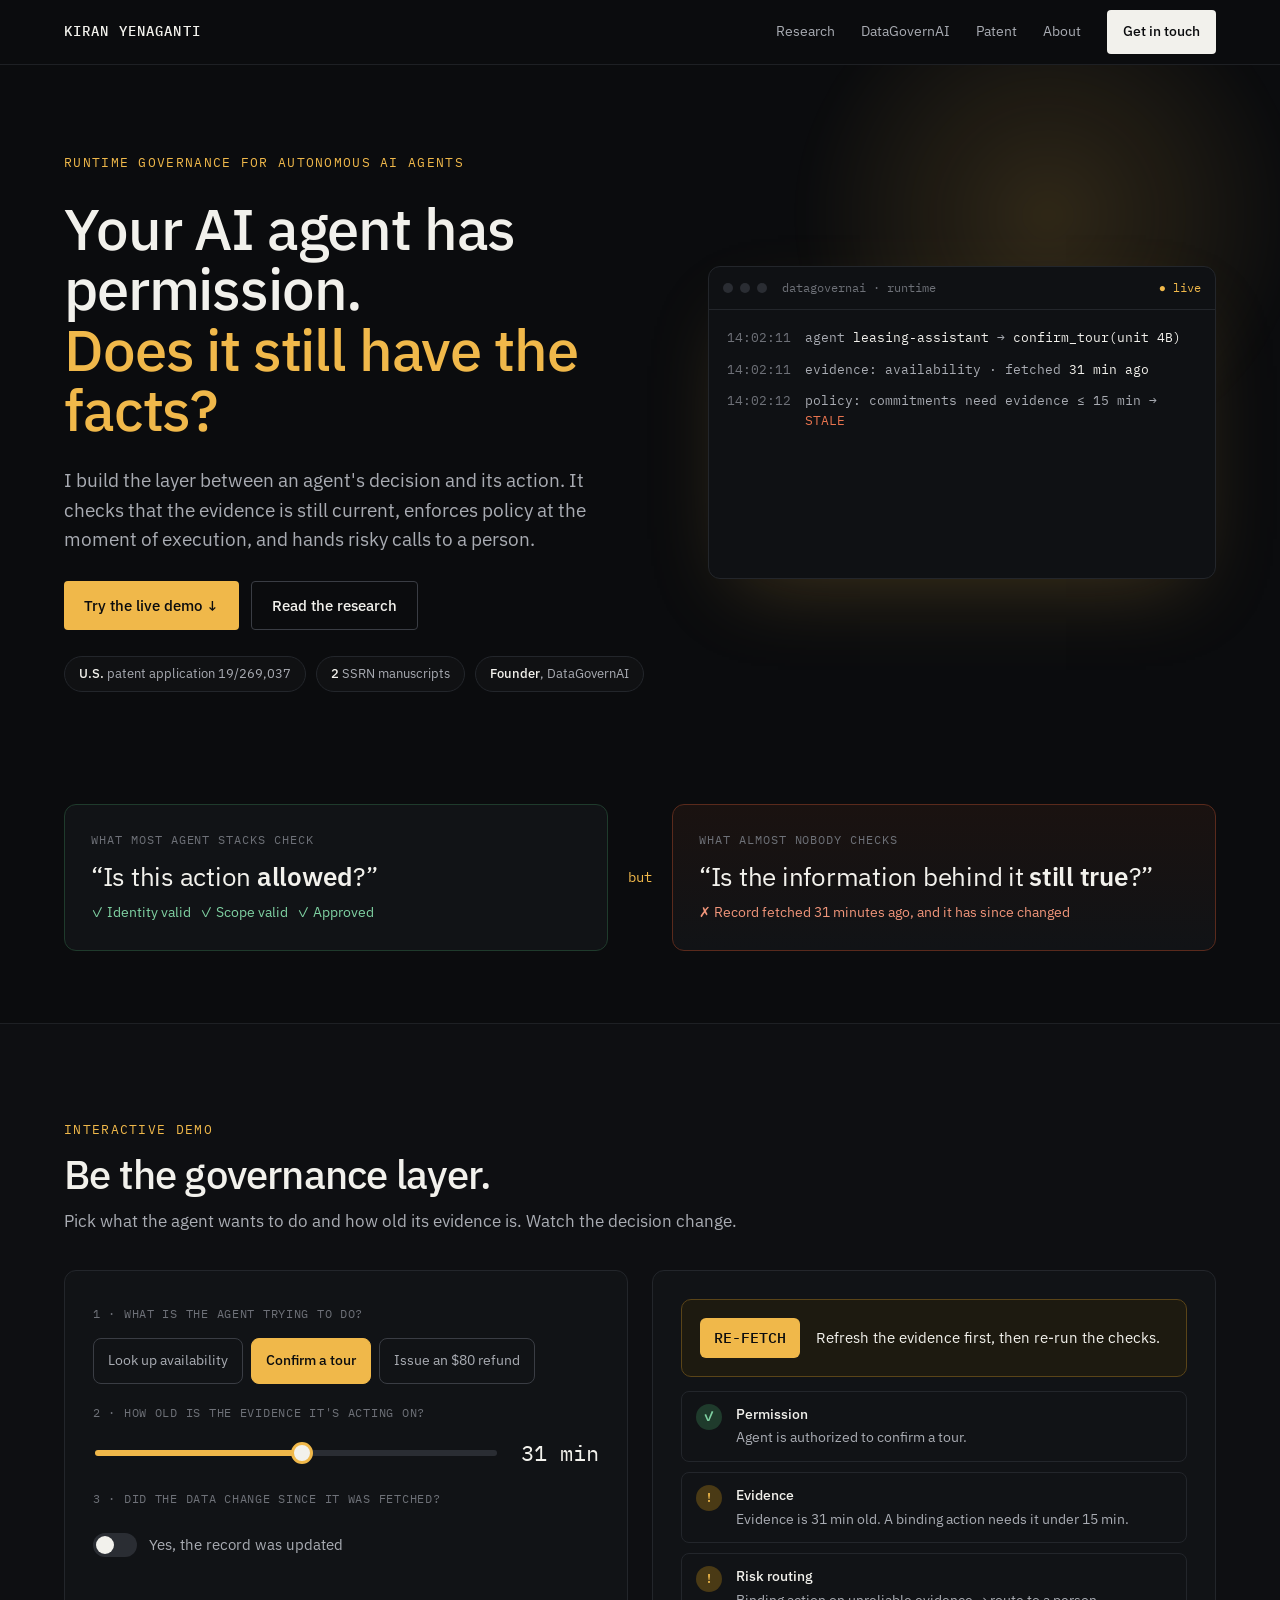
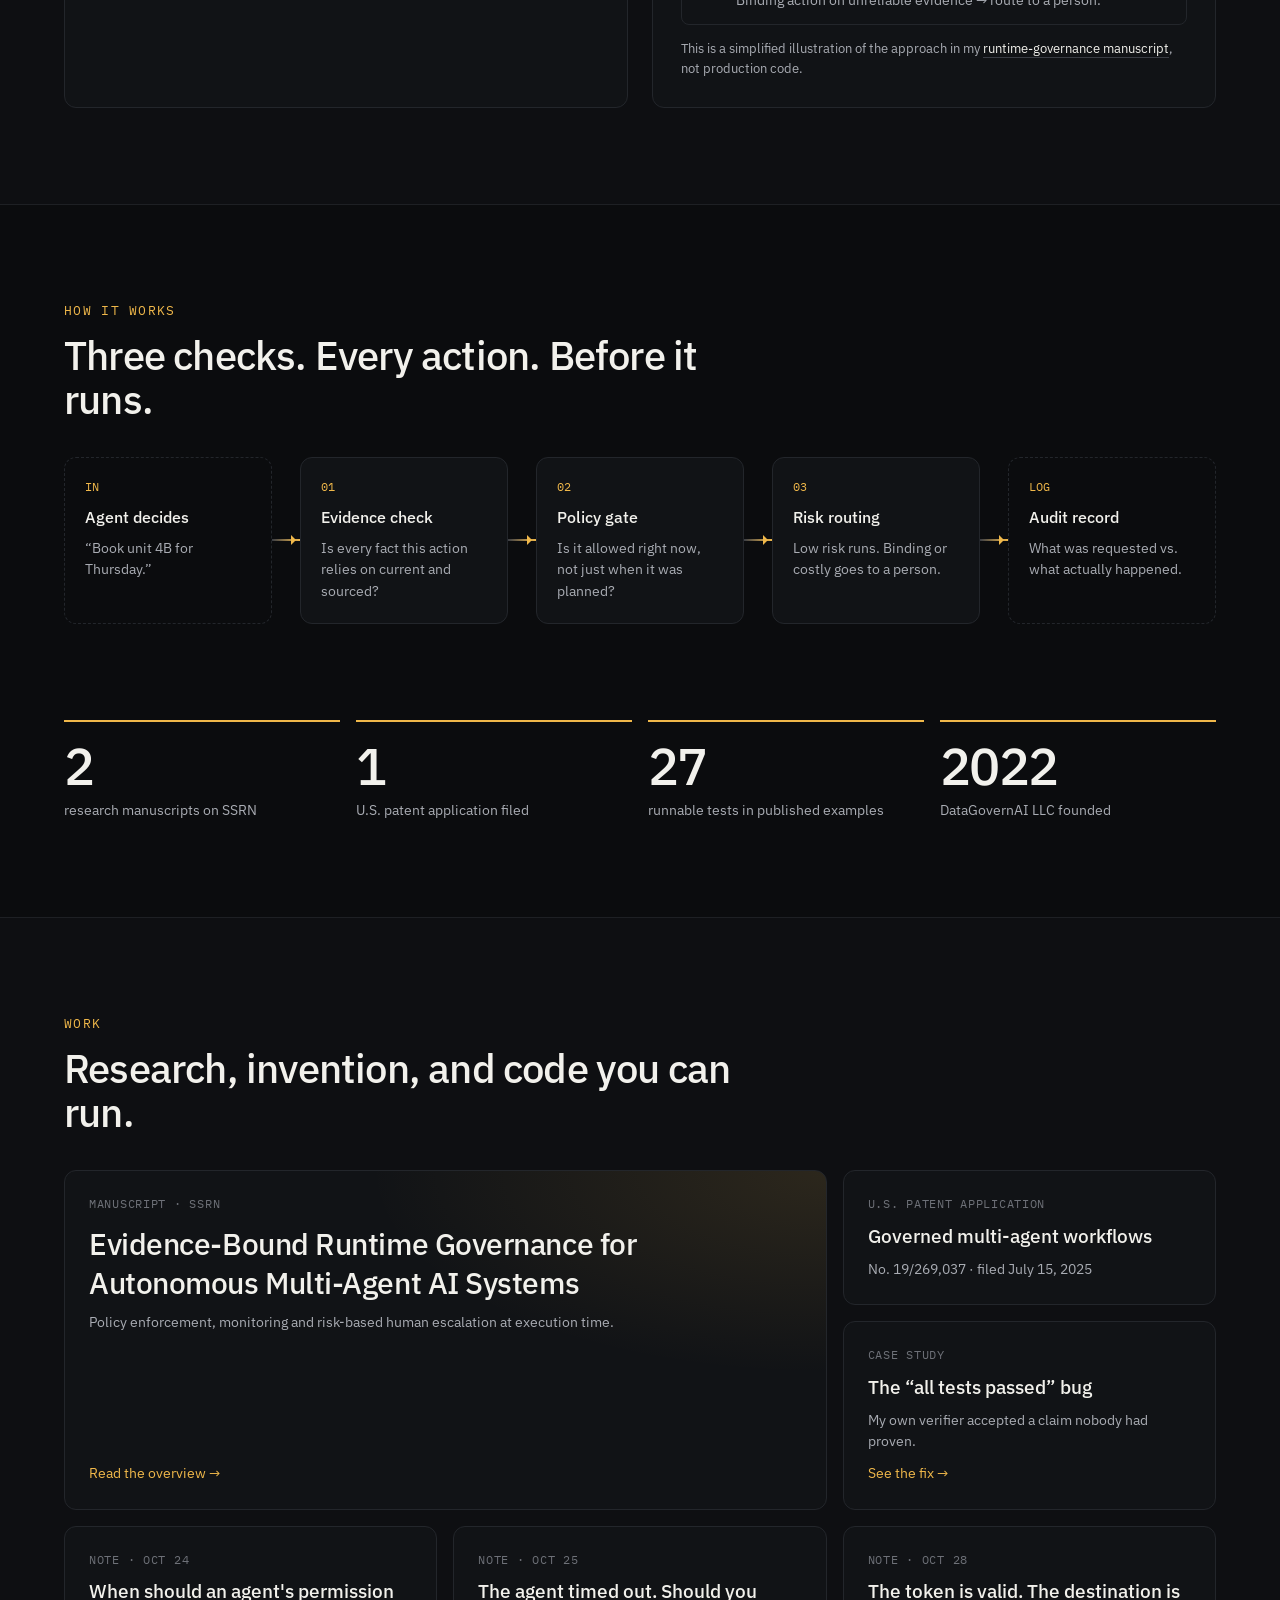
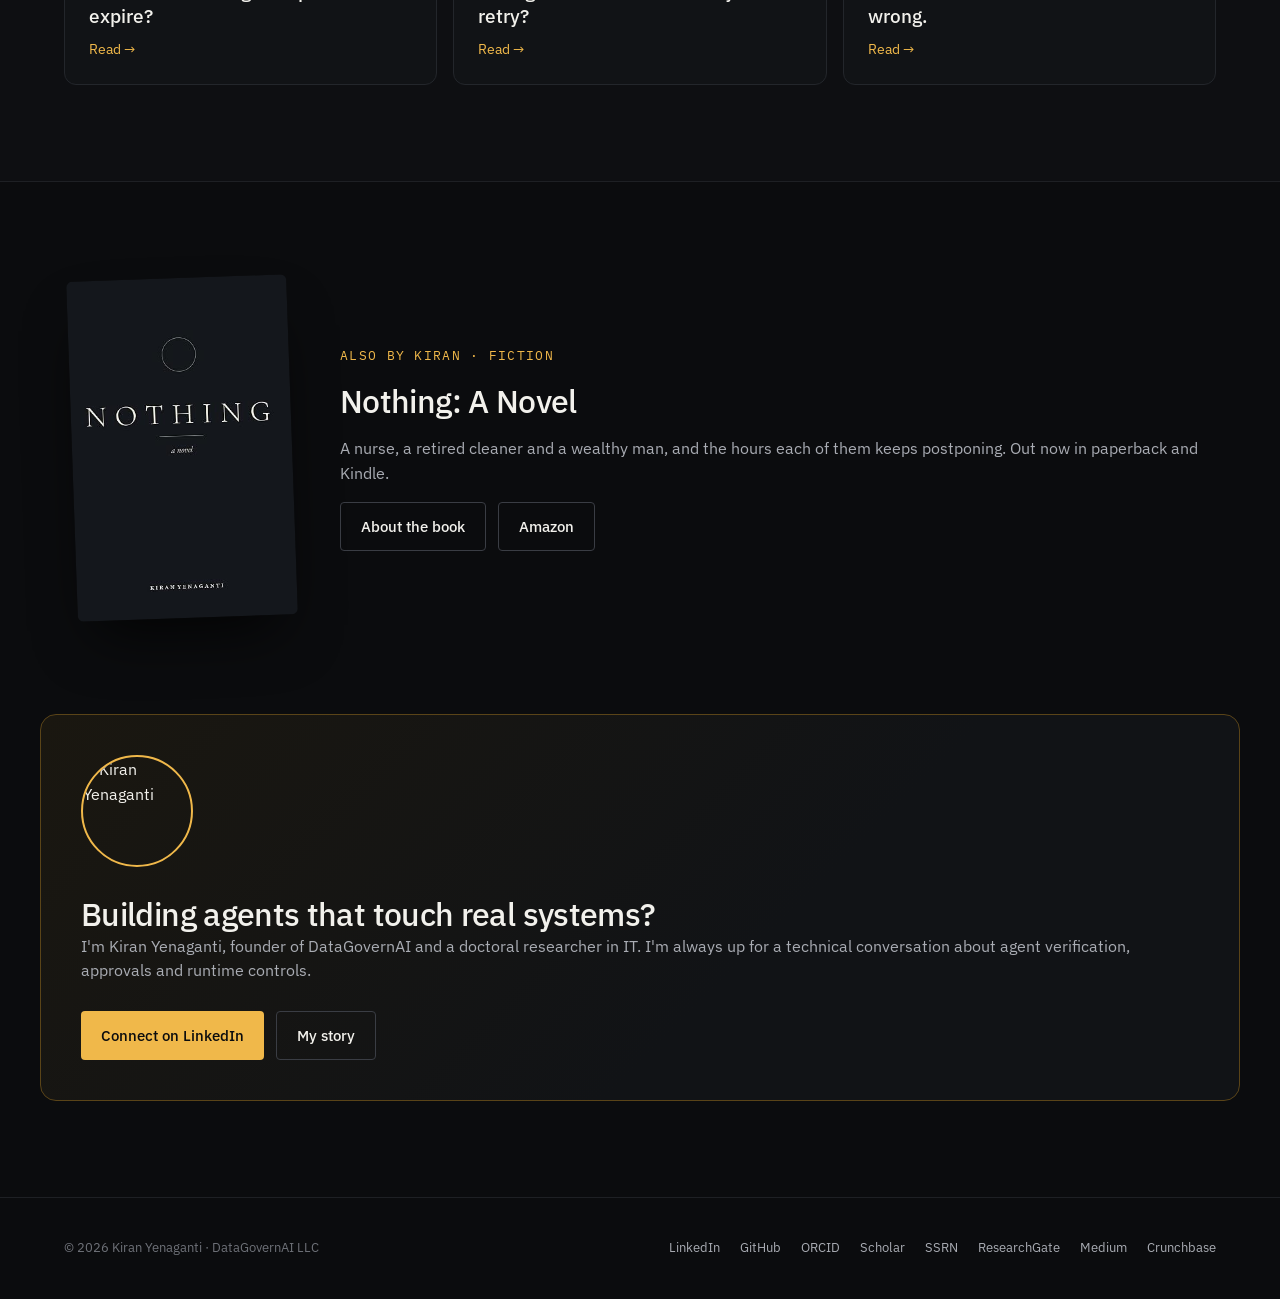
==== index.html @ 4350025f "Add portrait to homepage" ====
<!doctype html>
<html lang="en">
<head>
<meta charset="utf-8">
<meta name="viewport" content="width=device-width, initial-scale=1">
<title>Kiran Yenaganti — Runtime governance for autonomous AI agents</title>
<meta name="description" content="Kiran Yenaganti builds runtime governance for AI agents: evidence checks, policy enforcement and human escalation at execution time. Try the live demo.">
<meta name="author" content="Kiran Yenaganti">
<link rel="canonical" href="https://www.kiranyenaganti.com/">
<meta property="og:type" content="website">
<meta property="og:title" content="Kiran Yenaganti — Runtime governance for autonomous AI agents">
<meta property="og:description" content="Kiran Yenaganti researches and builds runtime governance for AI agents: evidence checks, policy enforcement and human escalation at execution time. Founder of DataGovernAI LLC.">
<meta property="og:url" content="https://www.kiranyenaganti.com/">
<meta property="og:image" content="https://www.kiranyenaganti.com/kiran-portrait.jpeg">
<meta name="twitter:card" content="summary">
<meta name="theme-color" content="#0B0C0E">
<meta name="msvalidate.01" content="07E7765EF72F0B1B570C5CE54EDE014B">
<link rel="preconnect" href="https://fonts.googleapis.com">
<link rel="preconnect" href="https://fonts.gstatic.com" crossorigin>
<link href="https://fonts.googleapis.com/css2?family=IBM+Plex+Sans:wght@400;500;600&family=IBM+Plex+Mono:wght@400;500&display=swap" rel="stylesheet">
<link rel="stylesheet" href="/style.css">
<script type="application/ld+json">
{"@context":"https://schema.org","@graph":[
{"@type":"Person","@id":"https://www.kiranyenaganti.com/#person","name":"Kiran Yenaganti","alternateName":"Kiran Kumar Yenaganti","url":"https://www.kiranyenaganti.com/","image":"https://www.kiranyenaganti.com/kiran-portrait.jpeg","jobTitle":"Founder, DataGovernAI LLC","description":"Founder of DataGovernAI LLC and independent researcher in runtime governance for autonomous AI agents; author of Nothing: A Novel.","worksFor":{"@id":"https://www.kiranyenaganti.com/#org"},"alumniOf":[{"@type":"CollegeOrUniversity","name":"Hult International Business School"},{"@type":"CollegeOrUniversity","name":"University of the Cumberlands"}],"knowsAbout":["AI runtime governance","Multi-agent systems","AI agent verification","Human-in-the-loop escalation","Data engineering"],"sameAs":["https://www.linkedin.com/in/kiran-yenaganti/","https://github.com/kiranyenaganti9","https://orcid.org/0009-0008-6291-1316","https://scholar.google.com/citations?user=bmWAnDgAAAAJ","https://ssrn.com/author=13609628","https://www.researchgate.net/profile/Kiran-Yenaganti-2","https://medium.com/@kiranyenaganti9","https://www.crunchbase.com/person/kiran-yenaganti-6b8e","https://www.goodreads.com/author/show/73226203.Kiran_Yenaganti"]},
{"@type":"Organization","@id":"https://www.kiranyenaganti.com/#org","name":"DataGovernAI LLC","url":"https://www.datagovernai.com/","founder":{"@id":"https://www.kiranyenaganti.com/#person"},"foundingDate":"2025","sameAs":["https://www.crunchbase.com/organization/datagovernai"]},
{"@type":"Book","name":"Nothing: A Novel","author":{"@id":"https://www.kiranyenaganti.com/#person"},"isbn":"979-8165432040","bookFormat":"https://schema.org/Paperback","datePublished":"2026-10-26","url":"https://www.kiranyenaganti.com/books/nothing/","sameAs":["https://www.amazon.com/dp/B0HPKKMYDZ","https://www.goodreads.com/book/show/262609197"]},
{"@type":"WebSite","@id":"https://www.kiranyenaganti.com/#site","url":"https://www.kiranyenaganti.com/","name":"Kiran Yenaganti","publisher":{"@id":"https://www.kiranyenaganti.com/#person"}}
]}
</script>
</head>
<body>
<header class="site"><nav class="site wrap" aria-label="Primary">
<a class="brand" href="/">KIRAN YENAGANTI</a>
<div class="links">
<a href="/research/">Research</a>
<a href="/work/hominini/">DataGovernAI</a>
<a href="/#patent">Patent</a>
<a href="/about/">About</a>
<a class="cta" href="https://www.linkedin.com/in/kiran-yenaganti/">Get in touch</a>
</div></nav></header>
<main id="main">
<section class="h2o" id="top">
  <div class="glow" aria-hidden="true"></div>
  <div class="wrap h2o-grid">
    <div class="h2o-copy">
      <div class="eyebrow">Runtime governance for autonomous AI agents</div>
      <h1>Your AI agent has permission.<br><span class="acc">Does it still have the facts?</span></h1>
      <p class="lead">I build the layer between an agent's decision and its action. It checks that the evidence is still current, enforces policy at the moment of execution, and hands risky calls to a person.</p>
      <div class="cta-row">
        <a class="btn btn-acc" href="#demo">Try the live demo ↓</a>
        <a class="btn btn-ghost" href="/research/">Read the research</a>
      </div>
      <div class="chips">
        <span class="chip"><b>U.S.</b> patent application 19/269,037</span>
        <span class="chip"><b>2</b> SSRN manuscripts</span>
        <span class="chip"><b>Founder</b>, DataGovernAI</span>
      </div>
    </div>
    <div class="term" aria-label="Animated example of an AI agent action being held for stale evidence">
      <div class="term-bar"><i></i><i></i><i></i><span>datagovernai · runtime</span><em class="live">● live</em></div>
      <div class="term-body" id="term"></div>
    </div>
  </div>
</section>

<section class="split-vs">
  <div class="wrap vs-grid reveal">
    <div class="vs-card ok">
      <div class="vs-k">What most agent stacks check</div>
      <div class="vs-q">“Is this action <b>allowed</b>?”</div>
      <div class="vs-a">✓ Identity valid &nbsp; ✓ Scope valid &nbsp; ✓ Approved</div>
    </div>
    <div class="vs-mid">but</div>
    <div class="vs-card bad">
      <div class="vs-k">What almost nobody checks</div>
      <div class="vs-q">“Is the information behind it <b>still true</b>?”</div>
      <div class="vs-a">✗ Record fetched 31 minutes ago, and it has since changed</div>
    </div>
  </div>
</section>

<section id="demo" class="demo-sec">
  <div class="wrap">
    <div class="sec-head reveal">
      <div class="eyebrow">Interactive demo</div>
      <h2 class="h2">Be the governance layer.</h2>
      <p class="mute sec-sub">Pick what the agent wants to do and how old its evidence is. Watch the decision change.</p>
    </div>
    <div class="demo reveal">
      <div class="demo-ctrl">
        <div class="ctrl-label">1 · What is the agent trying to do?</div>
        <div class="seg" role="radiogroup" aria-label="Agent action">
          <button type="button" class="seg-b" data-a="read" role="radio">Look up availability</button>
          <button type="button" class="seg-b on" data-a="tour" role="radio">Confirm a tour</button>
          <button type="button" class="seg-b" data-a="refund" role="radio">Issue an $80 refund</button>
        </div>
        <div class="ctrl-label">2 · How old is the evidence it's acting on?</div>
        <div class="age-row">
          <input type="range" id="age" min="0" max="60" value="31" aria-label="Evidence age in minutes">
          <output id="ageOut">31 min</output>
        </div>
        <div class="ctrl-label">3 · Did the data change since it was fetched?</div>
        <label class="tog"><input type="checkbox" id="changed"><span class="tog-ui"></span><span>Yes, the record was updated</span></label>
      </div>
      <div class="demo-out">
        <div class="verdict" id="verdict"><span class="v-badge" id="vBadge">HOLD</span><span class="v-text" id="vText"></span></div>
        <ol class="checks" id="checks"></ol>
        <div class="demo-foot mute">This is a simplified illustration of the approach in my <a href="/research/runtime-governance/">runtime-governance manuscript</a>, not production code.</div>
      </div>
    </div>
  </div>
</section>

<section class="flow-sec">
  <div class="wrap">
    <div class="sec-head reveal">
      <div class="eyebrow">How it works</div>
      <h2 class="h2">Three checks. Every action. Before it runs.</h2>
    </div>
    <div class="flow reveal">
      <div class="node n0"><div class="ic">IN</div><b>Agent decides</b><span>“Book unit 4B for Thursday.”</span></div>
      <div class="arrow" aria-hidden="true"></div>
      <div class="node"><div class="num">01</div><b>Evidence check</b><span>Is every fact this action relies on current and sourced?</span></div>
      <div class="arrow" aria-hidden="true"></div>
      <div class="node"><div class="num">02</div><b>Policy gate</b><span>Is it allowed right now, not just when it was planned?</span></div>
      <div class="arrow" aria-hidden="true"></div>
      <div class="node"><div class="num">03</div><b>Risk routing</b><span>Low risk runs. Binding or costly goes to a person.</span></div>
      <div class="arrow" aria-hidden="true"></div>
      <div class="node n4"><div class="ic">LOG</div><b>Audit record</b><span>What was requested vs. what actually happened.</span></div>
    </div>
  </div>
</section>

<section class="stats-sec">
  <div class="wrap stats reveal">
    <div class="stat"><div class="sn" data-n="2">0</div><div class="sl">research manuscripts on SSRN</div></div>
    <div class="stat"><div class="sn" data-n="1">0</div><div class="sl">U.S. patent application filed</div></div>
    <div class="stat"><div class="sn" data-n="30">0</div><div class="sl">runnable tests in published examples</div></div>
    <div class="stat"><div class="sn" data-n="2025">0</div><div class="sl">DataGovernAI LLC founded</div></div>
  </div>
</section>

<section class="work-sec" id="research">
  <div class="wrap">
    <div class="sec-head reveal">
      <div class="eyebrow">Work</div>
      <h2 class="h2">Research, invention, and code you can run.</h2>
    </div>
    <div class="bento reveal">
      <a class="tile big" href="/research/runtime-governance/">
        <div class="t-k">Manuscript · SSRN</div>
        <div class="t-h">Evidence-Bound Runtime Governance for Autonomous Multi-Agent AI Systems</div>
        <div class="t-p">Policy enforcement, monitoring and risk-based human escalation at execution time.</div>
        <div class="t-go">Read the overview →</div>
      </a>
      <div class="tile" id="patent">
        <div class="t-k">U.S. patent application</div>
        <div class="t-h">Governed multi-agent workflows</div>
        <div class="t-p">No. 19/269,037 · filed July 15, 2025</div>
      </div>
      <a class="tile" href="/work/hominini/">
        <div class="t-k">Case study</div>
        <div class="t-h">The “all tests passed” bug</div>
        <div class="t-p">My own verifier accepted a claim nobody had proven.</div>
        <div class="t-go">See the fix →</div>
      </a>
      <a class="tile" href="/insights/when-agent-permission-should-expire/">
        <div class="t-k">Note · Oct 24</div>
        <div class="t-h">When should an agent's permission expire?</div>
        <div class="t-go">Read →</div>
      </a>
      <a class="tile" href="/insights/agent-timeout-retry/">
        <div class="t-k">Note · Oct 25</div>
        <div class="t-h">The agent timed out. Should you retry?</div>
        <div class="t-go">Read →</div>
      </a>
      <a class="tile" href="/notes/mcp-audience-boundary/">
        <div class="t-k">Note · Oct 28</div>
        <div class="t-h">The token is valid. The destination is wrong.</div>
        <div class="t-go">Read →</div>
      </a>
    </div>
  </div>
</section>

<section class="book-sec">
  <div class="wrap book reveal">
    <img src="/books/nothing/cover.jpg" alt="Nothing: A Novel, by Kiran Yenaganti" width="220" height="330" loading="lazy">
    <div>
      <div class="eyebrow">Also by Kiran · fiction</div>
      <h2 class="h2s">Nothing: A Novel</h2>
      <p class="mute">A nurse, a retired cleaner and a wealthy man, and the hours each of them keeps postponing. Out now in paperback and Kindle.</p>
      <div class="cta-row"><a class="btn btn-ghost" href="/books/nothing/">About the book</a><a class="btn btn-ghost" href="https://www.amazon.com/dp/B0HPKKMYDZ">Amazon</a></div>
    </div>
  </div>
</section>

<section class="cta-sec" id="about">
  <div class="wrap cta-box reveal">
    <img class="cta-photo" src="/kiran-portrait.jpeg" alt="Kiran Yenaganti" width="112" height="112" loading="lazy">
    <div>
      <h2 class="h2s">Building agents that touch real systems?</h2>
      <p class="mute">I'm Kiran Yenaganti, founder of DataGovernAI and a doctoral researcher in IT. I'm always up for a technical conversation about agent verification, approvals and runtime controls.</p>
    </div>
    <div class="cta-row">
      <a class="btn btn-acc" href="https://www.linkedin.com/in/kiran-yenaganti/">Connect on LinkedIn</a>
      <a class="btn btn-ghost" href="/about/">My story</a>
    </div>
  </div>
</section>

<script>
(function(){
  // typing terminal
  var L=[["t","14:02:11"],["agent <b>leasing-assistant</b> → <b>confirm_tour(unit 4B)</b>"],["evidence: availability · fetched <b>31 min ago</b>"],["policy: commitments need evidence ≤ 15 min → <span class='w'>STALE</span>"],["risk: binding commitment · tier <b>high</b>"],["HOLD"],["audit record <b>#a91f</b> written"]];
  var T=document.getElementById('term'), times=["14:02:11","14:02:11","14:02:12","14:02:12","14:02:13"];
  function run(){T.innerHTML="";var i=1,k=0;(function next(){if(i>=L.length){setTimeout(run,6000);return;}
    var d=document.createElement('div');
    if(L[i][0]==="HOLD"){d.className="hold";d.innerHTML="<b>ACTION HELD · ESCALATED TO HUMAN</b><span>Re-fetch availability, then approve or reject.</span>";}
    else{d.className="ln";d.innerHTML="<span class='t'>"+times[k]+"</span><span class='m'>"+L[i][0]+"</span>";k++;}
    T.appendChild(d);requestAnimationFrame(function(){d.classList.add('in')});i++;setTimeout(next,i===6?1100:700);})();}
  run();

  // demo
  var A={read:{n:"look up availability",risk:"low",max:60},tour:{n:"confirm a tour",risk:"binding",max:15},refund:{n:"issue an $80 refund",risk:"financial",max:5}};
  var act="tour",age=document.getElementById('age'),out=document.getElementById('ageOut'),ch=document.getElementById('changed');
  var V=document.getElementById('verdict'),VB=document.getElementById('vBadge'),VT=document.getElementById('vText'),C=document.getElementById('checks');
  document.querySelectorAll('.seg-b').forEach(function(b){b.setAttribute('aria-checked',b.classList.contains('on'));b.onclick=function(){document.querySelectorAll('.seg-b').forEach(function(x){x.classList.remove('on');x.setAttribute('aria-checked','false')});b.classList.add('on');b.setAttribute('aria-checked','true');act=b.dataset.a;upd();}});
  function row(ok,label,detail){return "<li class='"+ok+"'><span class='ck'>"+(ok==="pass"?"✓":ok==="warn"?"!":"✗")+"</span><div><b>"+label+"</b><span>"+detail+"</span></div></li>";}
  function upd(){var a=A[act],m=+age.value,c=ch.checked;out.textContent=m+" min";
    var fresh=m<=a.max, html="", v, t;
    html+=row("pass","Permission","Agent is authorized to "+a.n+".");
    html+=row(c?"fail":(fresh?"pass":"warn"),"Evidence",c?"The record changed after it was fetched. The approval no longer matches reality.":(fresh?"Evidence is "+m+" min old, within the "+a.max+"-min limit for a "+a.risk+" action.":"Evidence is "+m+" min old. A "+a.risk+" action needs it under "+a.max+" min."));
    var needHuman=(a.risk!=="low")&&(c||!fresh);
    html+=row(needHuman?"warn":"pass","Risk routing",a.risk==="low"?"Low-risk read. No human needed.":(needHuman?"Binding action on unreliable evidence → route to a person.":"Evidence holds. Safe to proceed automatically."));
    if(c&&a.risk!=="low"){v="ESCALATE";t="Held for a person. The data moved after the approval, so the approval no longer applies.";V.className="verdict esc";}
    else if(!fresh||c){v="RE-FETCH";t="Refresh the evidence first, then re-run the checks.";V.className="verdict ref";}
    else {v="ALLOW";t="Every check passes. The action runs and an audit record is written.";V.className="verdict ok";}
    VB.textContent=v;VT.textContent=t;C.innerHTML=html;
    age.style.setProperty('--p',(m/60*100)+'%');}
  age.oninput=upd;ch.onchange=upd;upd();

  // counters + reveal
  var io=new IntersectionObserver(function(es){es.forEach(function(e){if(!e.isIntersecting)return;e.target.classList.add('vis');
    e.target.querySelectorAll('.sn').forEach(function(s){var n=+s.dataset.n,st=n>1000?n-25:0,t0=null;function f(ts){if(!t0)t0=ts;var p=Math.min((ts-t0)/1200,1);s.textContent=Math.round(st+(n-st)*(1-Math.pow(1-p,3)));if(p<1)requestAnimationFrame(f);}requestAnimationFrame(f);});
    io.unobserve(e.target);});},{threshold:.15});
  document.querySelectorAll('.reveal').forEach(function(el){io.observe(el)});
})();
</script>

</main>
<footer class="site"><div class="wrap">
<div>© 2026 Kiran Yenaganti · DataGovernAI LLC</div>
<div class="links">
<a href="https://www.linkedin.com/in/kiran-yenaganti/">LinkedIn</a>
<a href="https://github.com/kiranyenaganti9">GitHub</a>
<a href="https://orcid.org/0009-0008-6291-1316">ORCID</a>
<a href="https://scholar.google.com/citations?user=bmWAnDgAAAAJ">Scholar</a>
<a href="https://ssrn.com/author=13609628">SSRN</a>
<a href="https://www.researchgate.net/profile/Kiran-Yenaganti-2">ResearchGate</a>
<a href="https://medium.com/@kiranyenaganti9">Medium</a>
<a href="https://www.crunchbase.com/person/kiran-yenaganti-6b8e">Crunchbase</a>
</div></div></footer>
</body>
</html>
---- style.css ----
:root{--bg:#0B0C0E;--bg2:#0E0F12;--panel:#111316;--line:#1E2024;--line2:#23262B;--line3:#3A3D44;
--fg:#F2F1EC;--mute:#A9ACB3;--dim:#6E7178;--acc:#F0B84A;--warn:#E8744F;
--sans:'IBM Plex Sans',system-ui,-apple-system,Segoe UI,sans-serif;--mono:'IBM Plex Mono',ui-monospace,SFMono-Regular,Menlo,monospace}
*{box-sizing:border-box}
html{scroll-behavior:smooth}
body{margin:0;background:var(--bg);color:var(--fg);font-family:var(--sans);-webkit-font-smoothing:antialiased;line-height:1.55}
a{color:var(--fg);text-decoration:none}a:hover{color:var(--acc)}
p{margin:0}
h1,h2,h3{margin:0;font-weight:500;letter-spacing:-.02em;line-height:1.1}
.wrap{max-width:1200px;margin:0 auto;padding:0 24px}
.narrow{max-width:760px;margin:0 auto;padding:0 24px}
.mono{font-family:var(--mono)}
.eyebrow{font-family:var(--mono);font-size:13px;letter-spacing:.1em;color:var(--acc);text-transform:uppercase}
.label{font-family:var(--mono);font-size:12px;letter-spacing:.08em;color:var(--dim);text-transform:uppercase}
.mute{color:var(--mute)}
.btn{display:inline-flex;align-items:center;min-height:46px;padding:12px 20px;border-radius:4px;font-size:15px;font-weight:500;white-space:nowrap}
.btn-acc{background:var(--acc);color:var(--bg)}.btn-acc:hover{background:#F6C96B;color:var(--bg)}
.btn-light{background:var(--fg);color:var(--bg)}.btn-light:hover{background:#fff;color:var(--bg)}
.btn-ghost{border:1px solid var(--line3);color:var(--fg)}.btn-ghost:hover{border-color:var(--acc)}
.row{display:flex;flex-wrap:wrap;gap:24px}
.stack{display:flex;flex-direction:column;gap:16px}
.card{background:var(--panel);border:1px solid var(--line2);border-radius:8px;padding:28px;display:flex;flex-direction:column;gap:14px;min-width:0}
.card h3{font-size:22px}
.card p{font-size:15px;color:var(--mute)}
.card.link:hover{border-color:var(--line3)}
header.site{border-bottom:1px solid var(--line)}
nav.site{height:64px;display:flex;align-items:center;justify-content:space-between;gap:24px;flex-wrap:wrap}
nav.site .brand{font-family:var(--mono);font-size:14px;font-weight:500;letter-spacing:.08em}
nav.site .links{display:flex;align-items:center;gap:26px;flex-wrap:wrap}
nav.site .links a{font-size:14px;color:var(--mute)}nav.site .links a:hover{color:var(--acc)}
nav.site .links a.cta{color:var(--bg);background:var(--fg);padding:10px 16px;border-radius:4px;font-weight:500;min-height:44px;display:inline-flex;align-items:center}
nav.site .links a.cta:hover{background:#fff}
section{padding:96px 0}
section.alt{background:var(--bg2);border-top:1px solid var(--line);border-bottom:1px solid var(--line)}
section.tight{padding:72px 0}
.hero{padding:96px 0 80px}
.hero .wrap{display:flex;flex-wrap:wrap;gap:64px;align-items:center}
.hero h1{font-size:56px;line-height:1.05}
.hero .lead{font-size:19px;color:var(--mute);max-width:540px}
.hero .copy{flex:1 1 480px;min-width:0;display:flex;flex-direction:column;gap:28px}
.hero .proofs{display:flex;gap:32px;flex-wrap:wrap;padding-top:12px;border-top:1px solid var(--line)}
.hero .proofs div{display:flex;flex-direction:column;gap:4px;font-size:15px;font-weight:500}
.trace{flex:1 1 420px;min-width:0;max-width:560px}
.trace .box{background:var(--panel);border:1px solid var(--line2);border-radius:8px;overflow:hidden}
.trace .bar{display:flex;justify-content:space-between;padding:12px 16px;border-bottom:1px solid var(--line2);font-family:var(--mono);font-size:12px;color:var(--dim)}
.trace .body{padding:20px;display:flex;flex-direction:column;gap:14px;font-family:var(--mono);font-size:13px;line-height:1.5}
.trace .l{display:flex;gap:12px}.trace .t{color:var(--dim);flex:0 0 72px}.trace .m{color:var(--mute)}.trace .m b{color:var(--fg);font-weight:400}
.trace .hold{margin-top:6px;padding:14px 16px;background:#1A1710;border:1px solid #5A4418;border-radius:6px;display:flex;flex-direction:column;gap:6px}
.trace .hold b{color:var(--acc);font-weight:500}
.trace .cap{font-size:13px;color:var(--dim);margin-top:12px}
.h2{font-size:40px}
.h2s{font-size:32px;line-height:1.2}
.split{display:flex;flex-wrap:wrap;gap:48px}
.split>.a{flex:1 1 320px;min-width:0}.split>.b{flex:2 1 480px;min-width:0;display:flex;flex-direction:column;gap:16px;font-size:17px;color:var(--mute)}
.quote{font-size:30px;line-height:1.3;font-weight:500;letter-spacing:-.015em;max-width:900px;margin:0}
footer.site{border-top:1px solid var(--line)}
footer.site .wrap{padding-top:40px;padding-bottom:40px;display:flex;flex-wrap:wrap;gap:24px;justify-content:space-between;align-items:center;font-size:13px;color:var(--dim)}
footer.site .links{display:flex;gap:20px;flex-wrap:wrap}footer.site .links a{color:var(--mute)}footer.site .links a:hover{color:var(--acc)}
/* article pages */
.art{padding:80px 0 96px}
.art .head{display:flex;flex-direction:column;gap:18px;margin-bottom:48px;padding-bottom:40px;border-bottom:1px solid var(--line)}
.art h1{font-size:44px;line-height:1.1}
.art .sub{font-size:19px;color:var(--mute)}
.art .meta{font-family:var(--mono);font-size:13px;color:var(--dim)}
.prose{display:flex;flex-direction:column;gap:20px;font-size:17px;color:var(--mute)}
.prose h2{font-size:26px;color:var(--fg);margin-top:28px;line-height:1.25}
.prose h3{font-size:19px;color:var(--fg);margin-top:12px}
.prose strong{color:var(--fg);font-weight:500}
.prose a{color:var(--fg);border-bottom:1px solid var(--line3)}.prose a:hover{color:var(--acc);border-color:var(--acc)}
.prose ul,.prose ol{margin:0;padding-left:22px;display:flex;flex-direction:column;gap:10px}
.prose code{font-family:var(--mono);font-size:.92em;background:var(--panel);border:1px solid var(--line2);padding:1px 6px;border-radius:4px;color:var(--fg)}
.prose blockquote{margin:0;padding:18px 22px;border-left:2px solid var(--acc);background:var(--panel);border-radius:0 6px 6px 0;color:var(--fg)}
.status{font-size:14px;color:var(--mute);padding:16px 20px;border:1px solid var(--line2);border-radius:6px;background:var(--panel)}
.status b{color:var(--fg);font-weight:500}
.steps{display:flex;flex-direction:column;gap:0;border:1px solid var(--line2);border-radius:8px;overflow:hidden}
.steps .s{display:flex;gap:20px;padding:22px 24px;border-top:1px solid var(--line2);background:var(--panel)}
.steps .s:first-child{border-top:0}
.steps .n{font-family:var(--mono);font-size:13px;color:var(--dim);flex:0 0 28px;padding-top:3px}
.steps .s div:last-child{display:flex;flex-direction:column;gap:6px}
.steps h3{font-size:18px;color:var(--fg)}.steps p{font-size:15px}
table{width:100%;border-collapse:collapse;font-size:15px}
th{text-align:left;font-family:var(--mono);font-size:12px;letter-spacing:.08em;color:var(--dim);text-transform:uppercase;font-weight:500;padding:0 0 12px}
td{padding:14px 0;border-top:1px solid var(--line2);color:var(--mute);vertical-align:top}
td:first-child{color:var(--fg)}
.tablebox{overflow-x:auto}
.cover{width:100%;max-width:320px;border-radius:6px;border:1px solid var(--line2);display:block}
.grid2{display:grid;grid-template-columns:repeat(2,minmax(0,1fr));gap:16px;font-size:14px}
.grid2 div{display:flex;flex-direction:column;gap:4px}
@media (max-width:720px){.hero h1{font-size:40px}.h2{font-size:32px}.art h1{font-size:34px}.quote{font-size:24px}section{padding:72px 0}.card{padding:22px}}

/* ---------- homepage v2 ---------- */
.h2o{position:relative;overflow:hidden;padding:88px 0 72px}
.glow{position:absolute;inset:-30% -10% auto auto;width:720px;height:720px;background:radial-gradient(closest-side,rgba(240,184,74,.16),transparent 70%);filter:blur(10px);pointer-events:none;animation:drift 14s ease-in-out infinite alternate}
@keyframes drift{to{transform:translate(-120px,80px)}}
.h2o-grid{display:flex;flex-wrap:wrap;gap:56px;align-items:center;position:relative}
.h2o-copy{flex:1 1 500px;min-width:0;display:flex;flex-direction:column;gap:26px}
.h2o h1{font-size:58px;line-height:1.04}
.acc{color:var(--acc)}
.lead{font-size:19px;color:var(--mute);max-width:560px}
.cta-row{display:flex;gap:12px;flex-wrap:wrap}
.chips{display:flex;gap:10px;flex-wrap:wrap}
.chip{font-size:13px;color:var(--mute);border:1px solid var(--line2);border-radius:999px;padding:7px 14px;background:rgba(255,255,255,.02)}
.chip b{color:var(--fg);font-weight:500}
.term{flex:1 1 420px;min-width:0;max-width:540px;background:#0F1114;border:1px solid var(--line2);border-radius:12px;box-shadow:0 30px 80px -30px rgba(240,184,74,.25);overflow:hidden}
.term-bar{display:flex;align-items:center;gap:7px;padding:12px 14px;border-bottom:1px solid var(--line2);font-family:var(--mono);font-size:12px;color:var(--dim)}
.term-bar i{width:10px;height:10px;border-radius:50%;background:#2A2D33;display:inline-block}
.term-bar span{margin-left:8px}.term-bar .live{margin-left:auto;font-style:normal;color:var(--acc);animation:pulse 1.6s infinite}
@keyframes pulse{50%{opacity:.35}}
.term-body{padding:18px;min-height:268px;display:flex;flex-direction:column;gap:12px;font-family:var(--mono);font-size:13px;line-height:1.5}
.term-body .ln,.term-body .hold{opacity:0;transform:translateY(6px);transition:all .35s ease}
.term-body .in{opacity:1;transform:none}
.ln{display:flex;gap:12px}.ln .t{color:var(--dim);flex:0 0 66px}.ln .m{color:var(--mute)}.ln b{color:var(--fg);font-weight:400}.ln .w{color:var(--warn)}
.hold{padding:12px 14px;background:#1A1710;border:1px solid #5A4418;border-radius:8px;display:flex;flex-direction:column;gap:4px;color:var(--mute)}
.hold b{color:var(--acc);font-weight:500}
.split-vs{padding:40px 0 72px}
.vs-grid{display:flex;flex-wrap:wrap;align-items:stretch;gap:16px}
.vs-card{flex:1 1 320px;border-radius:12px;padding:26px;border:1px solid var(--line2);background:var(--panel);display:flex;flex-direction:column;gap:10px}
.vs-card.ok{border-color:#1f3b2c}.vs-card.bad{border-color:#5a2a1c;background:linear-gradient(180deg,#1a1210,#111316)}
.vs-k{font-family:var(--mono);font-size:12px;letter-spacing:.08em;text-transform:uppercase;color:var(--dim)}
.vs-q{font-size:26px;line-height:1.25;letter-spacing:-.01em}.vs-q b{font-weight:600}
.vs-card.ok .vs-a{color:#7fd1a2;font-size:14px}.vs-card.bad .vs-a{color:#f0957a;font-size:14px}
.vs-mid{align-self:center;font-family:var(--mono);color:var(--acc);font-size:14px;padding:0 4px}
.sec-head{display:flex;flex-direction:column;gap:12px;max-width:680px;margin-bottom:36px}
.sec-sub{font-size:17px}
.demo-sec{padding:96px 0;background:var(--bg2);border-top:1px solid var(--line);border-bottom:1px solid var(--line)}
.demo{display:flex;flex-wrap:wrap;gap:24px}
.demo-ctrl,.demo-out{flex:1 1 400px;min-width:0;background:var(--panel);border:1px solid var(--line2);border-radius:12px;padding:28px;display:flex;flex-direction:column;gap:14px}
.ctrl-label{font-family:var(--mono);font-size:12px;letter-spacing:.06em;color:var(--dim);text-transform:uppercase;margin-top:6px}
.seg{display:flex;flex-wrap:wrap;gap:8px}
.seg-b{font:inherit;font-size:14px;color:var(--mute);background:transparent;border:1px solid var(--line3);border-radius:8px;padding:11px 14px;cursor:pointer;min-height:44px;transition:all .15s}
.seg-b:hover{color:var(--fg)}.seg-b.on{background:var(--acc);color:var(--bg);border-color:var(--acc);font-weight:500}
.age-row{display:flex;align-items:center;gap:16px}
#age{--p:50%;flex:1;-webkit-appearance:none;appearance:none;height:6px;border-radius:6px;background:linear-gradient(90deg,var(--acc) var(--p),#2A2D33 var(--p));outline:none}
#age::-webkit-slider-thumb{-webkit-appearance:none;width:22px;height:22px;border-radius:50%;background:var(--fg);border:3px solid var(--acc);cursor:pointer}
#age::-moz-range-thumb{width:18px;height:18px;border-radius:50%;background:var(--fg);border:3px solid var(--acc);cursor:pointer}
#ageOut{font-family:var(--mono);font-size:22px;min-width:84px;text-align:right}
.tog{display:flex;align-items:center;gap:12px;cursor:pointer;font-size:15px;color:var(--mute);min-height:44px}
.tog input{position:absolute;opacity:0}
.tog-ui{width:44px;height:24px;border-radius:24px;background:#2A2D33;position:relative;transition:.2s;flex:0 0 44px}
.tog-ui:after{content:"";position:absolute;top:3px;left:3px;width:18px;height:18px;border-radius:50%;background:var(--fg);transition:.2s}
.tog input:checked+.tog-ui{background:var(--warn)}.tog input:checked+.tog-ui:after{left:23px}
.tog input:focus-visible+.tog-ui{outline:2px solid var(--acc);outline-offset:2px}
.verdict{display:flex;align-items:center;gap:16px;padding:18px;border-radius:10px;border:1px solid var(--line2);transition:all .25s}
.v-badge{font-family:var(--mono);font-weight:500;font-size:15px;padding:8px 14px;border-radius:6px;white-space:nowrap}
.v-text{font-size:15px;color:var(--fg)}
.verdict.ok{background:#0f1d16;border-color:#1f3b2c}.verdict.ok .v-badge{background:#2f8f5b;color:#fff}
.verdict.ref{background:#1d1a10;border-color:#5A4418}.verdict.ref .v-badge{background:var(--acc);color:var(--bg)}
.verdict.esc{background:#1e1311;border-color:#5a2a1c}.verdict.esc .v-badge{background:var(--warn);color:#fff}
.checks{list-style:none;margin:0;padding:0;display:flex;flex-direction:column;gap:10px}
.checks li{display:flex;gap:14px;align-items:flex-start;padding:12px 14px;border:1px solid var(--line2);border-radius:8px}
.checks .ck{flex:0 0 26px;height:26px;border-radius:50%;display:grid;place-items:center;font-size:13px;font-weight:600}
.checks .pass .ck{background:#1f3b2c;color:#7fd1a2}.checks .warn .ck{background:#4a3a15;color:var(--acc)}.checks .fail .ck{background:#5a2a1c;color:#f0957a}
.checks div{display:flex;flex-direction:column;gap:2px;font-size:14px}.checks b{font-weight:500}.checks span{color:var(--mute)}
.demo-foot{font-size:13px}.demo-foot a{border-bottom:1px solid var(--line3)}
.flow-sec{padding:96px 0}
.flow{display:flex;flex-wrap:wrap;align-items:stretch;gap:0}
.node{flex:1 1 170px;min-width:0;background:var(--panel);border:1px solid var(--line2);border-radius:12px;padding:20px;display:flex;flex-direction:column;gap:8px}
.node b{font-weight:500;font-size:16px}.node span{color:var(--mute);font-size:14px}
.node .num,.node .ic{font-family:var(--mono);font-size:12px;color:var(--acc)}
.node.n0,.node.n4{background:transparent;border-style:dashed}
.arrow{flex:0 0 28px;align-self:center;height:2px;background:linear-gradient(90deg,var(--line3),var(--acc));position:relative}
.arrow:after{content:"";position:absolute;right:-1px;top:-4px;border:5px solid transparent;border-left-color:var(--acc)}
.stats-sec{padding:0 0 96px}
.stats{display:grid;grid-template-columns:repeat(4,minmax(0,1fr));gap:16px}
.stat{border-top:2px solid var(--acc);padding-top:18px}
.sn{font-size:52px;font-weight:500;letter-spacing:-.03em;line-height:1}
.sl{color:var(--mute);font-size:14px;margin-top:8px}
.work-sec{padding:96px 0;background:var(--bg2);border-top:1px solid var(--line);border-bottom:1px solid var(--line)}
.bento{display:grid;grid-template-columns:repeat(3,minmax(0,1fr));gap:16px}
.tile{background:var(--panel);border:1px solid var(--line2);border-radius:12px;padding:24px;display:flex;flex-direction:column;gap:10px;transition:transform .2s,border-color .2s}
a.tile:hover{transform:translateY(-3px);border-color:var(--acc);color:var(--fg)}
.tile.big{grid-column:span 2;grid-row:span 2;background:radial-gradient(120% 120% at 100% 0%,rgba(240,184,74,.12),transparent 50%),var(--panel)}
.t-k{font-family:var(--mono);font-size:12px;letter-spacing:.06em;text-transform:uppercase;color:var(--dim)}
.t-h{font-size:19px;font-weight:500;line-height:1.3}.tile.big .t-h{font-size:30px;letter-spacing:-.015em}
.t-p{color:var(--mute);font-size:14px}.t-go{margin-top:auto;color:var(--acc);font-size:14px}
.book-sec{padding:96px 0}
.book{display:flex;flex-wrap:wrap;gap:48px;align-items:center}
.book img{width:220px;height:auto;border-radius:6px;box-shadow:0 30px 60px -20px rgba(0,0,0,.8);transform:rotate(-2deg);margin-left:8px;transition:transform .3s}
.book img:hover{transform:rotate(0) scale(1.03)}
.book>div{flex:1 1 360px;display:flex;flex-direction:column;gap:16px}
.cta-sec{padding:0 0 96px}
.cta-box{display:flex;flex-wrap:wrap;gap:28px;align-items:center;justify-content:space-between;padding:40px;border-radius:16px;border:1px solid #5A4418;background:linear-gradient(135deg,#1A1710,#111316 60%)}
.cta-box>div:first-child{flex:1 1 420px;display:flex;flex-direction:column;gap:12px}
.reveal{opacity:0;transform:translateY(18px);transition:opacity .7s ease,transform .7s ease}
.reveal.vis{opacity:1;transform:none}
@media (prefers-reduced-motion:reduce){.reveal{opacity:1;transform:none;transition:none}.glow,.live{animation:none}}
@media (max-width:900px){.bento{grid-template-columns:repeat(2,minmax(0,1fr))}.tile.big{grid-column:span 2;grid-row:auto}.stats{grid-template-columns:repeat(2,minmax(0,1fr))}.arrow{flex:0 0 100%;height:18px;width:2px;background:linear-gradient(180deg,var(--line3),var(--acc));margin:0 auto}.arrow:after{display:none}.node{flex:1 1 100%}}
@media (max-width:640px){.h2o h1{font-size:38px}.bento{grid-template-columns:1fr}.tile.big{grid-column:auto}.vs-mid{width:100%;text-align:center}.cta-box{padding:26px}.sn{font-size:40px}}

.cta-photo{width:112px;height:112px;border-radius:50%;object-fit:cover;border:2px solid var(--acc);flex:0 0 112px}
@media (max-width:640px){.cta-photo{width:88px;height:88px;flex-basis:88px}}
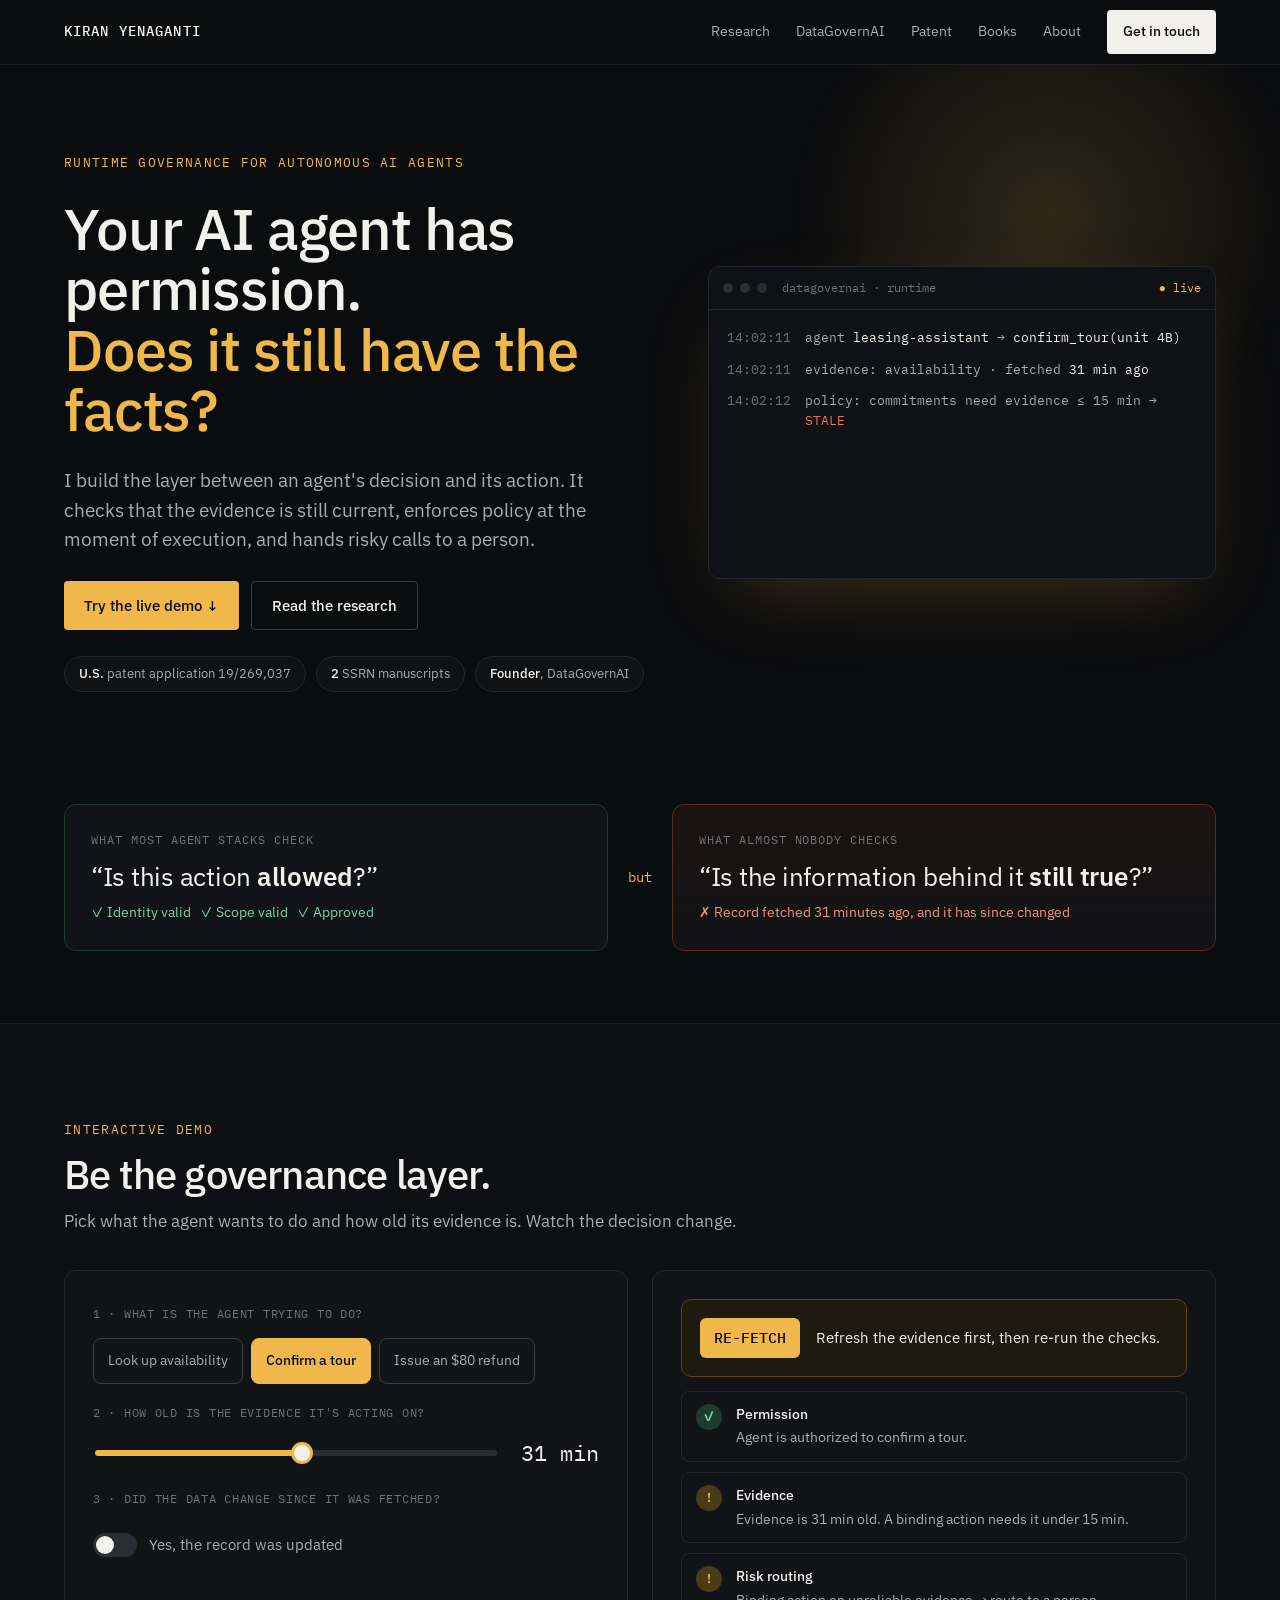
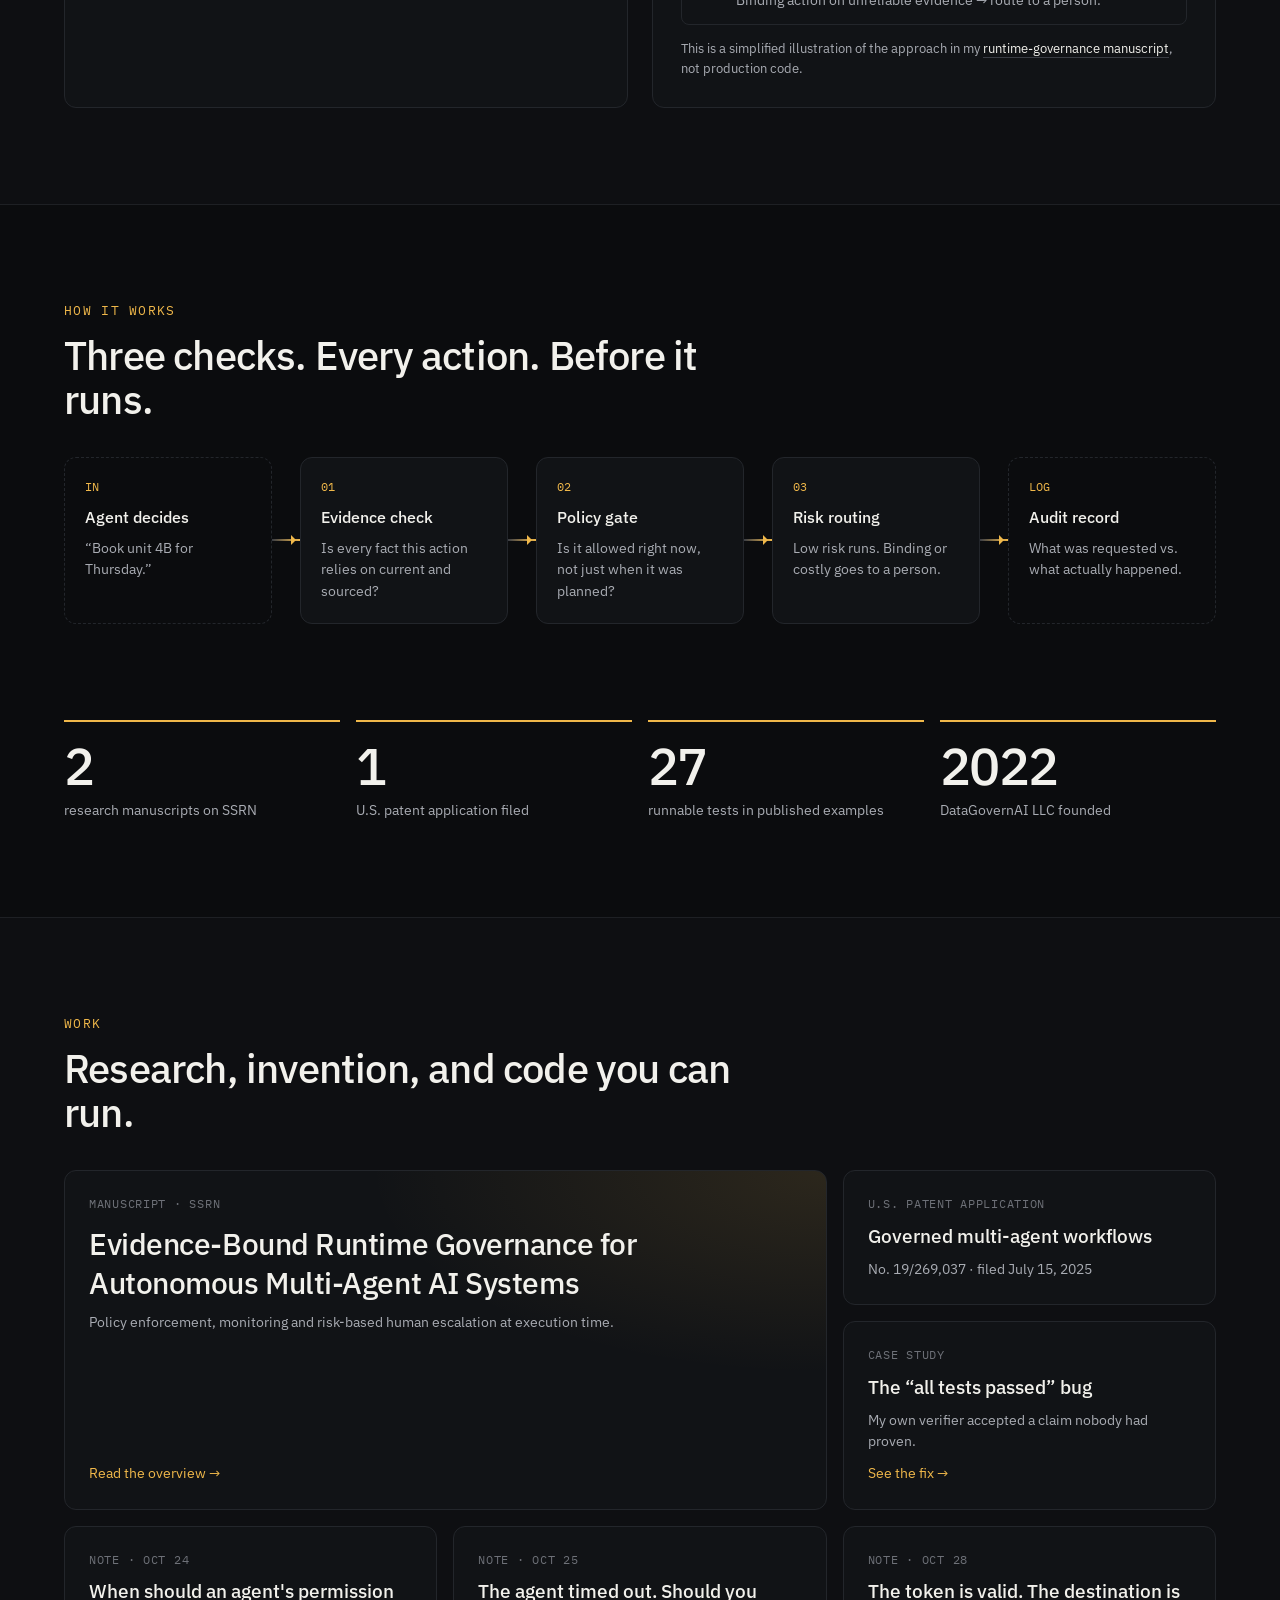
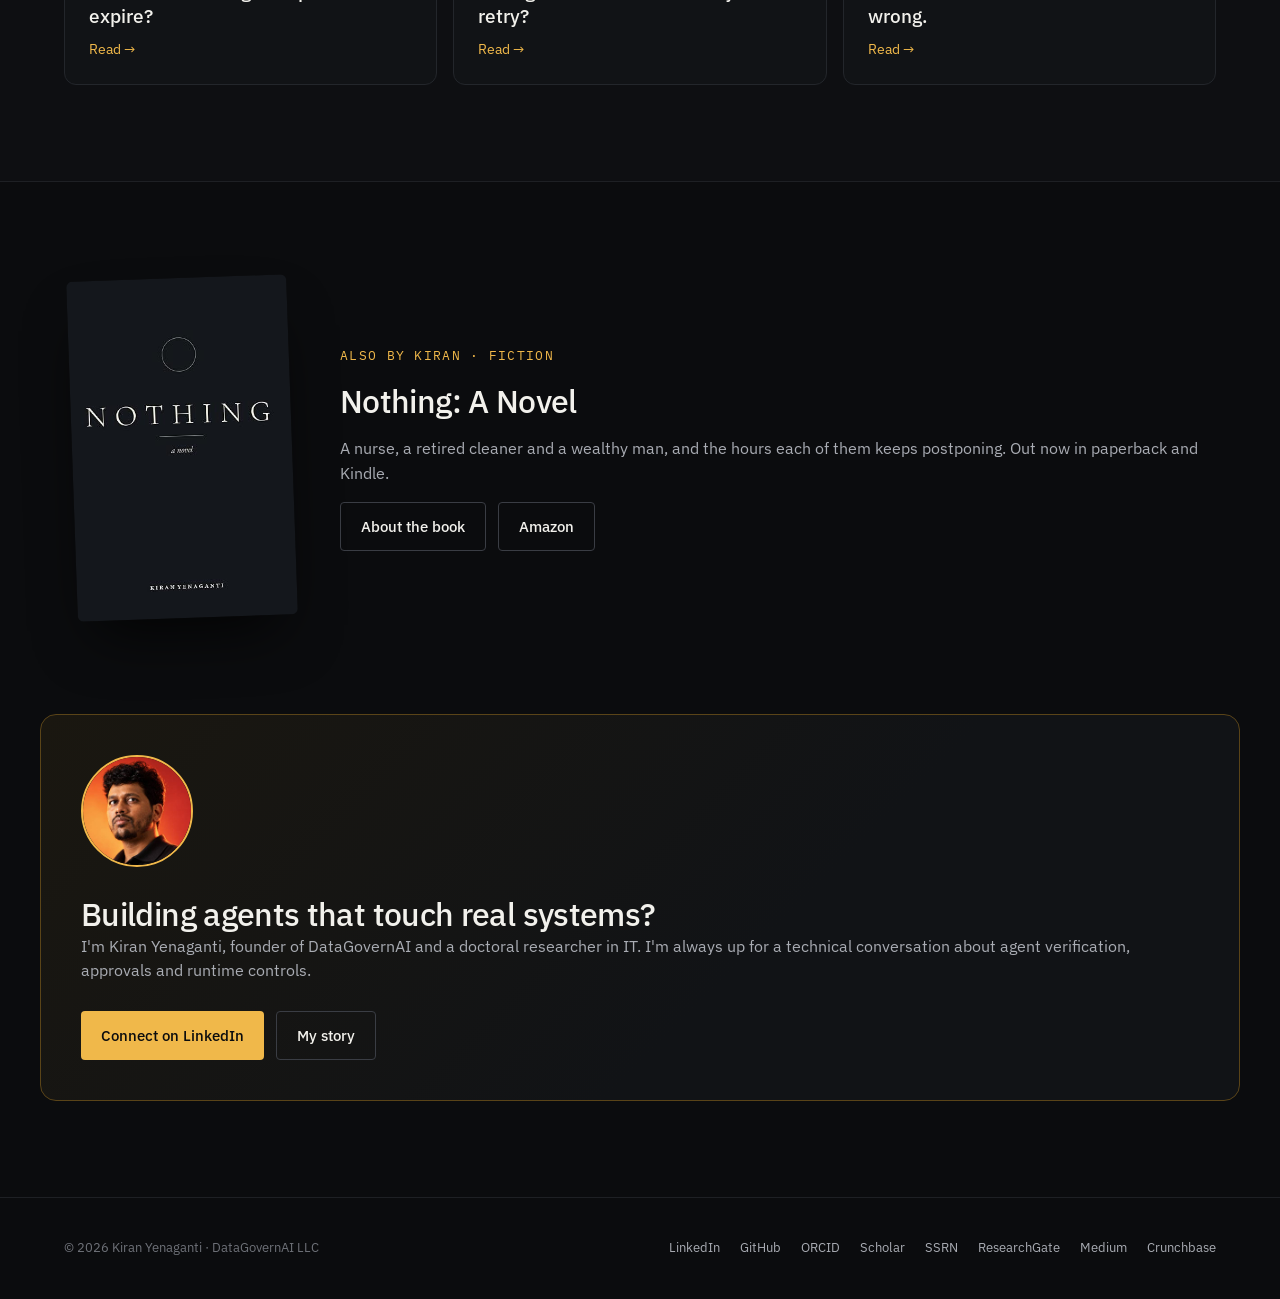
==== commit 3bce7d39: "Fix photo stretch, add Books nav" ====
--- a/index.html
+++ b/index.html
@@ -35,6 +35,7 @@
 <a href="/research/">Research</a>
 <a href="/work/hominini/">DataGovernAI</a>
 <a href="/#patent">Patent</a>
+<a href="/books/">Books</a>
 <a href="/about/">About</a>
 <a class="cta" href="https://www.linkedin.com/in/kiran-yenaganti/">Get in touch</a>
 </div></nav></header>
--- a/style.css
+++ b/style.css
@@ -189,3 +189,16 @@
 
 .cta-photo{width:112px;height:112px;border-radius:50%;object-fit:cover;border:2px solid var(--acc);flex:0 0 112px}
 @media (max-width:640px){.cta-photo{width:88px;height:88px;flex-basis:88px}}
+
+.about-photo{width:100%;max-width:280px;height:auto;aspect-ratio:4/5;object-fit:cover;object-position:center top;border-radius:10px;display:block;margin-bottom:20px}
+.author-row{display:flex;flex-wrap:wrap;gap:28px;align-items:center}
+.author-photo{width:160px;height:200px;object-fit:cover;border-radius:10px;flex:0 0 160px}
+.author-row>.stack{flex:1 1 300px}
+
+.books-grid{display:grid;grid-template-columns:repeat(auto-fit,minmax(240px,1fr));gap:28px;margin-top:36px}
+.book-card{display:flex;flex-direction:column;gap:14px;padding:22px;border:1px solid rgba(255,255,255,.12);border-radius:12px;background:rgba(255,255,255,.02);text-decoration:none;color:inherit;transition:border-color .2s,transform .2s}
+a.book-card:hover{border-color:var(--acc);transform:translateY(-2px)}
+.book-cover{width:100%;aspect-ratio:2/3;object-fit:cover;border-radius:6px;display:block}
+.book-ph{width:100%;aspect-ratio:2/3;border-radius:6px;display:flex;align-items:center;justify-content:center;text-align:center;padding:20px;border:1px dashed rgba(255,255,255,.22);font-family:inherit;letter-spacing:.08em;text-transform:uppercase;font-size:13px;opacity:.75}
+.book-tag{font-size:12px;letter-spacing:.12em;text-transform:uppercase;color:var(--acc)}
+.book-card h3{margin:0;font-size:22px}.book-card p{margin:0;opacity:.8;line-height:1.55}
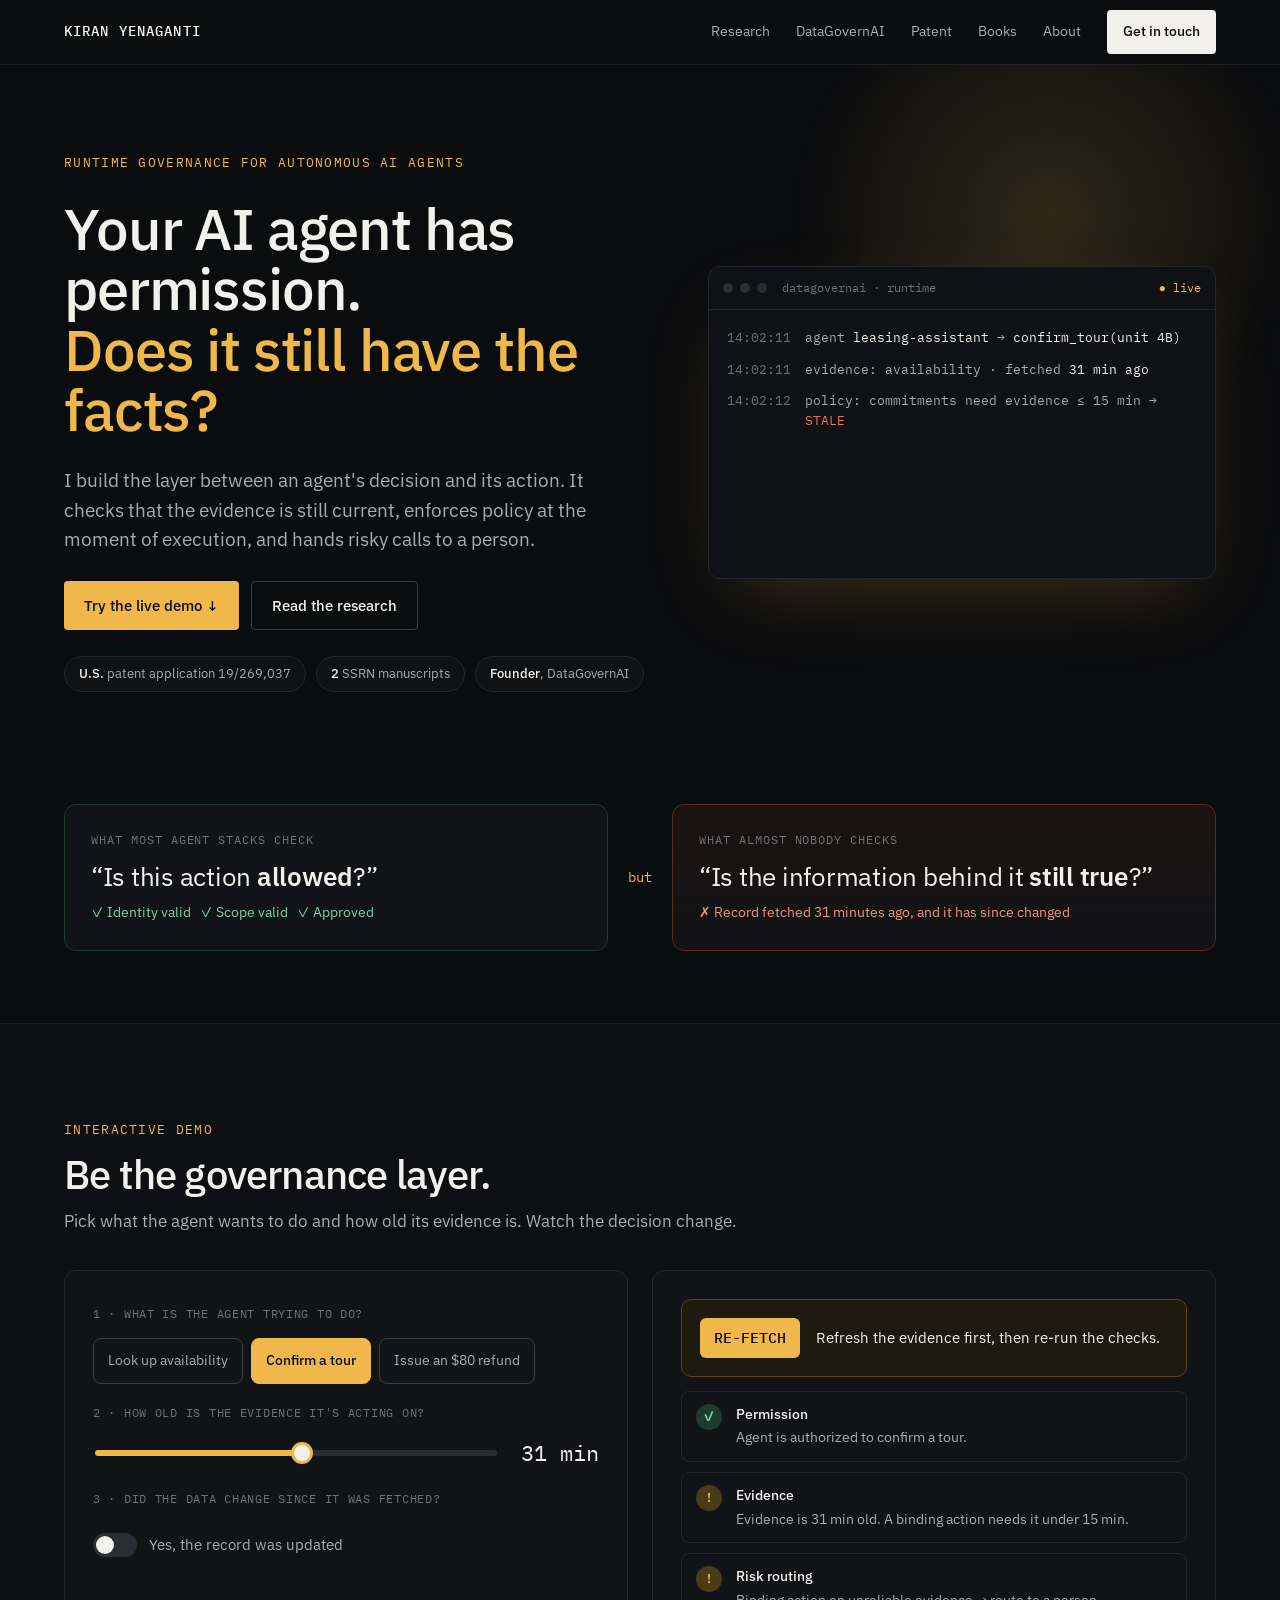
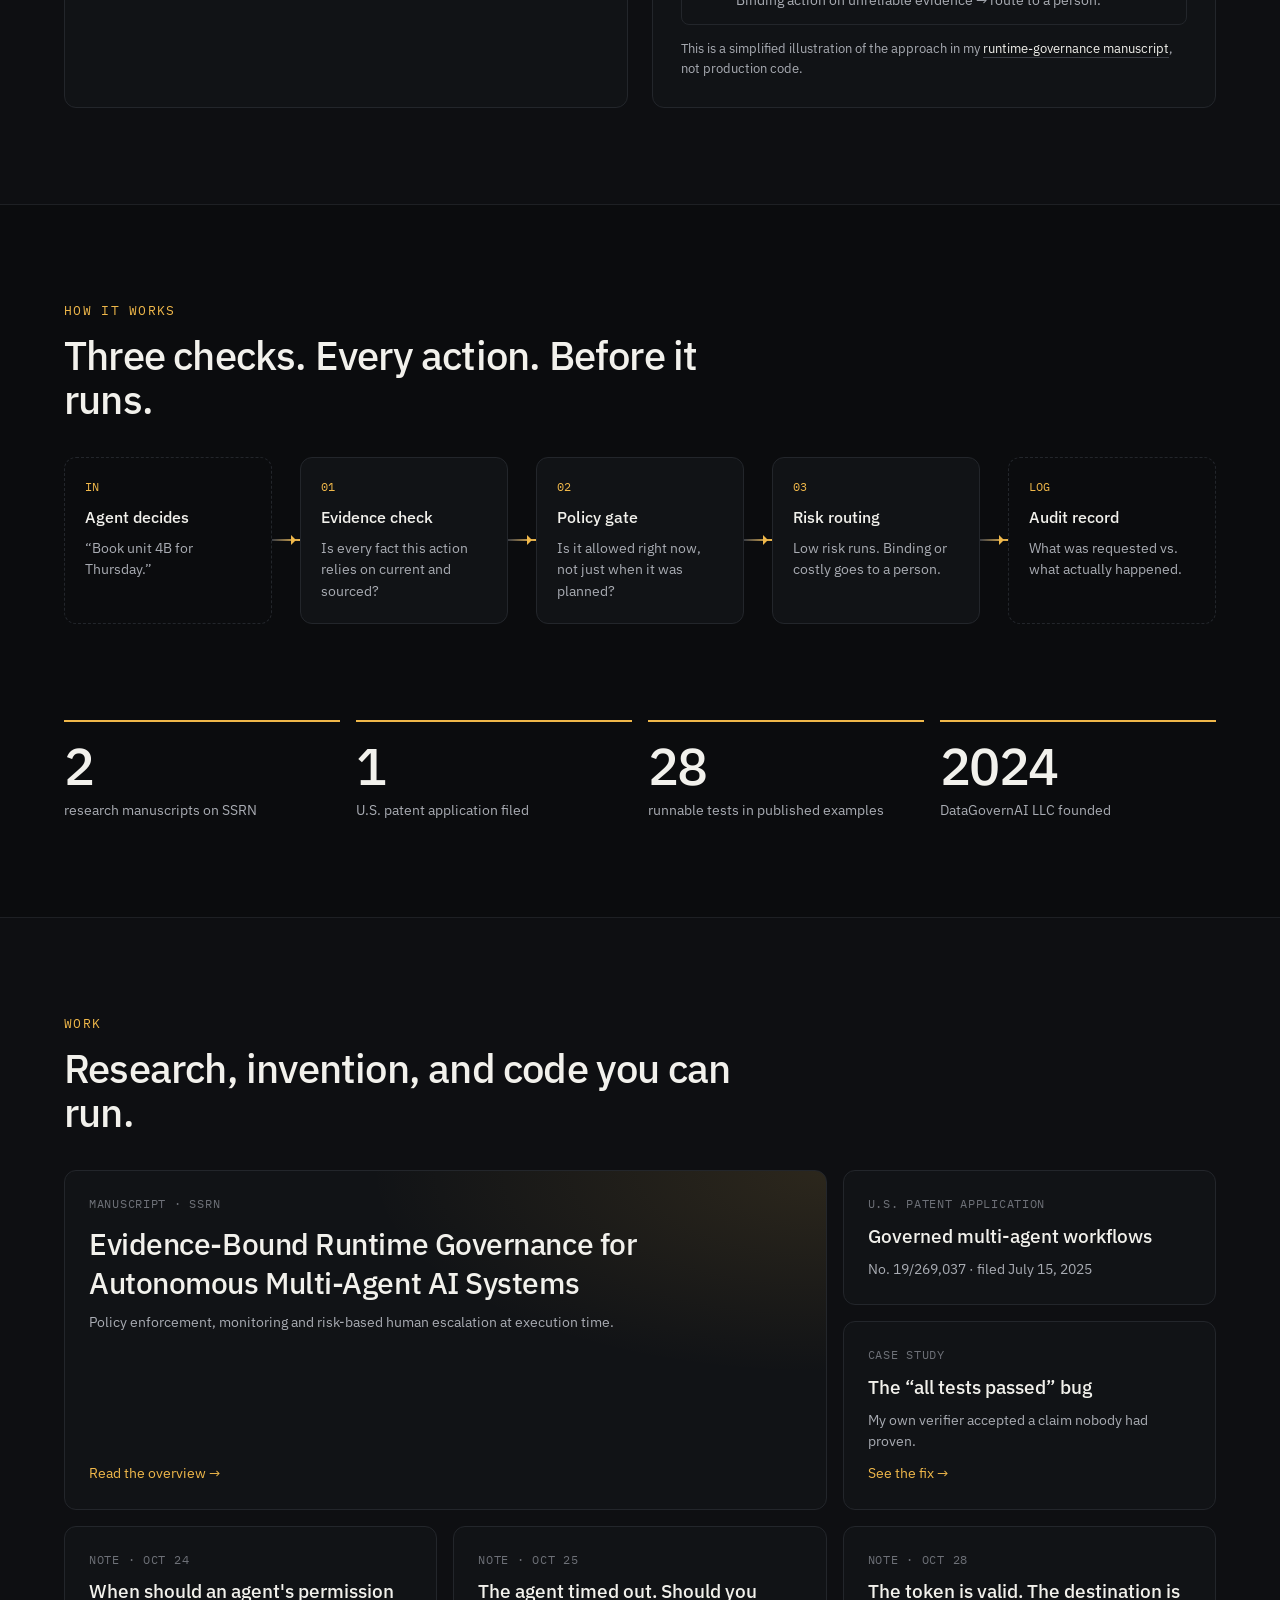
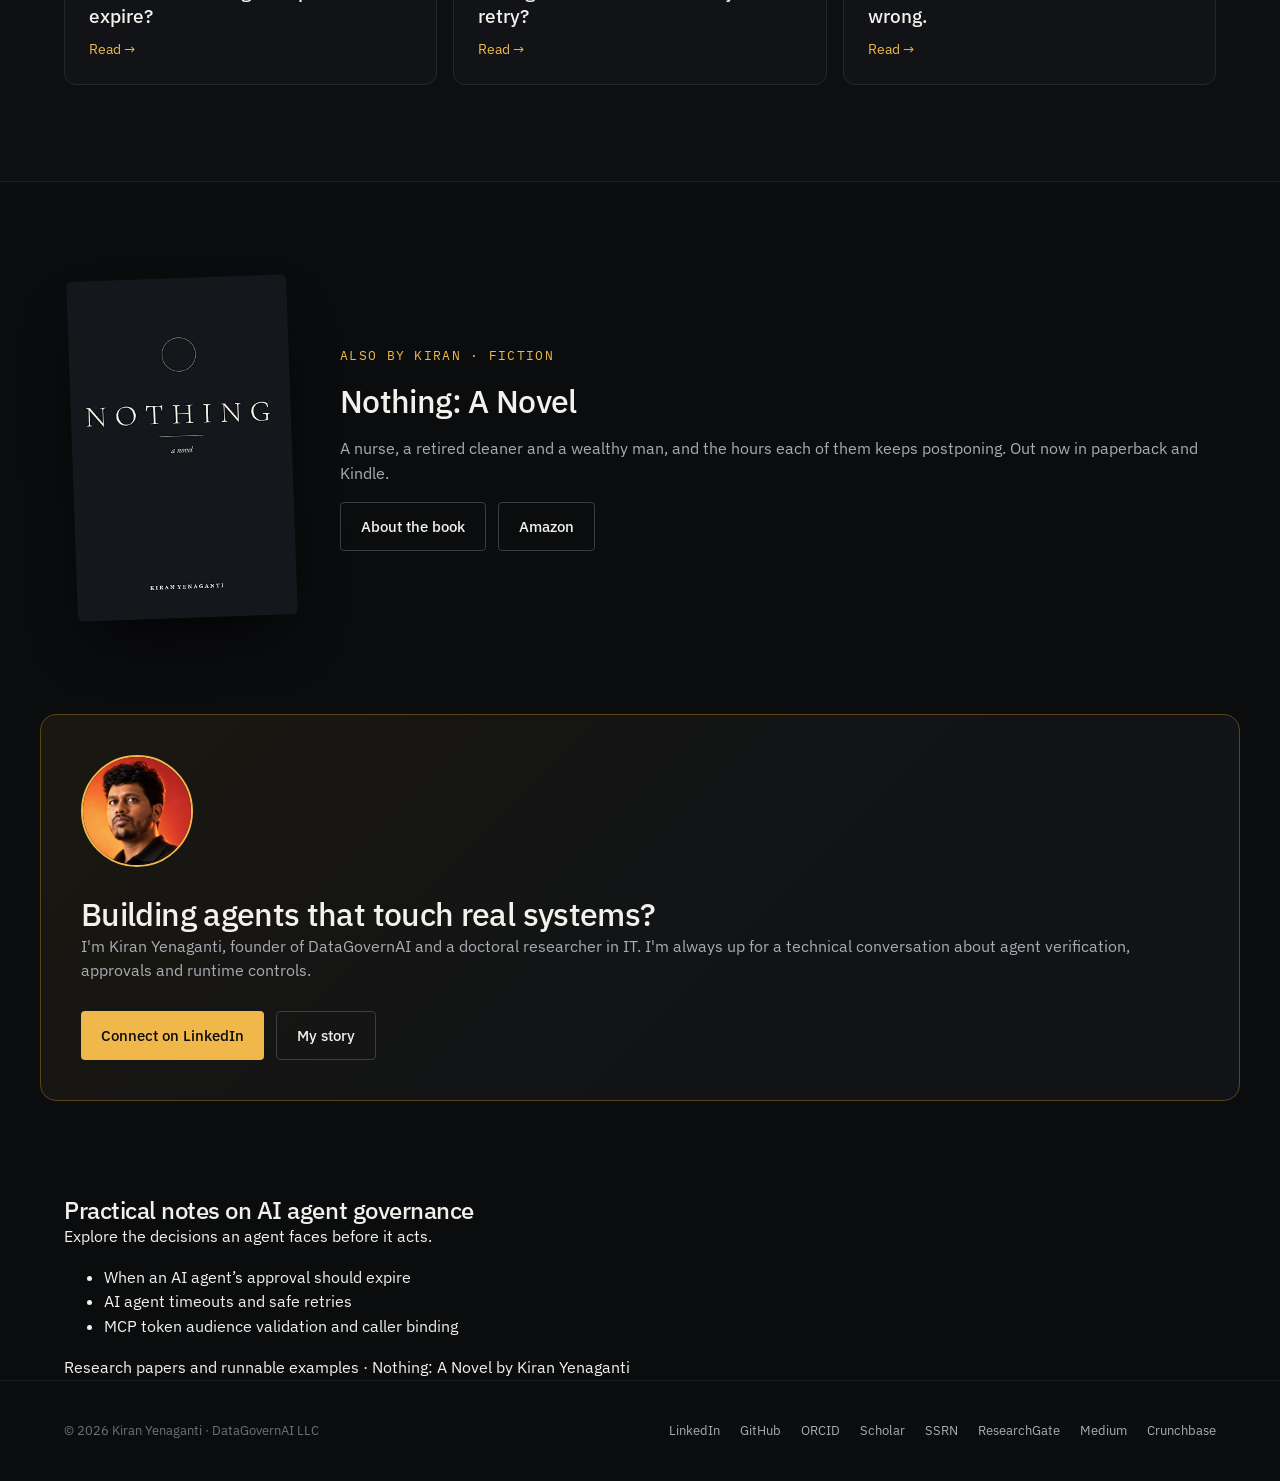
==== commit e4a298f1: "Improve search metadata and connect verified identity and book editions" ====
--- a/index.html
+++ b/index.html
@@ -3,13 +3,13 @@
 <head>
 <meta charset="utf-8">
 <meta name="viewport" content="width=device-width, initial-scale=1">
-<title>Kiran Yenaganti — Runtime governance for autonomous AI agents</title>
-<meta name="description" content="Kiran Yenaganti builds runtime governance for AI agents: evidence checks, policy enforcement and human escalation at execution time. Try the live demo.">
+<title>Kiran Yenaganti | AI Runtime Governance Researcher &amp; Founder</title>
+<meta name="description" content="Kiran Yenaganti, founder of DataGovernAI LLC, researches runtime governance for autonomous AI agents. Explore manuscripts, code examples and Nothing: A Novel.">
 <meta name="author" content="Kiran Yenaganti">
 <link rel="canonical" href="https://www.kiranyenaganti.com/">
 <meta property="og:type" content="website">
-<meta property="og:title" content="Kiran Yenaganti — Runtime governance for autonomous AI agents">
-<meta property="og:description" content="Kiran Yenaganti researches and builds runtime governance for AI agents: evidence checks, policy enforcement and human escalation at execution time. Founder of DataGovernAI LLC.">
+<meta property="og:title" content="Kiran Yenaganti | AI Runtime Governance Researcher &amp; Founder">
+<meta property="og:description" content="Kiran Yenaganti, founder of DataGovernAI LLC, researches runtime governance for autonomous AI agents. Explore manuscripts, code examples and Nothing: A Novel.">
 <meta property="og:url" content="https://www.kiranyenaganti.com/">
 <meta property="og:image" content="https://www.kiranyenaganti.com/kiran-portrait.jpeg">
 <meta name="twitter:card" content="summary">
@@ -20,13 +20,166 @@
 <link href="https://fonts.googleapis.com/css2?family=IBM+Plex+Sans:wght@400;500;600&family=IBM+Plex+Mono:wght@400;500&display=swap" rel="stylesheet">
 <link rel="stylesheet" href="/style.css">
 <script type="application/ld+json">
-{"@context":"https://schema.org","@graph":[
-{"@type":"Person","@id":"https://www.kiranyenaganti.com/#person","name":"Kiran Yenaganti","alternateName":"Kiran Kumar Yenaganti","url":"https://www.kiranyenaganti.com/","image":"https://www.kiranyenaganti.com/kiran-portrait.jpeg","jobTitle":"Founder, DataGovernAI LLC","description":"Founder of DataGovernAI LLC and independent researcher in runtime governance for autonomous AI agents; author of Nothing: A Novel.","worksFor":{"@id":"https://www.kiranyenaganti.com/#org"},"alumniOf":[{"@type":"CollegeOrUniversity","name":"Hult International Business School"},{"@type":"CollegeOrUniversity","name":"University of the Cumberlands"}],"knowsAbout":["AI runtime governance","Multi-agent systems","AI agent verification","Human-in-the-loop escalation","Data engineering"],"sameAs":["https://www.linkedin.com/in/kiran-yenaganti/","https://github.com/kiranyenaganti9","https://orcid.org/0009-0008-6291-1316","https://scholar.google.com/citations?user=bmWAnDgAAAAJ","https://ssrn.com/author=13609628","https://www.researchgate.net/profile/Kiran-Yenaganti-2","https://medium.com/@kiranyenaganti9","https://www.crunchbase.com/person/kiran-yenaganti-6b8e","https://www.goodreads.com/author/show/73226203.Kiran_Yenaganti"]},
-{"@type":"Organization","@id":"https://www.kiranyenaganti.com/#org","name":"DataGovernAI LLC","url":"https://www.datagovernai.com/","founder":{"@id":"https://www.kiranyenaganti.com/#person"},"foundingDate":"2025","sameAs":["https://www.crunchbase.com/organization/datagovernai"]},
-{"@type":"Book","name":"Nothing: A Novel","author":{"@id":"https://www.kiranyenaganti.com/#person"},"isbn":"979-8165432040","bookFormat":"https://schema.org/Paperback","datePublished":"2026-10-26","url":"https://www.kiranyenaganti.com/books/nothing/","sameAs":["https://www.amazon.com/dp/B0HPKKMYDZ","https://www.goodreads.com/book/show/262609197"]},
-{"@type":"WebSite","@id":"https://www.kiranyenaganti.com/#site","url":"https://www.kiranyenaganti.com/","name":"Kiran Yenaganti","publisher":{"@id":"https://www.kiranyenaganti.com/#person"}}
-]}
+{
+  "@context": "https://schema.org",
+  "@graph": [
+    {
+      "@type": "Person",
+      "@id": "https://www.kiranyenaganti.com/#person",
+      "name": "Kiran Yenaganti",
+      "alternateName": "Kiran Kumar Yenaganti",
+      "url": "https://www.kiranyenaganti.com/",
+      "image": "https://www.kiranyenaganti.com/kiran-portrait.jpeg",
+      "jobTitle": "Founder, DataGovernAI LLC",
+      "description": "Founder of DataGovernAI LLC and independent researcher in runtime governance for autonomous AI agents; author of Nothing: A Novel.",
+      "worksFor": {
+        "@id": "https://www.kiranyenaganti.com/#org"
+      },
+      "alumniOf": [
+        {
+          "@type": "CollegeOrUniversity",
+          "name": "Hult International Business School"
+        }
+      ],
+      "knowsAbout": [
+        "AI runtime governance",
+        "Multi-agent systems",
+        "AI agent verification",
+        "Human-in-the-loop escalation",
+        "Data engineering"
+      ],
+      "sameAs": [
+        "https://www.linkedin.com/in/kiran-yenaganti/",
+        "https://github.com/kiranyenaganti9",
+        "https://orcid.org/0009-0008-6291-1316",
+        "https://scholar.google.com/citations?user=bmWAnDgAAAAJ",
+        "https://ssrn.com/author=13609628",
+        "https://www.researchgate.net/profile/Kiran-Yenaganti-2",
+        "https://medium.com/@kiranyenaganti9",
+        "https://www.crunchbase.com/person/kiran-yenaganti-6b8e",
+        "https://www.goodreads.com/author/show/73226203.Kiran_Yenaganti"
+      ],
+      "affiliation": {
+        "@type": "CollegeOrUniversity",
+        "name": "University of the Cumberlands",
+        "description": "Doctoral studies in Information Technology in progress"
+      },
+      "subjectOf": {
+        "@id": "https://www.kiranyenaganti.com/about/#profile"
+      }
+    },
+    {
+      "@type": "Organization",
+      "@id": "https://www.kiranyenaganti.com/#org",
+      "name": "DataGovernAI LLC",
+      "url": "https://www.datagovernai.com/",
+      "founder": {
+        "@id": "https://www.kiranyenaganti.com/#person"
+      },
+      "foundingDate": "2025",
+      "sameAs": [
+        "https://www.crunchbase.com/organization/datagovernai"
+      ]
+    },
+    {
+      "@type": "WebSite",
+      "@id": "https://www.kiranyenaganti.com/#site",
+      "url": "https://www.kiranyenaganti.com/",
+      "name": "Kiran Yenaganti",
+      "publisher": {
+        "@id": "https://www.kiranyenaganti.com/#person"
+      }
+    },
+    {
+      "@type": "Book",
+      "@id": "https://www.kiranyenaganti.com/about/#book-nothing",
+      "name": "Nothing: A Novel",
+      "alternateName": "Nothing",
+      "author": {
+        "@id": "https://www.kiranyenaganti.com/#person"
+      },
+      "url": "https://www.kiranyenaganti.com/books/nothing/",
+      "image": "https://www.kiranyenaganti.com/books/nothing/cover.jpg",
+      "inLanguage": "en",
+      "genre": "Literary fiction",
+      "creativeWorkStatus": "Published",
+      "description": "Nothing: A Novel by Kiran Yenaganti is literary fiction about work, family and the hours people postpone living. Available in paperback and Kindle editions.",
+      "workExample": [
+        {
+          "@id": "https://www.kiranyenaganti.com/books/nothing/#paperback"
+        },
+        {
+          "@id": "https://www.kiranyenaganti.com/books/nothing/#kindle"
+        }
+      ]
+    },
+    {
+      "@type": "Book",
+      "@id": "https://www.kiranyenaganti.com/books/nothing/#paperback",
+      "name": "Nothing: A Novel",
+      "author": {
+        "@id": "https://www.kiranyenaganti.com/#person"
+      },
+      "exampleOfWork": {
+        "@id": "https://www.kiranyenaganti.com/about/#book-nothing"
+      },
+      "bookFormat": "https://schema.org/Paperback",
+      "isbn": "9798165432040",
+      "identifier": {
+        "@type": "PropertyValue",
+        "propertyID": "ASIN",
+        "value": "B0HPKKMYDZ"
+      },
+      "numberOfPages": 264,
+      "datePublished": "2026-10-26",
+      "inLanguage": "en",
+      "url": "https://www.amazon.com/dp/B0HPKKMYDZ",
+      "sameAs": "https://www.goodreads.com/book/show/262609197"
+    },
+    {
+      "@type": "Book",
+      "@id": "https://www.kiranyenaganti.com/books/nothing/#kindle",
+      "name": "Nothing: A Novel",
+      "author": {
+        "@id": "https://www.kiranyenaganti.com/#person"
+      },
+      "exampleOfWork": {
+        "@id": "https://www.kiranyenaganti.com/about/#book-nothing"
+      },
+      "bookFormat": "https://schema.org/EBook",
+      "identifier": {
+        "@type": "PropertyValue",
+        "propertyID": "ASIN",
+        "value": "B0HPJPLDXW"
+      },
+      "numberOfPages": 243,
+      "datePublished": "2026-10-28",
+      "inLanguage": "en",
+      "url": "https://www.amazon.com/dp/B0HPJPLDXW",
+      "sameAs": "https://www.goodreads.com/book/show/262612173"
+    },
+    {
+      "@type": "WebPage",
+      "@id": "https://www.kiranyenaganti.com/#webpage",
+      "url": "https://www.kiranyenaganti.com/",
+      "name": "Kiran Yenaganti | AI Runtime Governance Researcher & Founder",
+      "description": "Kiran Yenaganti, founder of DataGovernAI LLC, researches runtime governance for autonomous AI agents. Explore manuscripts, code examples and Nothing: A Novel.",
+      "isPartOf": {
+        "@id": "https://www.kiranyenaganti.com/#site"
+      },
+      "inLanguage": "en",
+      "about": {
+        "@id": "https://www.kiranyenaganti.com/#person"
+      }
+    }
+  ]
+}
 </script>
+
+<meta name="twitter:title" content="Kiran Yenaganti | AI Runtime Governance Researcher &amp; Founder">
+<meta name="twitter:description" content="Kiran Yenaganti, founder of DataGovernAI LLC, researches runtime governance for autonomous AI agents. Explore manuscripts, code examples and Nothing: A Novel.">
+<meta name="twitter:image" content="https://www.kiranyenaganti.com/kiran-portrait.jpeg">
+<meta property="og:image:alt" content="Portrait of Kiran Yenaganti">
 </head>
 <body>
 <header class="site"><nav class="site wrap" aria-label="Primary">
@@ -249,6 +402,7 @@
 })();
 </script>
 
+<section class="wrap" aria-labelledby="technical-notes"><h2 id="technical-notes">Practical notes on AI agent governance</h2><p>Explore the decisions an agent faces before it acts.</p><ul><li><a href="/insights/when-agent-permission-should-expire/">When an AI agent’s approval should expire</a></li><li><a href="/insights/agent-timeout-retry/">AI agent timeouts and safe retries</a></li><li><a href="/notes/mcp-audience-boundary/">MCP token audience validation and caller binding</a></li></ul><p><a href="/research/">Research papers and runnable examples</a> · <a href="/books/nothing/">Nothing: A Novel by Kiran Yenaganti</a></p></section>
 </main>
 <footer class="site"><div class="wrap">
 <div>© 2026 Kiran Yenaganti · DataGovernAI LLC</div>
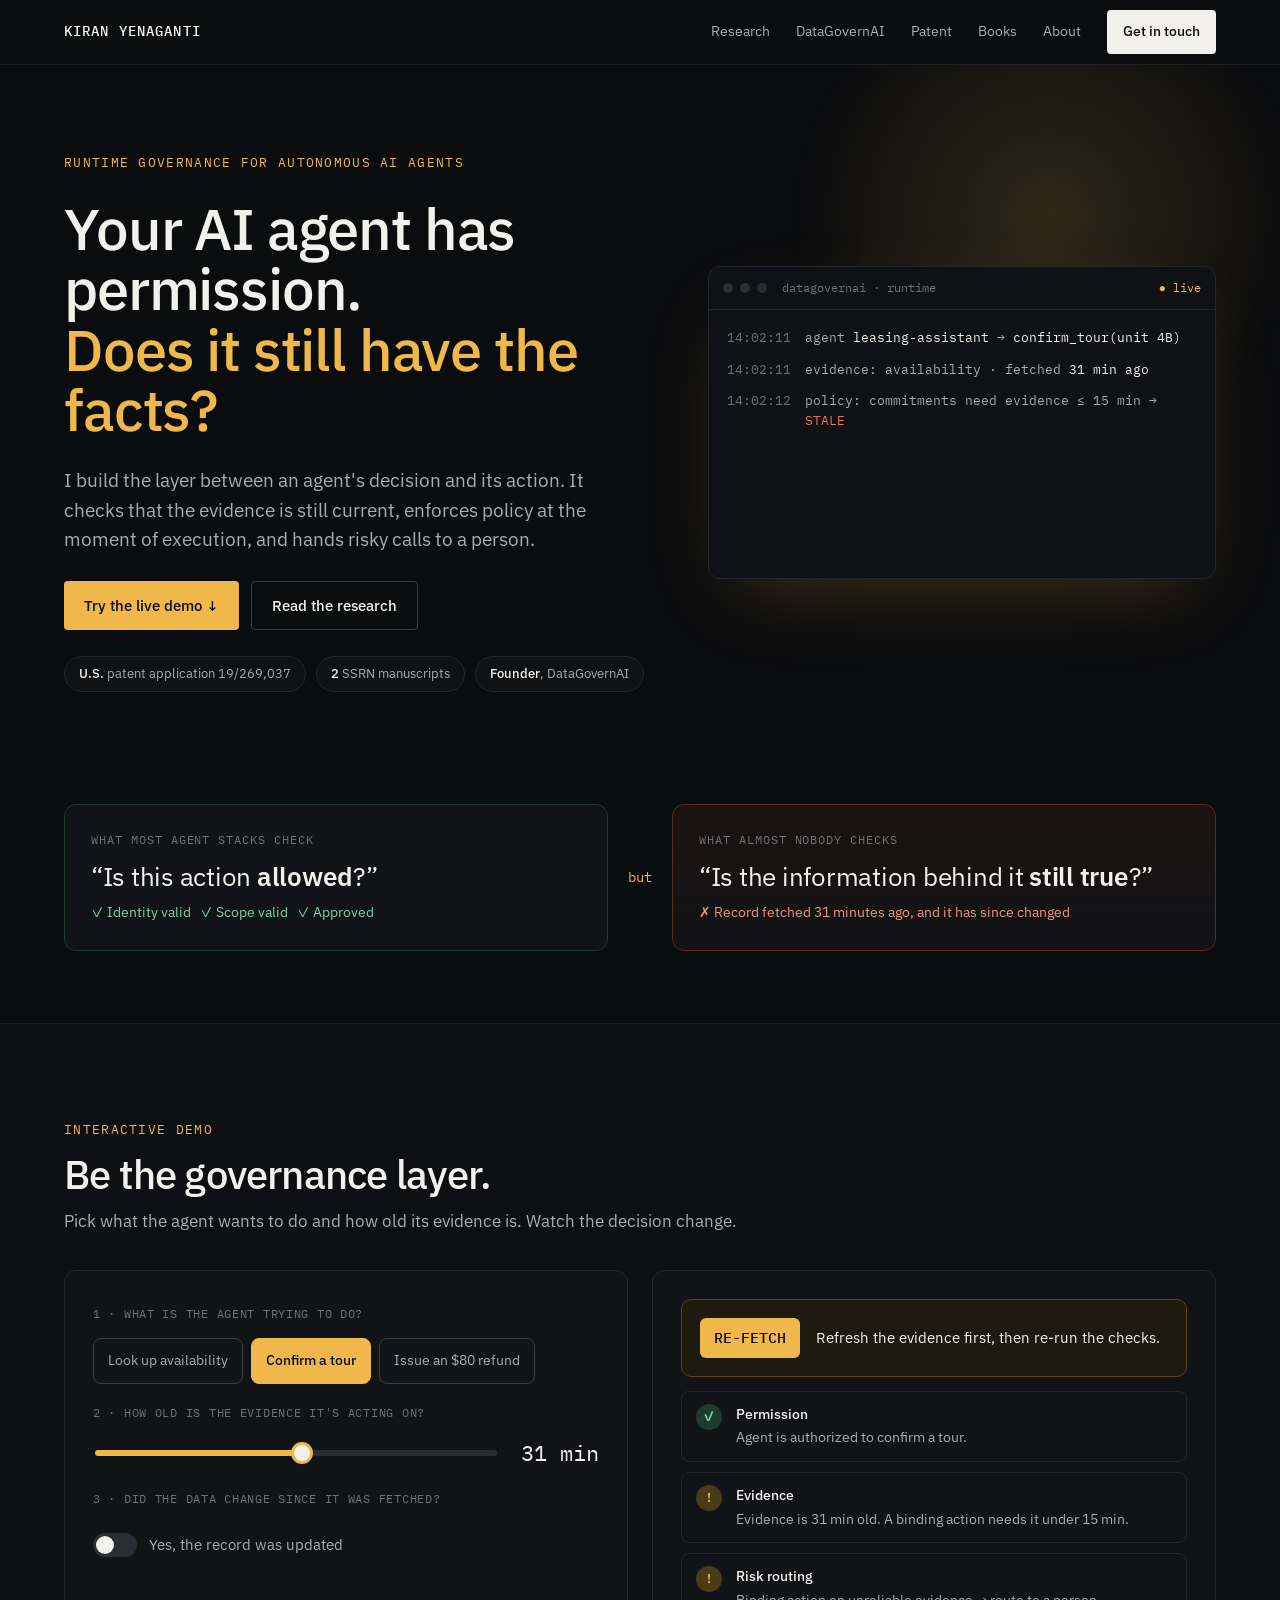
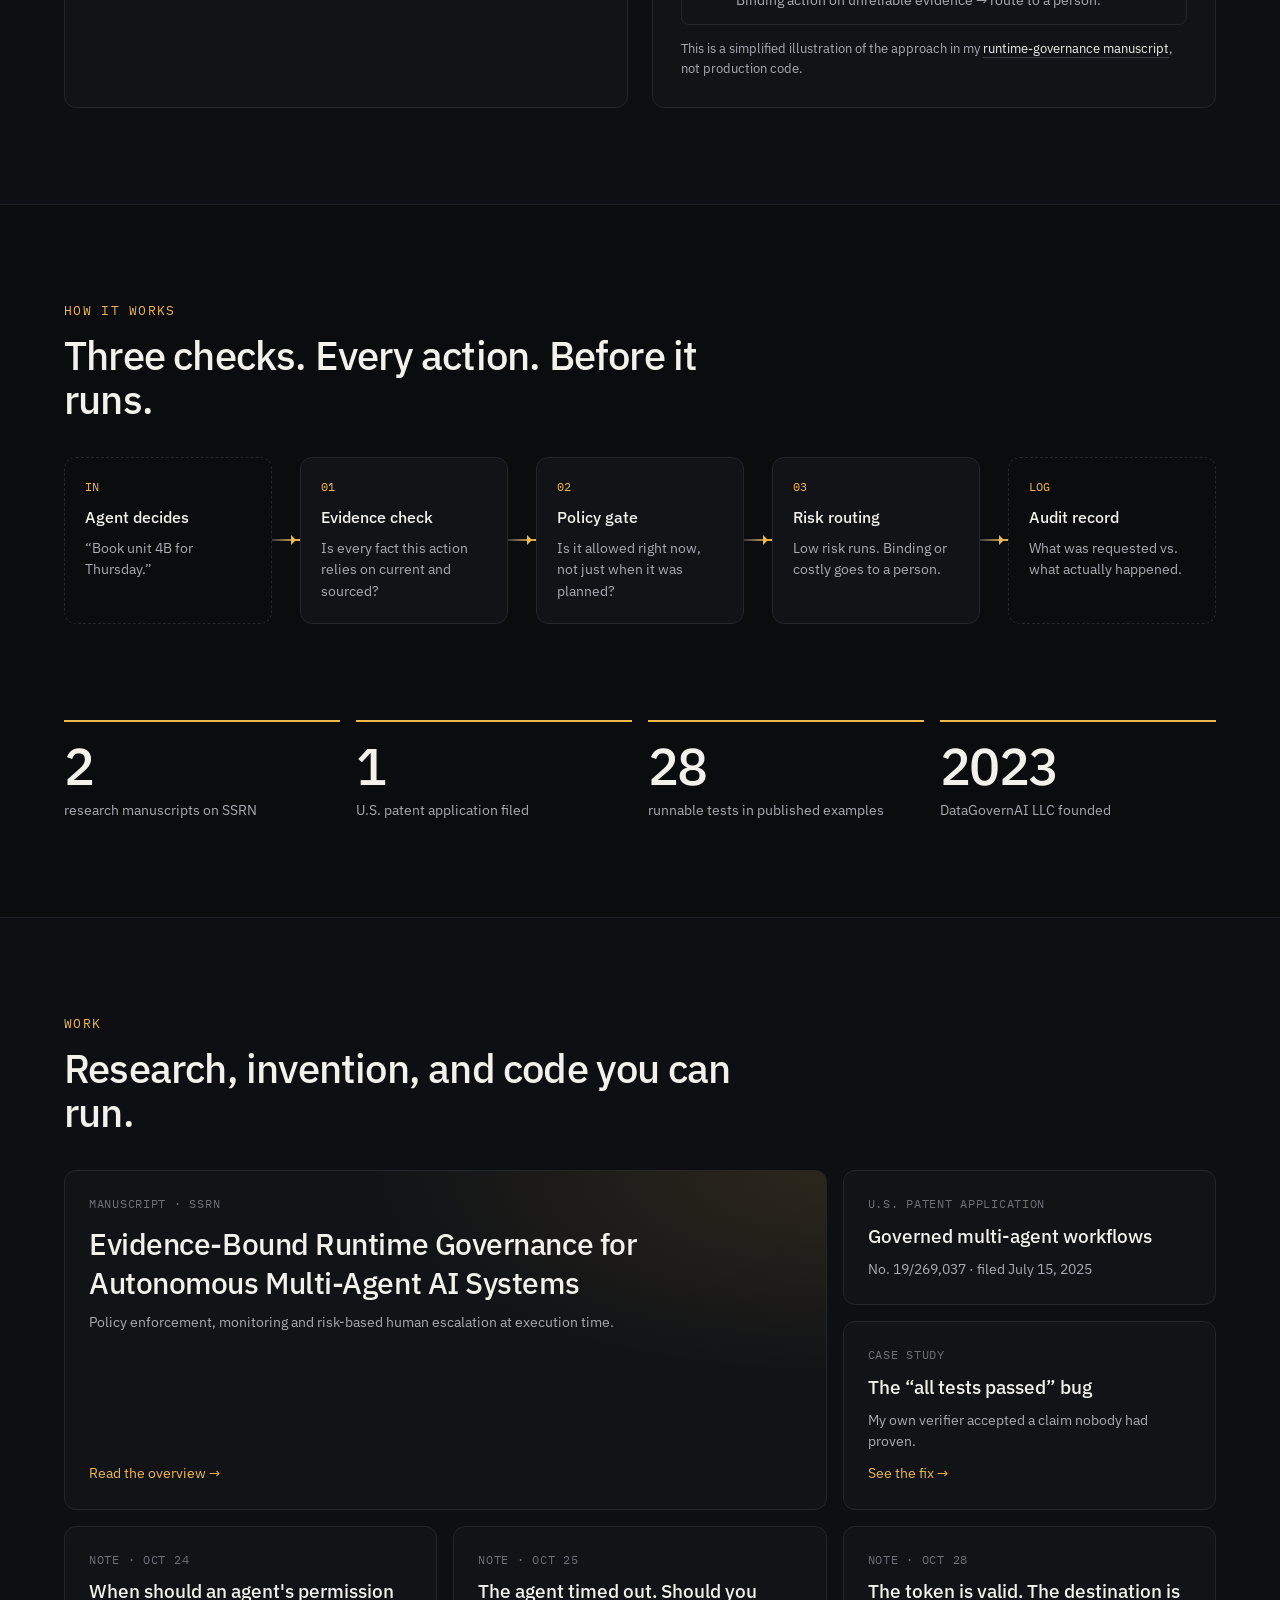
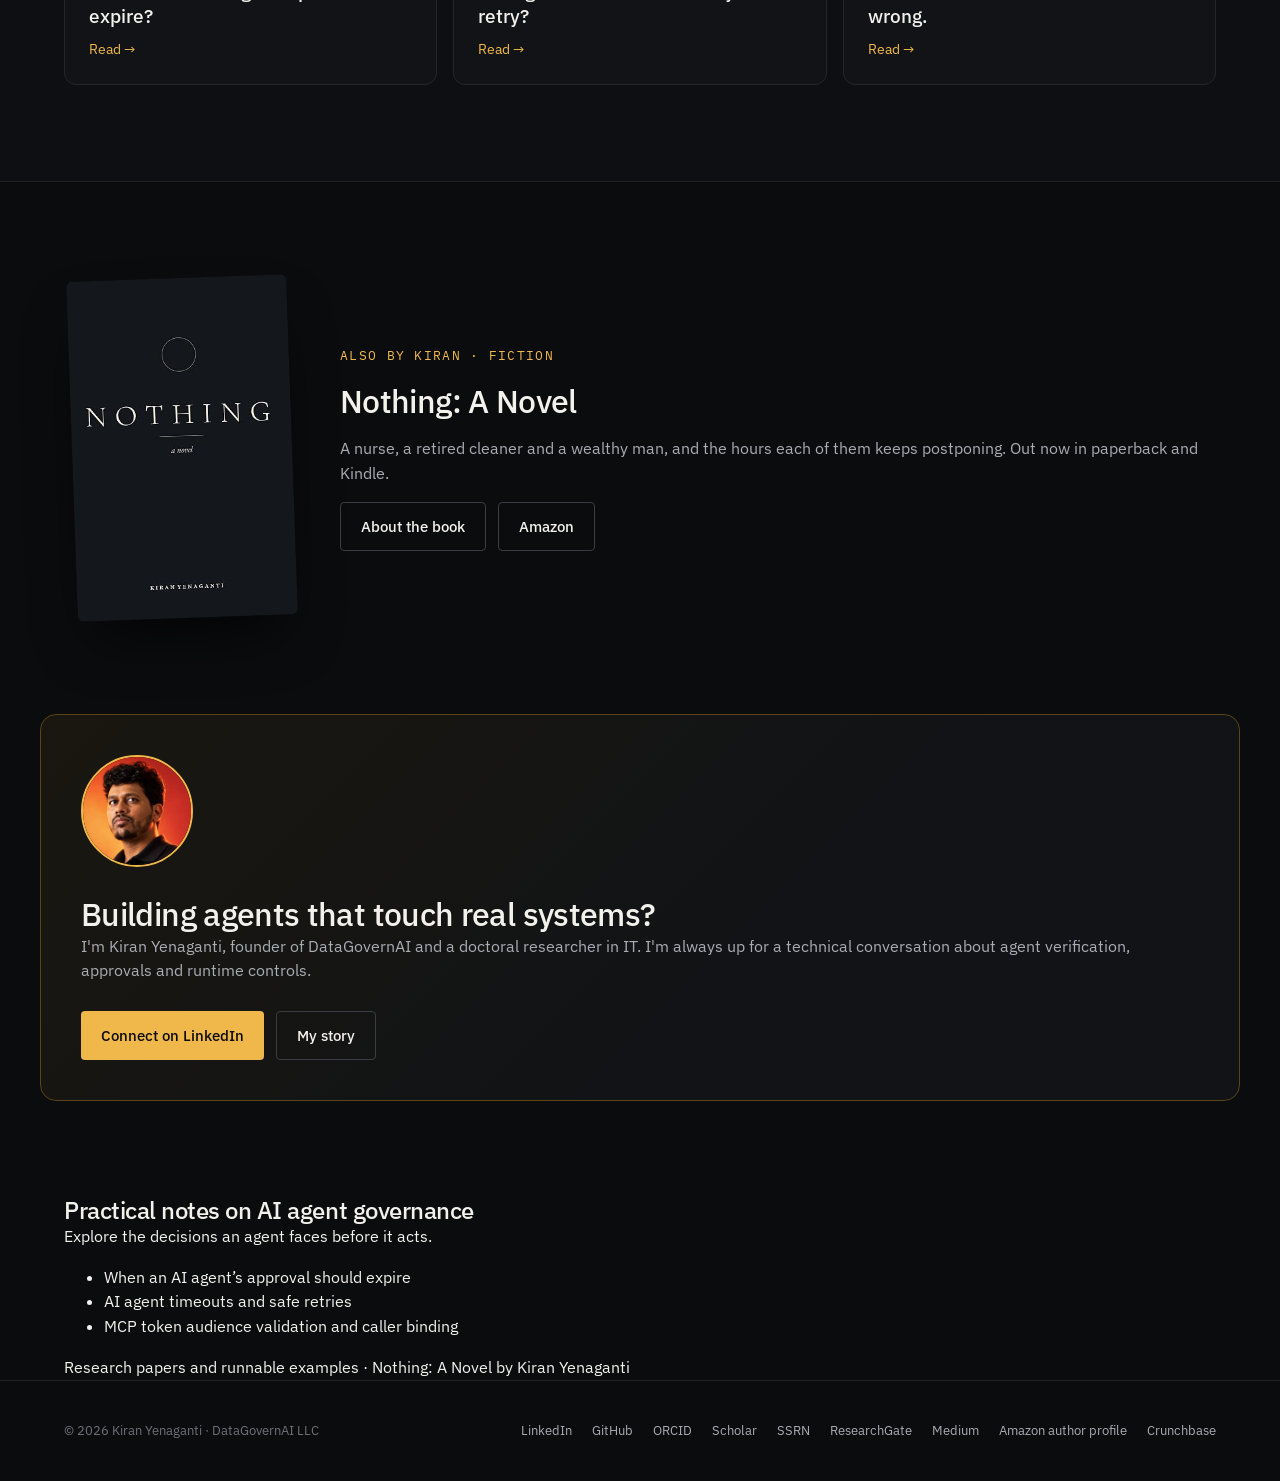
==== commit 9d305af1: "Link verified Amazon author profile across official identity pages" ====
--- a/index.html
+++ b/index.html
@@ -57,7 +57,8 @@
         "https://www.researchgate.net/profile/Kiran-Yenaganti-2",
         "https://medium.com/@kiranyenaganti9",
         "https://www.crunchbase.com/person/kiran-yenaganti-6b8e",
-        "https://www.goodreads.com/author/show/73226203.Kiran_Yenaganti"
+        "https://www.goodreads.com/author/show/73226203.Kiran_Yenaganti",
+        "https://www.amazon.com/author/kiranyenaganti"
       ],
       "affiliation": {
         "@type": "CollegeOrUniversity",
@@ -414,6 +415,7 @@
 <a href="https://ssrn.com/author=13609628">SSRN</a>
 <a href="https://www.researchgate.net/profile/Kiran-Yenaganti-2">ResearchGate</a>
 <a href="https://medium.com/@kiranyenaganti9">Medium</a>
+<a href="https://www.amazon.com/author/kiranyenaganti">Amazon author profile</a>
 <a href="https://www.crunchbase.com/person/kiran-yenaganti-6b8e">Crunchbase</a>
 </div></div></footer>
 </body>
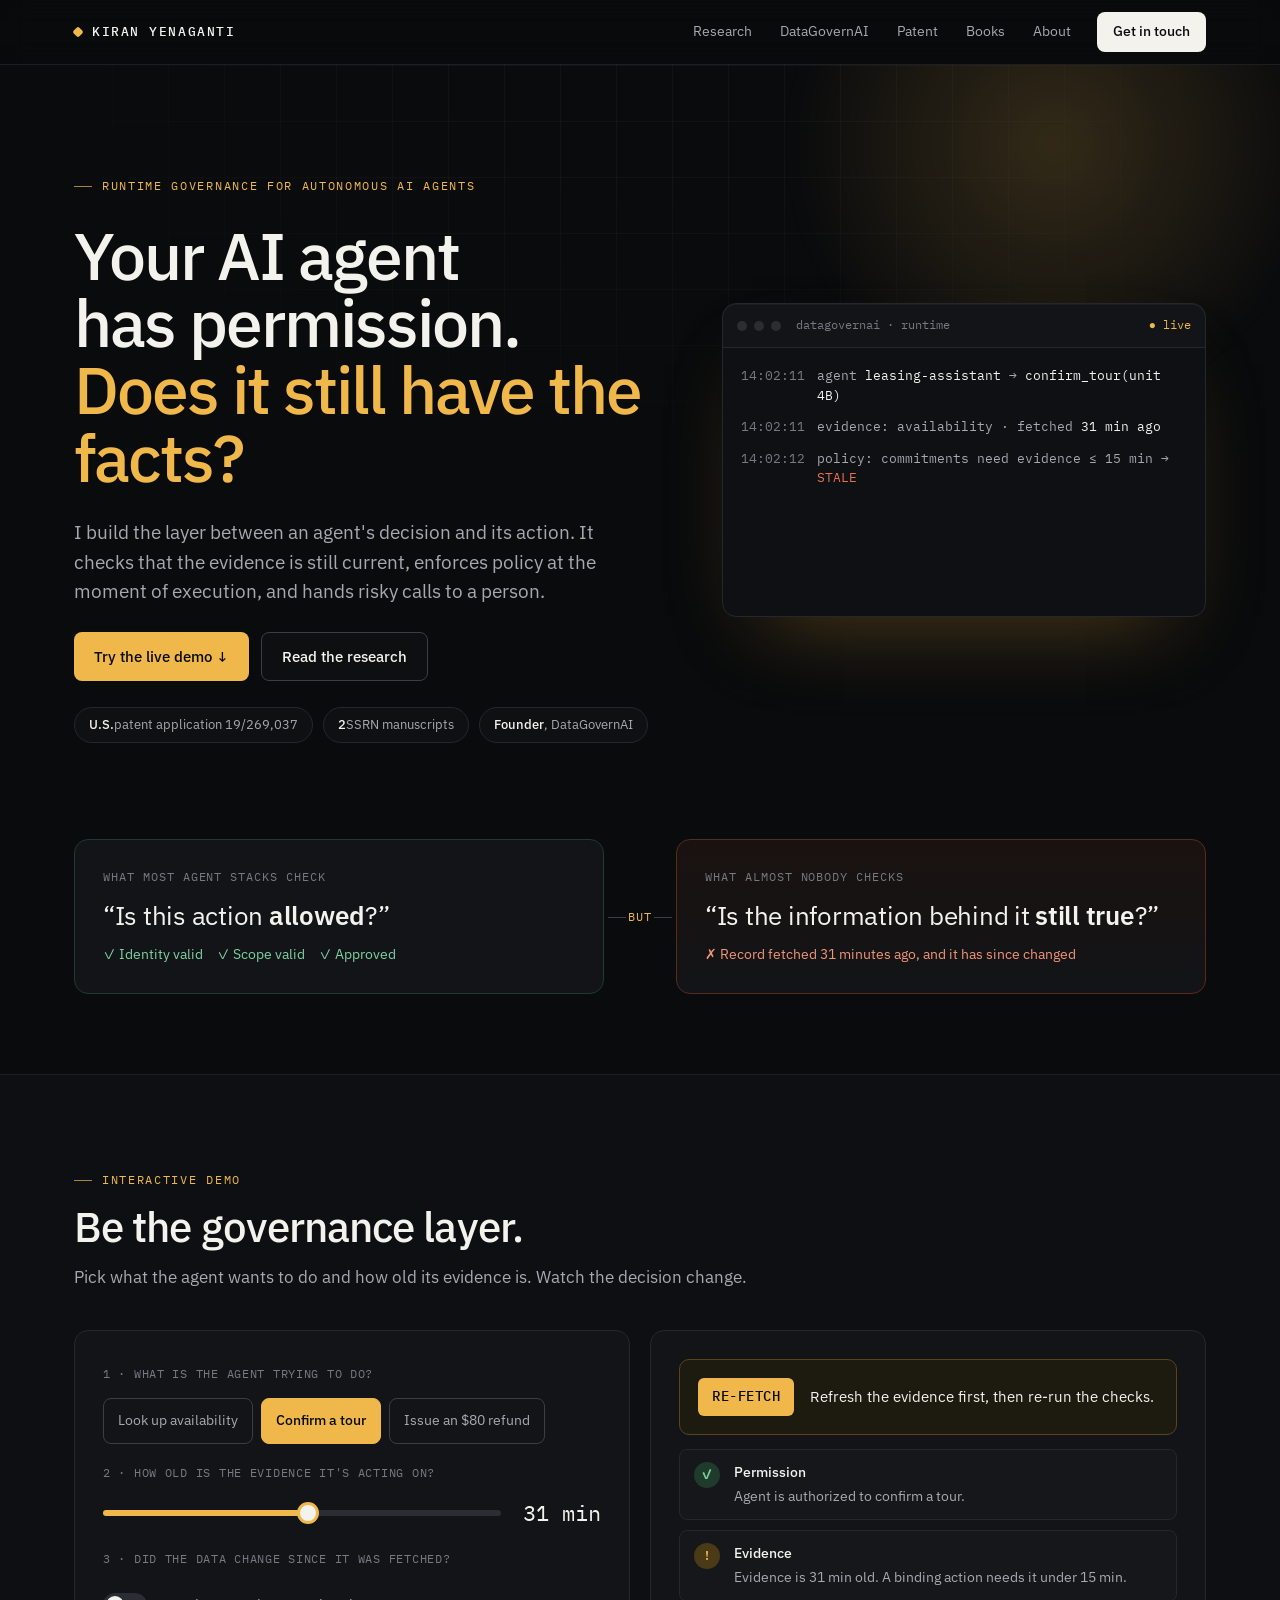
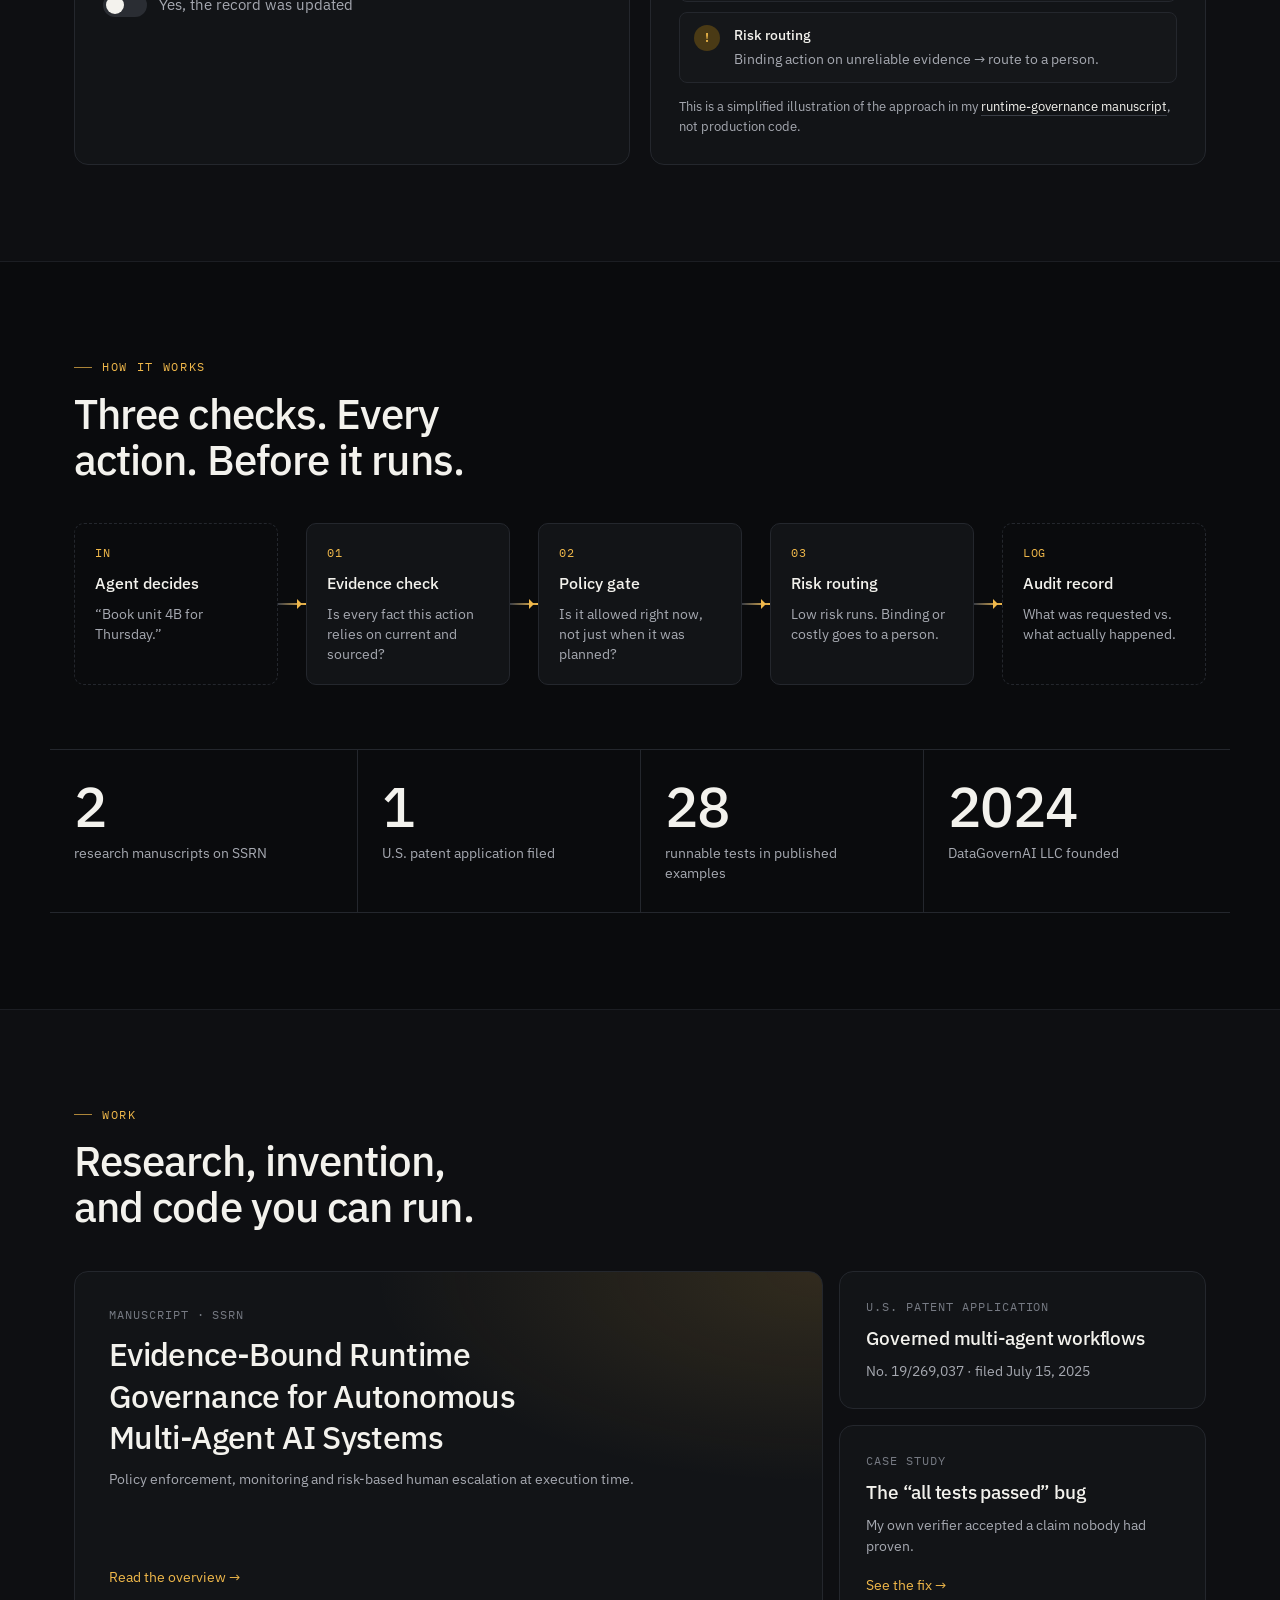
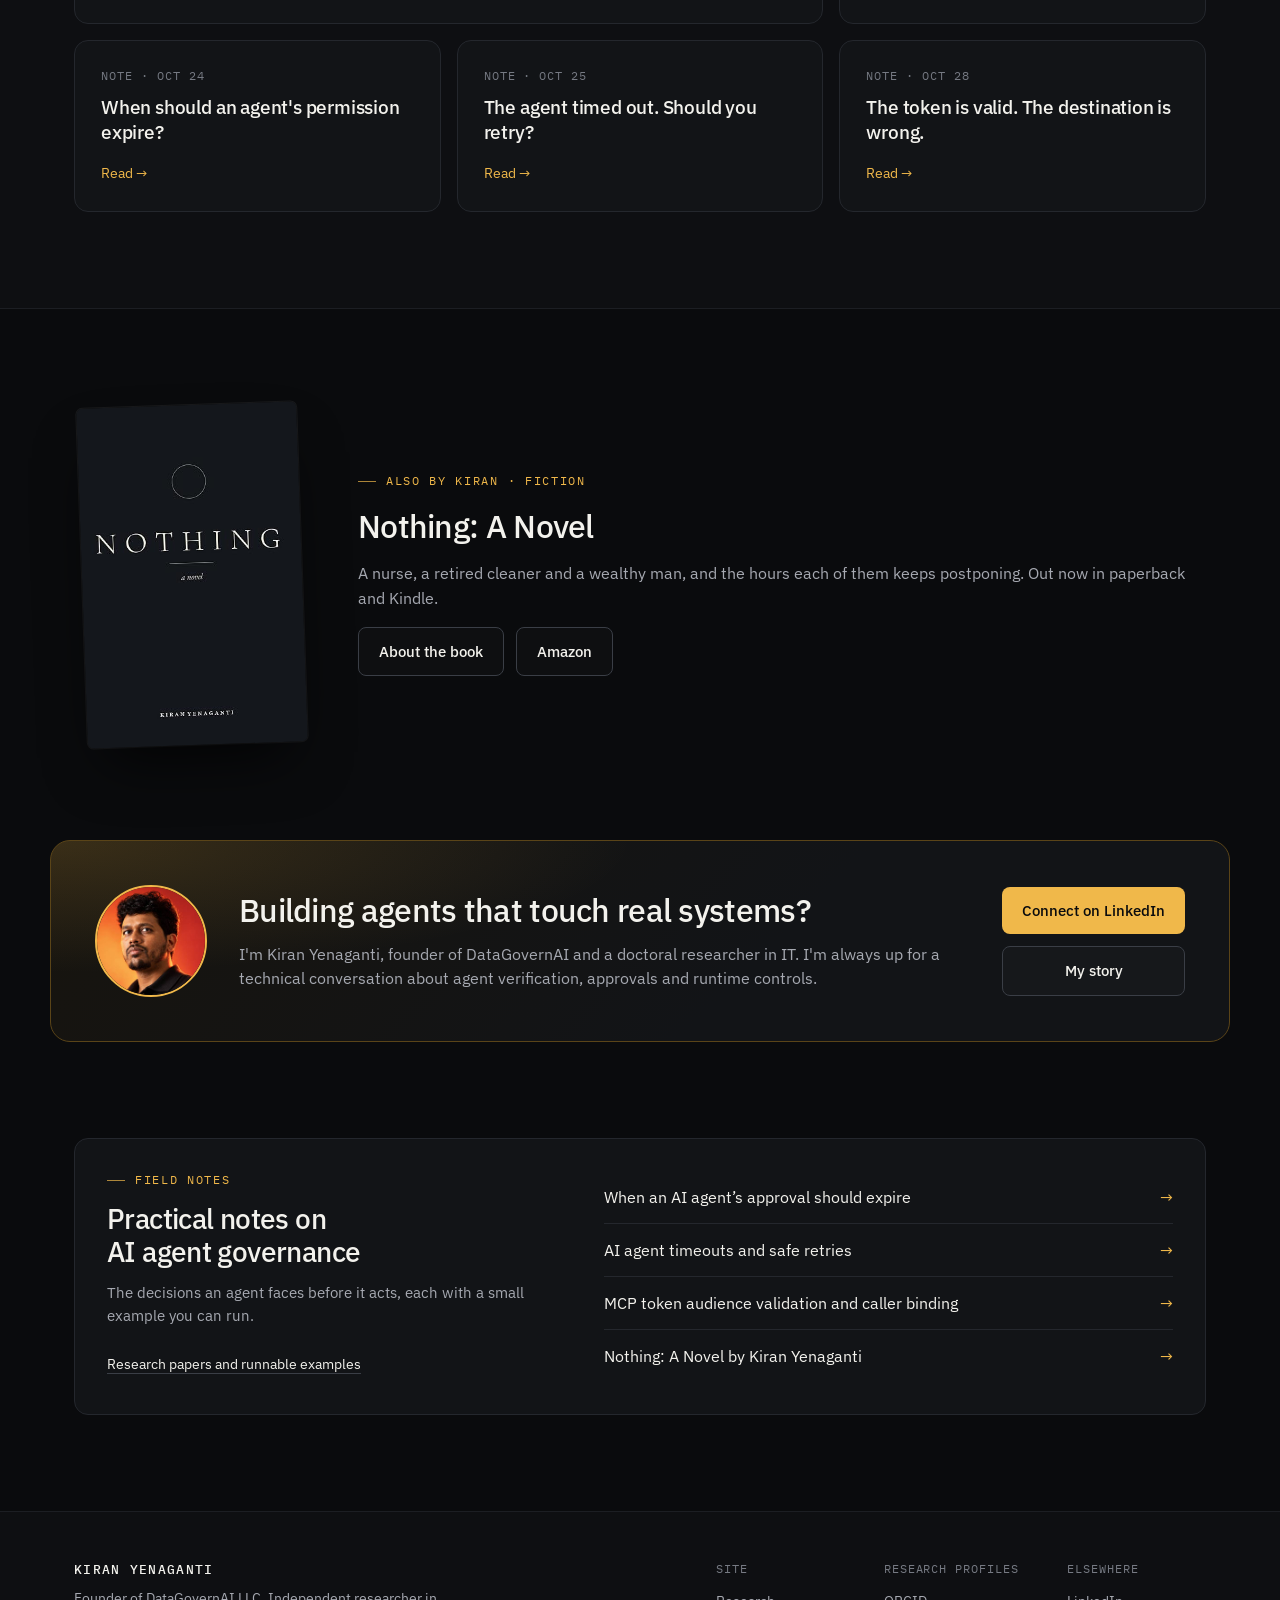
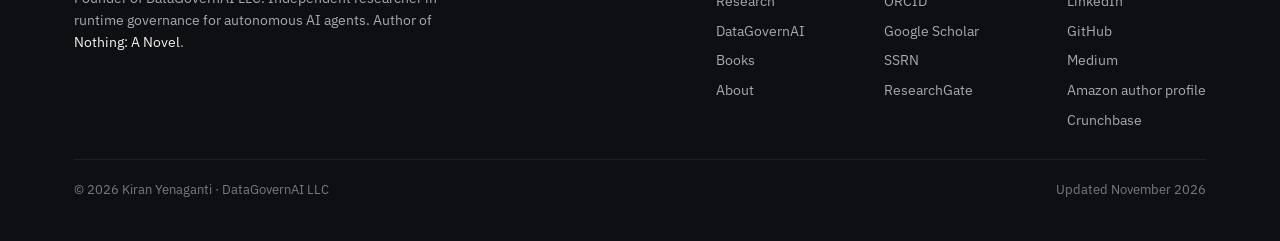
==== commit a5167296: "Rework site UI: sticky nav with mobile menu, refined homepage, structured footer - Sticky translucen" ====
--- a/index.html
+++ b/index.html
@@ -185,14 +185,17 @@
 <body>
 <header class="site"><nav class="site wrap" aria-label="Primary">
 <a class="brand" href="/">KIRAN YENAGANTI</a>
-<div class="links">
+<button class="nav-toggle" type="button" aria-expanded="false" aria-controls="site-links" aria-label="Menu"><span></span><span></span><span></span></button>
+<div class="links" id="site-links">
 <a href="/research/">Research</a>
 <a href="/work/hominini/">DataGovernAI</a>
 <a href="/#patent">Patent</a>
 <a href="/books/">Books</a>
 <a href="/about/">About</a>
 <a class="cta" href="https://www.linkedin.com/in/kiran-yenaganti/">Get in touch</a>
-</div></nav></header>
+</div></nav>
+<script>(function(){var b=document.querySelector(".nav-toggle"),l=document.getElementById("site-links");if(!b)return;b.addEventListener("click",function(){var o=l.classList.toggle("open");b.setAttribute("aria-expanded",o?"true":"false");});document.addEventListener("keydown",function(e){if(e.key==="Escape"&&l.classList.contains("open")){l.classList.remove("open");b.setAttribute("aria-expanded","false");}});})();</script>
+</header>
 <main id="main">
 <section class="h2o" id="top">
   <div class="glow" aria-hidden="true"></div>
@@ -223,7 +226,7 @@
     <div class="vs-card ok">
       <div class="vs-k">What most agent stacks check</div>
       <div class="vs-q">“Is this action <b>allowed</b>?”</div>
-      <div class="vs-a">✓ Identity valid &nbsp; ✓ Scope valid &nbsp; ✓ Approved</div>
+      <div class="vs-a"><span>✓ Identity valid</span><span>✓ Scope valid</span><span>✓ Approved</span></div>
     </div>
     <div class="vs-mid">but</div>
     <div class="vs-card bad">
@@ -288,10 +291,10 @@
 
 <section class="stats-sec">
   <div class="wrap stats reveal">
-    <div class="stat"><div class="sn" data-n="2">0</div><div class="sl">research manuscripts on SSRN</div></div>
-    <div class="stat"><div class="sn" data-n="1">0</div><div class="sl">U.S. patent application filed</div></div>
-    <div class="stat"><div class="sn" data-n="30">0</div><div class="sl">runnable tests in published examples</div></div>
-    <div class="stat"><div class="sn" data-n="2025">0</div><div class="sl">DataGovernAI LLC founded</div></div>
+    <div class="stat"><div class="sn" data-n="2">2</div><div class="sl">research manuscripts on SSRN</div></div>
+    <div class="stat"><div class="sn" data-n="1">1</div><div class="sl">U.S. patent application filed</div></div>
+    <div class="stat"><div class="sn" data-n="30">30</div><div class="sl">runnable tests in published examples</div></div>
+    <div class="stat"><div class="sn" data-n="2025">2025</div><div class="sl">DataGovernAI LLC founded</div></div>
   </div>
 </section>
 
@@ -352,7 +355,7 @@
 
 <section class="cta-sec" id="about">
   <div class="wrap cta-box reveal">
-    <img class="cta-photo" src="/kiran-portrait.jpeg" alt="Kiran Yenaganti" width="112" height="112" loading="lazy">
+    <img class="cta-photo" src="/kiran-portrait.jpeg" alt="Kiran Yenaganti" width="112" height="112">
     <div>
       <h2 class="h2s">Building agents that touch real systems?</h2>
       <p class="mute">I'm Kiran Yenaganti, founder of DataGovernAI and a doctoral researcher in IT. I'm always up for a technical conversation about agent verification, approvals and runtime controls.</p>
@@ -364,6 +367,25 @@
   </div>
 </section>
 
+
+<section class="notes-sec" aria-labelledby="technical-notes">
+  <div class="wrap">
+    <div class="notes-box reveal">
+      <div>
+        <div class="eyebrow">Field notes</div>
+        <h2 id="technical-notes">Practical notes on AI agent governance</h2>
+        <p class="notes-p">The decisions an agent faces before it acts, each with a small example you can run.</p>
+        <p class="notes-more"><a href="/research/">Research papers and runnable examples</a></p>
+      </div>
+      <ul class="notes-list">
+        <li><a href="/insights/when-agent-permission-should-expire/">When an AI agent’s approval should expire</a></li>
+        <li><a href="/insights/agent-timeout-retry/">AI agent timeouts and safe retries</a></li>
+        <li><a href="/notes/mcp-audience-boundary/">MCP token audience validation and caller binding</a></li>
+        <li><a href="/books/nothing/">Nothing: A Novel by Kiran Yenaganti</a></li>
+      </ul>
+    </div>
+  </div>
+</section>
 <script>
 (function(){
   // typing terminal
@@ -402,21 +424,15 @@
   document.querySelectorAll('.reveal').forEach(function(el){io.observe(el)});
 })();
 </script>
-
-<section class="wrap" aria-labelledby="technical-notes"><h2 id="technical-notes">Practical notes on AI agent governance</h2><p>Explore the decisions an agent faces before it acts.</p><ul><li><a href="/insights/when-agent-permission-should-expire/">When an AI agent’s approval should expire</a></li><li><a href="/insights/agent-timeout-retry/">AI agent timeouts and safe retries</a></li><li><a href="/notes/mcp-audience-boundary/">MCP token audience validation and caller binding</a></li></ul><p><a href="/research/">Research papers and runnable examples</a> · <a href="/books/nothing/">Nothing: A Novel by Kiran Yenaganti</a></p></section>
 </main>
 <footer class="site"><div class="wrap">
-<div>© 2026 Kiran Yenaganti · DataGovernAI LLC</div>
-<div class="links">
-<a href="https://www.linkedin.com/in/kiran-yenaganti/">LinkedIn</a>
-<a href="https://github.com/kiranyenaganti9">GitHub</a>
-<a href="https://orcid.org/0009-0008-6291-1316">ORCID</a>
-<a href="https://scholar.google.com/citations?user=bmWAnDgAAAAJ">Scholar</a>
-<a href="https://ssrn.com/author=13609628">SSRN</a>
-<a href="https://www.researchgate.net/profile/Kiran-Yenaganti-2">ResearchGate</a>
-<a href="https://medium.com/@kiranyenaganti9">Medium</a>
-<a href="https://www.amazon.com/author/kiranyenaganti">Amazon author profile</a>
-<a href="https://www.crunchbase.com/person/kiran-yenaganti-6b8e">Crunchbase</a>
-</div></div></footer>
+<div class="foot-id"><b>KIRAN YENAGANTI</b><p>Founder of DataGovernAI LLC. Independent researcher in runtime governance for autonomous AI agents. Author of <a href="/books/nothing/">Nothing: A Novel</a>.</p></div>
+<div class="foot-cols">
+<div class="foot-col"><span class="label">Site</span><a href="/research/">Research</a><a href="/work/hominini/">DataGovernAI</a><a href="/books/">Books</a><a href="/about/">About</a></div>
+<div class="foot-col"><span class="label">Research profiles</span><a href="https://orcid.org/0009-0008-6291-1316">ORCID</a><a href="https://scholar.google.com/citations?user=bmWAnDgAAAAJ">Google Scholar</a><a href="https://ssrn.com/author=13609628">SSRN</a><a href="https://www.researchgate.net/profile/Kiran-Yenaganti-2">ResearchGate</a></div>
+<div class="foot-col"><span class="label">Elsewhere</span><a href="https://www.linkedin.com/in/kiran-yenaganti/">LinkedIn</a><a href="https://github.com/kiranyenaganti9">GitHub</a><a href="https://medium.com/@kiranyenaganti9">Medium</a><a href="https://www.amazon.com/author/kiranyenaganti">Amazon author profile</a><a href="https://www.crunchbase.com/person/kiran-yenaganti-6b8e">Crunchbase</a></div>
+</div>
+<div class="foot-bottom"><span>© 2026 Kiran Yenaganti · DataGovernAI LLC</span><span>Updated November 2026</span></div>
+</div></footer>
 </body>
 </html>
--- a/style.css
+++ b/style.css
@@ -1,35 +1,71 @@
-:root{--bg:#0B0C0E;--bg2:#0E0F12;--panel:#111316;--line:#1E2024;--line2:#23262B;--line3:#3A3D44;
---fg:#F2F1EC;--mute:#A9ACB3;--dim:#6E7178;--acc:#F0B84A;--warn:#E8744F;
---sans:'IBM Plex Sans',system-ui,-apple-system,Segoe UI,sans-serif;--mono:'IBM Plex Mono',ui-monospace,SFMono-Regular,Menlo,monospace}
+/* ============================================================
+   kiranyenaganti.com — shared stylesheet
+   Dark editorial system: IBM Plex Sans / Plex Mono, amber accent.
+   ============================================================ */
+:root{
+  --bg:#0A0B0D;--bg2:#0E0F12;--panel:#121417;--panel2:#16181C;
+  --line:#1C1E23;--line2:#24272D;--line3:#3A3E46;
+  --fg:#F3F2ED;--mute:#A6A9B1;--dim:#767A83;
+  --acc:#F0B84A;--acc2:#F6C96B;--warn:#E8744F;--ok:#7FD1A2;
+  --sans:'IBM Plex Sans',system-ui,-apple-system,"Segoe UI",sans-serif;
+  --mono:'IBM Plex Mono',ui-monospace,SFMono-Regular,Menlo,monospace;
+  --r:10px;--r-lg:14px;
+  --nav-h:64px;
+  --wrap:1180px;
+}
 *{box-sizing:border-box}
-html{scroll-behavior:smooth}
-body{margin:0;background:var(--bg);color:var(--fg);font-family:var(--sans);-webkit-font-smoothing:antialiased;line-height:1.55}
-a{color:var(--fg);text-decoration:none}a:hover{color:var(--acc)}
+html{scroll-behavior:smooth;-webkit-text-size-adjust:100%}
+body{margin:0;background:var(--bg);color:var(--fg);font-family:var(--sans);-webkit-font-smoothing:antialiased;-moz-osx-font-smoothing:grayscale;line-height:1.55;overflow-x:hidden}
+::selection{background:var(--acc);color:var(--bg)}
+a{color:var(--fg);text-decoration:none;transition:color .15s}a:hover{color:var(--acc)}
 p{margin:0}
-h1,h2,h3{margin:0;font-weight:500;letter-spacing:-.02em;line-height:1.1}
-.wrap{max-width:1200px;margin:0 auto;padding:0 24px}
+img{max-width:100%;height:auto}
+h1,h2,h3{margin:0;font-weight:500;letter-spacing:-.022em;line-height:1.1;text-wrap:balance}
+:focus-visible{outline:2px solid var(--acc);outline-offset:3px;border-radius:4px}
+.wrap{max-width:var(--wrap);margin:0 auto;padding:0 24px}
 .narrow{max-width:760px;margin:0 auto;padding:0 24px}
 .mono{font-family:var(--mono)}
-.eyebrow{font-family:var(--mono);font-size:13px;letter-spacing:.1em;color:var(--acc);text-transform:uppercase}
+.eyebrow{font-family:var(--mono);font-size:12px;letter-spacing:.14em;color:var(--acc);text-transform:uppercase;display:flex;align-items:center;gap:10px}
+.eyebrow::before{content:"";width:18px;height:1px;background:var(--acc);opacity:.7}
 .label{font-family:var(--mono);font-size:12px;letter-spacing:.08em;color:var(--dim);text-transform:uppercase}
 .mute{color:var(--mute)}
-.btn{display:inline-flex;align-items:center;min-height:46px;padding:12px 20px;border-radius:4px;font-size:15px;font-weight:500;white-space:nowrap}
-.btn-acc{background:var(--acc);color:var(--bg)}.btn-acc:hover{background:#F6C96B;color:var(--bg)}
+.btn{display:inline-flex;align-items:center;justify-content:center;gap:8px;min-height:46px;padding:12px 20px;border-radius:8px;font-size:15px;font-weight:500;white-space:nowrap;transition:background .15s,border-color .15s,color .15s,transform .15s}
+.btn:active{transform:translateY(1px)}
+.btn-acc{background:var(--acc);color:var(--bg)}.btn-acc:hover{background:var(--acc2);color:var(--bg)}
 .btn-light{background:var(--fg);color:var(--bg)}.btn-light:hover{background:#fff;color:var(--bg)}
-.btn-ghost{border:1px solid var(--line3);color:var(--fg)}.btn-ghost:hover{border-color:var(--acc)}
+.btn-ghost{border:1px solid var(--line3);color:var(--fg);background:rgba(255,255,255,.015)}.btn-ghost:hover{border-color:var(--acc);color:var(--fg);background:rgba(240,184,74,.06)}
 .row{display:flex;flex-wrap:wrap;gap:24px}
 .stack{display:flex;flex-direction:column;gap:16px}
-.card{background:var(--panel);border:1px solid var(--line2);border-radius:8px;padding:28px;display:flex;flex-direction:column;gap:14px;min-width:0}
+.card{background:var(--panel);border:1px solid var(--line2);border-radius:var(--r);padding:28px;display:flex;flex-direction:column;gap:14px;min-width:0}
 .card h3{font-size:22px}
 .card p{font-size:15px;color:var(--mute)}
 .card.link:hover{border-color:var(--line3)}
-header.site{border-bottom:1px solid var(--line)}
-nav.site{height:64px;display:flex;align-items:center;justify-content:space-between;gap:24px;flex-wrap:wrap}
-nav.site .brand{font-family:var(--mono);font-size:14px;font-weight:500;letter-spacing:.08em}
-nav.site .links{display:flex;align-items:center;gap:26px;flex-wrap:wrap}
-nav.site .links a{font-size:14px;color:var(--mute)}nav.site .links a:hover{color:var(--acc)}
-nav.site .links a.cta{color:var(--bg);background:var(--fg);padding:10px 16px;border-radius:4px;font-weight:500;min-height:44px;display:inline-flex;align-items:center}
-nav.site .links a.cta:hover{background:#fff}
+
+/* ---------- header / nav ---------- */
+header.site{position:sticky;top:0;z-index:50;background:rgba(10,11,13,.72);backdrop-filter:saturate(140%) blur(14px);-webkit-backdrop-filter:saturate(140%) blur(14px);border-bottom:1px solid var(--line)}
+nav.site{height:var(--nav-h);display:flex;align-items:center;justify-content:space-between;gap:24px;position:relative}
+nav.site .brand{font-family:var(--mono);font-size:13px;font-weight:500;letter-spacing:.12em;display:inline-flex;align-items:center;gap:10px}
+nav.site .brand::before{content:"";width:8px;height:8px;border-radius:2px;background:var(--acc);transform:rotate(45deg)}
+nav.site .links{display:flex;align-items:center;gap:4px}
+nav.site .links a{font-size:14px;color:var(--mute);padding:8px 12px;border-radius:6px}
+nav.site .links a:hover{color:var(--fg);background:rgba(255,255,255,.04)}
+nav.site .links a[aria-current="page"]{color:var(--fg)}
+nav.site .links a.cta{color:var(--bg);background:var(--fg);padding:0 16px;border-radius:8px;font-weight:500;height:40px;display:inline-flex;align-items:center;margin-left:10px}
+nav.site .links a.cta:hover{background:var(--acc);color:var(--bg)}
+.nav-toggle{display:none;appearance:none;background:transparent;border:1px solid var(--line3);border-radius:8px;width:44px;height:44px;cursor:pointer;color:var(--fg);align-items:center;justify-content:center;flex-direction:column;gap:5px}
+.nav-toggle span{display:block;width:18px;height:2px;background:currentColor;border-radius:2px;transition:transform .2s,opacity .2s}
+.nav-toggle[aria-expanded="true"] span:nth-child(1){transform:translateY(7px) rotate(45deg)}
+.nav-toggle[aria-expanded="true"] span:nth-child(2){opacity:0}
+.nav-toggle[aria-expanded="true"] span:nth-child(3){transform:translateY(-7px) rotate(-45deg)}
+@media (max-width:860px){
+  .nav-toggle{display:inline-flex}
+  nav.site .links{display:none;position:absolute;left:0;right:0;top:var(--nav-h);flex-direction:column;align-items:stretch;gap:2px;padding:12px 16px 16px;background:#0A0B0D;border-bottom:1px solid var(--line2);box-shadow:0 24px 40px -20px rgba(0,0,0,.8)}
+  nav.site .links.open{display:flex}
+  nav.site .links a{font-size:16px;padding:12px 10px}
+  nav.site .links a.cta{margin:8px 0 0;height:46px;justify-content:center}
+}
+
+/* ---------- generic sections ---------- */
 section{padding:96px 0}
 section.alt{background:var(--bg2);border-top:1px solid var(--line);border-bottom:1px solid var(--line)}
 section.tight{padding:72px 0}
@@ -41,41 +77,54 @@
 .hero .proofs{display:flex;gap:32px;flex-wrap:wrap;padding-top:12px;border-top:1px solid var(--line)}
 .hero .proofs div{display:flex;flex-direction:column;gap:4px;font-size:15px;font-weight:500}
 .trace{flex:1 1 420px;min-width:0;max-width:560px}
-.trace .box{background:var(--panel);border:1px solid var(--line2);border-radius:8px;overflow:hidden}
+.trace .box{background:var(--panel);border:1px solid var(--line2);border-radius:var(--r);overflow:hidden}
 .trace .bar{display:flex;justify-content:space-between;padding:12px 16px;border-bottom:1px solid var(--line2);font-family:var(--mono);font-size:12px;color:var(--dim)}
 .trace .body{padding:20px;display:flex;flex-direction:column;gap:14px;font-family:var(--mono);font-size:13px;line-height:1.5}
 .trace .l{display:flex;gap:12px}.trace .t{color:var(--dim);flex:0 0 72px}.trace .m{color:var(--mute)}.trace .m b{color:var(--fg);font-weight:400}
 .trace .hold{margin-top:6px;padding:14px 16px;background:#1A1710;border:1px solid #5A4418;border-radius:6px;display:flex;flex-direction:column;gap:6px}
 .trace .hold b{color:var(--acc);font-weight:500}
 .trace .cap{font-size:13px;color:var(--dim);margin-top:12px}
-.h2{font-size:40px}
-.h2s{font-size:32px;line-height:1.2}
+.h2{font-size:clamp(30px,4vw,42px)}
+.h2s{font-size:clamp(26px,3vw,32px);line-height:1.2}
 .split{display:flex;flex-wrap:wrap;gap:48px}
 .split>.a{flex:1 1 320px;min-width:0}.split>.b{flex:2 1 480px;min-width:0;display:flex;flex-direction:column;gap:16px;font-size:17px;color:var(--mute)}
 .quote{font-size:30px;line-height:1.3;font-weight:500;letter-spacing:-.015em;max-width:900px;margin:0}
-footer.site{border-top:1px solid var(--line)}
-footer.site .wrap{padding-top:40px;padding-bottom:40px;display:flex;flex-wrap:wrap;gap:24px;justify-content:space-between;align-items:center;font-size:13px;color:var(--dim)}
+
+/* ---------- footer ---------- */
+footer.site{border-top:1px solid var(--line);background:var(--bg2)}
+footer.site .wrap{padding-top:48px;padding-bottom:40px;display:flex;flex-wrap:wrap;gap:28px;justify-content:space-between;align-items:flex-start;font-size:13px;color:var(--dim)}
+footer.site .foot-id{display:flex;flex-direction:column;gap:8px;max-width:380px}
+footer.site .foot-id b{font-family:var(--mono);font-size:13px;letter-spacing:.1em;color:var(--fg);font-weight:500}
+footer.site .foot-id p{color:var(--mute);font-size:14px;line-height:1.55}
+footer.site .foot-cols{display:flex;gap:48px;flex-wrap:wrap}
+footer.site .foot-col{display:flex;flex-direction:column;gap:8px;min-width:120px}
+footer.site .foot-col .label{margin-bottom:4px}
+footer.site .foot-col a{color:var(--mute);font-size:14px}footer.site .foot-col a:hover{color:var(--acc)}
 footer.site .links{display:flex;gap:20px;flex-wrap:wrap}footer.site .links a{color:var(--mute)}footer.site .links a:hover{color:var(--acc)}
-/* article pages */
-.art{padding:80px 0 96px}
+footer.site .foot-bottom{width:100%;border-top:1px solid var(--line);padding-top:20px;display:flex;justify-content:space-between;gap:16px;flex-wrap:wrap;font-size:13px}
+
+/* ---------- article pages ---------- */
+.art{padding:72px 0 96px}
 .art .head{display:flex;flex-direction:column;gap:18px;margin-bottom:48px;padding-bottom:40px;border-bottom:1px solid var(--line)}
-.art h1{font-size:44px;line-height:1.1}
-.art .sub{font-size:19px;color:var(--mute)}
+.art h1{font-size:clamp(32px,5vw,46px);line-height:1.1}
+.art .sub{font-size:19px;color:var(--mute);line-height:1.5}
 .art .meta{font-family:var(--mono);font-size:13px;color:var(--dim)}
-.prose{display:flex;flex-direction:column;gap:20px;font-size:17px;color:var(--mute)}
+.prose{display:flex;flex-direction:column;gap:20px;font-size:17px;color:var(--mute);line-height:1.65}
 .prose h2{font-size:26px;color:var(--fg);margin-top:28px;line-height:1.25}
 .prose h3{font-size:19px;color:var(--fg);margin-top:12px}
 .prose strong{color:var(--fg);font-weight:500}
 .prose a{color:var(--fg);border-bottom:1px solid var(--line3)}.prose a:hover{color:var(--acc);border-color:var(--acc)}
 .prose ul,.prose ol{margin:0;padding-left:22px;display:flex;flex-direction:column;gap:10px}
 .prose code{font-family:var(--mono);font-size:.92em;background:var(--panel);border:1px solid var(--line2);padding:1px 6px;border-radius:4px;color:var(--fg)}
+.prose pre{margin:0;padding:18px 20px;background:var(--panel);border:1px solid var(--line2);border-radius:var(--r);overflow-x:auto;font-family:var(--mono);font-size:13.5px;line-height:1.55;color:var(--fg)}
+.prose pre code{background:none;border:0;padding:0;font-size:inherit}
 .prose blockquote{margin:0;padding:18px 22px;border-left:2px solid var(--acc);background:var(--panel);border-radius:0 6px 6px 0;color:var(--fg)}
-.status{font-size:14px;color:var(--mute);padding:16px 20px;border:1px solid var(--line2);border-radius:6px;background:var(--panel)}
+.status{font-size:14px;color:var(--mute);padding:16px 20px;border:1px solid var(--line2);border-radius:var(--r);background:var(--panel);line-height:1.6}
 .status b{color:var(--fg);font-weight:500}
-.steps{display:flex;flex-direction:column;gap:0;border:1px solid var(--line2);border-radius:8px;overflow:hidden}
+.steps{display:flex;flex-direction:column;gap:0;border:1px solid var(--line2);border-radius:var(--r);overflow:hidden}
 .steps .s{display:flex;gap:20px;padding:22px 24px;border-top:1px solid var(--line2);background:var(--panel)}
 .steps .s:first-child{border-top:0}
-.steps .n{font-family:var(--mono);font-size:13px;color:var(--dim);flex:0 0 28px;padding-top:3px}
+.steps .n{font-family:var(--mono);font-size:13px;color:var(--acc);flex:0 0 28px;padding-top:3px}
 .steps .s div:last-child{display:flex;flex-direction:column;gap:6px}
 .steps h3{font-size:18px;color:var(--fg)}.steps p{font-size:15px}
 table{width:100%;border-collapse:collapse;font-size:15px}
@@ -86,110 +135,173 @@
 .cover{width:100%;max-width:320px;border-radius:6px;border:1px solid var(--line2);display:block}
 .grid2{display:grid;grid-template-columns:repeat(2,minmax(0,1fr));gap:16px;font-size:14px}
 .grid2 div{display:flex;flex-direction:column;gap:4px}
-@media (max-width:720px){.hero h1{font-size:40px}.h2{font-size:32px}.art h1{font-size:34px}.quote{font-size:24px}section{padding:72px 0}.card{padding:22px}}
-
-/* ---------- homepage v2 ---------- */
-.h2o{position:relative;overflow:hidden;padding:88px 0 72px}
-.glow{position:absolute;inset:-30% -10% auto auto;width:720px;height:720px;background:radial-gradient(closest-side,rgba(240,184,74,.16),transparent 70%);filter:blur(10px);pointer-events:none;animation:drift 14s ease-in-out infinite alternate}
+@media (max-width:720px){.hero h1{font-size:40px}.quote{font-size:24px}section{padding:72px 0}.card{padding:22px}.art{padding:48px 0 72px}.art .head{margin-bottom:36px;padding-bottom:28px}.prose{font-size:16px}}
+
+/* ============================================================
+   homepage
+   ============================================================ */
+.h2o{position:relative;overflow:hidden;padding:clamp(64px,9vw,112px) 0 72px;isolation:isolate}
+.h2o::before{content:"";position:absolute;inset:0;z-index:-2;background-image:linear-gradient(rgba(255,255,255,.035) 1px,transparent 1px),linear-gradient(90deg,rgba(255,255,255,.035) 1px,transparent 1px);background-size:56px 56px;mask-image:radial-gradient(ellipse 70% 80% at 50% 0%,#000 20%,transparent 75%);-webkit-mask-image:radial-gradient(ellipse 70% 80% at 50% 0%,#000 20%,transparent 75%)}
+.glow{position:absolute;z-index:-1;right:-12%;top:-40%;width:760px;height:760px;background:radial-gradient(closest-side,rgba(240,184,74,.18),transparent 70%);filter:blur(12px);pointer-events:none;animation:drift 16s ease-in-out infinite alternate}
 @keyframes drift{to{transform:translate(-120px,80px)}}
-.h2o-grid{display:flex;flex-wrap:wrap;gap:56px;align-items:center;position:relative}
-.h2o-copy{flex:1 1 500px;min-width:0;display:flex;flex-direction:column;gap:26px}
-.h2o h1{font-size:58px;line-height:1.04}
+.h2o-grid{display:grid;grid-template-columns:minmax(0,1.1fr) minmax(0,.9fr);gap:56px;align-items:center}
+.h2o-copy{min-width:0;display:flex;flex-direction:column;gap:26px}
+.h2o h1{font-size:clamp(38px,5.4vw,66px);line-height:1.02;letter-spacing:-.03em}
 .acc{color:var(--acc)}
-.lead{font-size:19px;color:var(--mute);max-width:560px}
+.lead{font-size:clamp(17px,1.5vw,20px);color:var(--mute);max-width:560px;line-height:1.55}
 .cta-row{display:flex;gap:12px;flex-wrap:wrap}
 .chips{display:flex;gap:10px;flex-wrap:wrap}
-.chip{font-size:13px;color:var(--mute);border:1px solid var(--line2);border-radius:999px;padding:7px 14px;background:rgba(255,255,255,.02)}
+.chip{font-size:13px;color:var(--mute);border:1px solid var(--line2);border-radius:999px;padding:7px 14px;background:rgba(255,255,255,.02);display:inline-flex;align-items:center}
 .chip b{color:var(--fg);font-weight:500}
-.term{flex:1 1 420px;min-width:0;max-width:540px;background:#0F1114;border:1px solid var(--line2);border-radius:12px;box-shadow:0 30px 80px -30px rgba(240,184,74,.25);overflow:hidden}
-.term-bar{display:flex;align-items:center;gap:7px;padding:12px 14px;border-bottom:1px solid var(--line2);font-family:var(--mono);font-size:12px;color:var(--dim)}
+.term{min-width:0;width:100%;background:#0E1013;border:1px solid var(--line2);border-radius:var(--r-lg);box-shadow:0 1px 0 rgba(255,255,255,.04) inset,0 40px 90px -40px rgba(240,184,74,.35),0 30px 60px -30px rgba(0,0,0,.8);overflow:hidden}
+.term-bar{display:flex;align-items:center;gap:7px;padding:12px 14px;border-bottom:1px solid var(--line2);font-family:var(--mono);font-size:12px;color:var(--dim);background:rgba(255,255,255,.015)}
 .term-bar i{width:10px;height:10px;border-radius:50%;background:#2A2D33;display:inline-block}
-.term-bar span{margin-left:8px}.term-bar .live{margin-left:auto;font-style:normal;color:var(--acc);animation:pulse 1.6s infinite}
+.term-bar span{margin-left:8px;white-space:nowrap;overflow:hidden;text-overflow:ellipsis}.term-bar .live{margin-left:auto;font-style:normal;color:var(--acc);animation:pulse 1.6s infinite;white-space:nowrap}
 @keyframes pulse{50%{opacity:.35}}
 .term-body{padding:18px;min-height:268px;display:flex;flex-direction:column;gap:12px;font-family:var(--mono);font-size:13px;line-height:1.5}
-.term-body .ln,.term-body .hold{opacity:0;transform:translateY(6px);transition:all .35s ease}
+.term-body .ln,.term-body .hold{opacity:0;transform:translateY(6px);transition:opacity .35s ease,transform .35s ease}
 .term-body .in{opacity:1;transform:none}
-.ln{display:flex;gap:12px}.ln .t{color:var(--dim);flex:0 0 66px}.ln .m{color:var(--mute)}.ln b{color:var(--fg);font-weight:400}.ln .w{color:var(--warn)}
+.ln{display:flex;gap:12px;min-width:0}.ln .t{color:var(--dim);flex:0 0 64px}.ln .m{color:var(--mute);min-width:0;overflow-wrap:anywhere}.ln b{color:var(--fg);font-weight:400}.ln .w{color:var(--warn)}
 .hold{padding:12px 14px;background:#1A1710;border:1px solid #5A4418;border-radius:8px;display:flex;flex-direction:column;gap:4px;color:var(--mute)}
 .hold b{color:var(--acc);font-weight:500}
-.split-vs{padding:40px 0 72px}
-.vs-grid{display:flex;flex-wrap:wrap;align-items:stretch;gap:16px}
-.vs-card{flex:1 1 320px;border-radius:12px;padding:26px;border:1px solid var(--line2);background:var(--panel);display:flex;flex-direction:column;gap:10px}
-.vs-card.ok{border-color:#1f3b2c}.vs-card.bad{border-color:#5a2a1c;background:linear-gradient(180deg,#1a1210,#111316)}
+
+.split-vs{padding:24px 0 80px}
+.vs-grid{display:grid;grid-template-columns:minmax(0,1fr) auto minmax(0,1fr);align-items:stretch;gap:0}
+.vs-card{border-radius:var(--r-lg);padding:28px;border:1px solid var(--line2);background:var(--panel);display:flex;flex-direction:column;gap:12px;min-width:0}
+.vs-card.ok{border-color:#1f3b2c}.vs-card.bad{border-color:#5a2a1c;background:linear-gradient(180deg,#1a1210,var(--panel))}
 .vs-k{font-family:var(--mono);font-size:12px;letter-spacing:.08em;text-transform:uppercase;color:var(--dim)}
-.vs-q{font-size:26px;line-height:1.25;letter-spacing:-.01em}.vs-q b{font-weight:600}
-.vs-card.ok .vs-a{color:#7fd1a2;font-size:14px}.vs-card.bad .vs-a{color:#f0957a;font-size:14px}
-.vs-mid{align-self:center;font-family:var(--mono);color:var(--acc);font-size:14px;padding:0 4px}
-.sec-head{display:flex;flex-direction:column;gap:12px;max-width:680px;margin-bottom:36px}
-.sec-sub{font-size:17px}
+.vs-q{font-size:clamp(20px,2.2vw,26px);line-height:1.25;letter-spacing:-.01em}.vs-q b{font-weight:600}
+.vs-a{font-size:14px;display:flex;flex-wrap:wrap;gap:6px 14px}
+.vs-card.ok .vs-a{color:var(--ok)}.vs-card.bad .vs-a{color:#f0957a}
+.vs-mid{align-self:center;font-family:var(--mono);color:var(--acc);font-size:12px;letter-spacing:.1em;text-transform:uppercase;width:72px;display:flex;align-items:center;justify-content:center;position:relative}
+.vs-mid::before,.vs-mid::after{content:"";position:absolute;top:50%;width:18px;height:1px;background:var(--line3)}
+.vs-mid::before{left:4px}.vs-mid::after{right:4px}
+
+.sec-head{display:flex;flex-direction:column;gap:14px;max-width:680px;margin-bottom:40px}
+.sec-sub{font-size:17px;line-height:1.55}
 .demo-sec{padding:96px 0;background:var(--bg2);border-top:1px solid var(--line);border-bottom:1px solid var(--line)}
-.demo{display:flex;flex-wrap:wrap;gap:24px}
-.demo-ctrl,.demo-out{flex:1 1 400px;min-width:0;background:var(--panel);border:1px solid var(--line2);border-radius:12px;padding:28px;display:flex;flex-direction:column;gap:14px}
+.demo{display:grid;grid-template-columns:repeat(2,minmax(0,1fr));gap:20px}
+.demo-ctrl,.demo-out{min-width:0;background:var(--panel);border:1px solid var(--line2);border-radius:var(--r-lg);padding:28px;display:flex;flex-direction:column;gap:14px}
 .ctrl-label{font-family:var(--mono);font-size:12px;letter-spacing:.06em;color:var(--dim);text-transform:uppercase;margin-top:6px}
 .seg{display:flex;flex-wrap:wrap;gap:8px}
 .seg-b{font:inherit;font-size:14px;color:var(--mute);background:transparent;border:1px solid var(--line3);border-radius:8px;padding:11px 14px;cursor:pointer;min-height:44px;transition:all .15s}
-.seg-b:hover{color:var(--fg)}.seg-b.on{background:var(--acc);color:var(--bg);border-color:var(--acc);font-weight:500}
+.seg-b:hover{color:var(--fg);border-color:var(--dim)}.seg-b.on{background:var(--acc);color:var(--bg);border-color:var(--acc);font-weight:500}
 .age-row{display:flex;align-items:center;gap:16px}
-#age{--p:50%;flex:1;-webkit-appearance:none;appearance:none;height:6px;border-radius:6px;background:linear-gradient(90deg,var(--acc) var(--p),#2A2D33 var(--p));outline:none}
+#age{--p:50%;flex:1;-webkit-appearance:none;appearance:none;height:6px;border-radius:6px;background:linear-gradient(90deg,var(--acc) var(--p),#2A2D33 var(--p));outline:none;margin:0}
 #age::-webkit-slider-thumb{-webkit-appearance:none;width:22px;height:22px;border-radius:50%;background:var(--fg);border:3px solid var(--acc);cursor:pointer}
 #age::-moz-range-thumb{width:18px;height:18px;border-radius:50%;background:var(--fg);border:3px solid var(--acc);cursor:pointer}
-#ageOut{font-family:var(--mono);font-size:22px;min-width:84px;text-align:right}
-.tog{display:flex;align-items:center;gap:12px;cursor:pointer;font-size:15px;color:var(--mute);min-height:44px}
-.tog input{position:absolute;opacity:0}
+#age:focus-visible{outline:2px solid var(--acc);outline-offset:6px}
+#ageOut{font-family:var(--mono);font-size:22px;min-width:84px;text-align:right;font-variant-numeric:tabular-nums}
+.tog{display:flex;align-items:center;gap:12px;cursor:pointer;font-size:15px;color:var(--mute);min-height:44px;position:relative}
+.tog input{position:absolute;opacity:0;width:1px;height:1px}
 .tog-ui{width:44px;height:24px;border-radius:24px;background:#2A2D33;position:relative;transition:.2s;flex:0 0 44px}
 .tog-ui:after{content:"";position:absolute;top:3px;left:3px;width:18px;height:18px;border-radius:50%;background:var(--fg);transition:.2s}
 .tog input:checked+.tog-ui{background:var(--warn)}.tog input:checked+.tog-ui:after{left:23px}
 .tog input:focus-visible+.tog-ui{outline:2px solid var(--acc);outline-offset:2px}
 .verdict{display:flex;align-items:center;gap:16px;padding:18px;border-radius:10px;border:1px solid var(--line2);transition:all .25s}
-.v-badge{font-family:var(--mono);font-weight:500;font-size:15px;padding:8px 14px;border-radius:6px;white-space:nowrap}
-.v-text{font-size:15px;color:var(--fg)}
+.v-badge{font-family:var(--mono);font-weight:500;font-size:14px;letter-spacing:.04em;padding:8px 14px;border-radius:6px;white-space:nowrap}
+.v-text{font-size:15px;color:var(--fg);line-height:1.45}
 .verdict.ok{background:#0f1d16;border-color:#1f3b2c}.verdict.ok .v-badge{background:#2f8f5b;color:#fff}
 .verdict.ref{background:#1d1a10;border-color:#5A4418}.verdict.ref .v-badge{background:var(--acc);color:var(--bg)}
 .verdict.esc{background:#1e1311;border-color:#5a2a1c}.verdict.esc .v-badge{background:var(--warn);color:#fff}
 .checks{list-style:none;margin:0;padding:0;display:flex;flex-direction:column;gap:10px}
-.checks li{display:flex;gap:14px;align-items:flex-start;padding:12px 14px;border:1px solid var(--line2);border-radius:8px}
+.checks li{display:flex;gap:14px;align-items:flex-start;padding:12px 14px;border:1px solid var(--line2);border-radius:8px;background:rgba(255,255,255,.012)}
 .checks .ck{flex:0 0 26px;height:26px;border-radius:50%;display:grid;place-items:center;font-size:13px;font-weight:600}
-.checks .pass .ck{background:#1f3b2c;color:#7fd1a2}.checks .warn .ck{background:#4a3a15;color:var(--acc)}.checks .fail .ck{background:#5a2a1c;color:#f0957a}
+.checks .pass .ck{background:#1f3b2c;color:var(--ok)}.checks .warn .ck{background:#4a3a15;color:var(--acc)}.checks .fail .ck{background:#5a2a1c;color:#f0957a}
 .checks div{display:flex;flex-direction:column;gap:2px;font-size:14px}.checks b{font-weight:500}.checks span{color:var(--mute)}
-.demo-foot{font-size:13px}.demo-foot a{border-bottom:1px solid var(--line3)}
-.flow-sec{padding:96px 0}
-.flow{display:flex;flex-wrap:wrap;align-items:stretch;gap:0}
-.node{flex:1 1 170px;min-width:0;background:var(--panel);border:1px solid var(--line2);border-radius:12px;padding:20px;display:flex;flex-direction:column;gap:8px}
-.node b{font-weight:500;font-size:16px}.node span{color:var(--mute);font-size:14px}
-.node .num,.node .ic{font-family:var(--mono);font-size:12px;color:var(--acc)}
+.demo-foot{font-size:13px;line-height:1.5}.demo-foot a{border-bottom:1px solid var(--line3)}
+
+.flow-sec{padding:96px 0 64px}
+.flow{display:flex;align-items:stretch;gap:0}
+.node{flex:1 1 0;min-width:0;background:var(--panel);border:1px solid var(--line2);border-radius:var(--r);padding:20px;display:flex;flex-direction:column;gap:8px}
+.node b{font-weight:500;font-size:16px}.node span{color:var(--mute);font-size:14px;line-height:1.45}
+.node .num,.node .ic{font-family:var(--mono);font-size:12px;color:var(--acc);letter-spacing:.06em}
 .node.n0,.node.n4{background:transparent;border-style:dashed}
 .arrow{flex:0 0 28px;align-self:center;height:2px;background:linear-gradient(90deg,var(--line3),var(--acc));position:relative}
 .arrow:after{content:"";position:absolute;right:-1px;top:-4px;border:5px solid transparent;border-left-color:var(--acc)}
+
 .stats-sec{padding:0 0 96px}
-.stats{display:grid;grid-template-columns:repeat(4,minmax(0,1fr));gap:16px}
-.stat{border-top:2px solid var(--acc);padding-top:18px}
-.sn{font-size:52px;font-weight:500;letter-spacing:-.03em;line-height:1}
-.sl{color:var(--mute);font-size:14px;margin-top:8px}
+.stats{display:grid;grid-template-columns:repeat(4,minmax(0,1fr));gap:0;border-top:1px solid var(--line2);border-bottom:1px solid var(--line2)}
+.stat{padding:28px 24px 28px 0;border-left:1px solid var(--line2);padding-left:24px}
+.stat:first-child{border-left:0;padding-left:0}
+.sn{font-size:clamp(40px,4.5vw,56px);font-weight:500;letter-spacing:-.03em;line-height:1;font-variant-numeric:tabular-nums}
+.sl{color:var(--mute);font-size:14px;margin-top:10px;line-height:1.4}
+
 .work-sec{padding:96px 0;background:var(--bg2);border-top:1px solid var(--line);border-bottom:1px solid var(--line)}
 .bento{display:grid;grid-template-columns:repeat(3,minmax(0,1fr));gap:16px}
-.tile{background:var(--panel);border:1px solid var(--line2);border-radius:12px;padding:24px;display:flex;flex-direction:column;gap:10px;transition:transform .2s,border-color .2s}
-a.tile:hover{transform:translateY(-3px);border-color:var(--acc);color:var(--fg)}
-.tile.big{grid-column:span 2;grid-row:span 2;background:radial-gradient(120% 120% at 100% 0%,rgba(240,184,74,.12),transparent 50%),var(--panel)}
-.t-k{font-family:var(--mono);font-size:12px;letter-spacing:.06em;text-transform:uppercase;color:var(--dim)}
-.t-h{font-size:19px;font-weight:500;line-height:1.3}.tile.big .t-h{font-size:30px;letter-spacing:-.015em}
-.t-p{color:var(--mute);font-size:14px}.t-go{margin-top:auto;color:var(--acc);font-size:14px}
+.tile{background:var(--panel);border:1px solid var(--line2);border-radius:var(--r-lg);padding:26px;display:flex;flex-direction:column;gap:10px;transition:transform .2s,border-color .2s,background .2s;min-width:0;position:relative}
+a.tile:hover{transform:translateY(-3px);border-color:var(--acc);color:var(--fg);background:var(--panel2)}
+.tile.big{grid-column:span 2;grid-row:span 2;background:radial-gradient(120% 120% at 100% 0%,rgba(240,184,74,.14),transparent 50%),var(--panel);padding:34px}
+.t-k{font-family:var(--mono);font-size:12px;letter-spacing:.08em;text-transform:uppercase;color:var(--dim)}
+.t-h{font-size:19px;font-weight:500;line-height:1.3;letter-spacing:-.01em}.tile.big .t-h{font-size:clamp(24px,2.6vw,32px);letter-spacing:-.02em;max-width:22ch}
+.t-p{color:var(--mute);font-size:14px;line-height:1.5}.t-go{margin-top:auto;padding-top:8px;color:var(--acc);font-size:14px}
+
 .book-sec{padding:96px 0}
-.book{display:flex;flex-wrap:wrap;gap:48px;align-items:center}
-.book img{width:220px;height:auto;border-radius:6px;box-shadow:0 30px 60px -20px rgba(0,0,0,.8);transform:rotate(-2deg);margin-left:8px;transition:transform .3s}
+.book{display:flex;flex-wrap:wrap;gap:56px;align-items:center}
+.book img{width:220px;height:auto;border-radius:6px;box-shadow:0 30px 60px -20px rgba(0,0,0,.8),0 0 0 1px rgba(255,255,255,.06);transform:rotate(-2deg);margin-left:8px;transition:transform .3s}
 .book img:hover{transform:rotate(0) scale(1.03)}
 .book>div{flex:1 1 360px;display:flex;flex-direction:column;gap:16px}
+
 .cta-sec{padding:0 0 96px}
-.cta-box{display:flex;flex-wrap:wrap;gap:28px;align-items:center;justify-content:space-between;padding:40px;border-radius:16px;border:1px solid #5A4418;background:linear-gradient(135deg,#1A1710,#111316 60%)}
-.cta-box>div:first-child{flex:1 1 420px;display:flex;flex-direction:column;gap:12px}
+.cta-box{display:grid;grid-template-columns:auto minmax(0,1fr) auto;gap:32px;align-items:center;padding:44px;border-radius:20px;border:1px solid #5A4418;background:radial-gradient(90% 120% at 0% 0%,rgba(240,184,74,.16),transparent 55%),linear-gradient(135deg,#17140E,var(--panel) 60%)}
+.cta-box>div:first-of-type{display:flex;flex-direction:column;gap:12px;min-width:0}
+.cta-box .cta-row{flex-direction:column;align-items:stretch}
+@media (max-width:900px){.cta-box{grid-template-columns:auto minmax(0,1fr)}.cta-box .cta-row{grid-column:1/-1;flex-direction:row}}
+@media (max-width:640px){.cta-box{grid-template-columns:1fr}}
+.cta-photo{width:112px;height:112px;border-radius:50%;object-fit:cover;border:2px solid var(--acc);flex:0 0 112px;background:var(--panel2)}
+
+.notes-sec{padding:0 0 96px}
+.notes-box{border:1px solid var(--line2);border-radius:var(--r-lg);padding:32px;display:grid;grid-template-columns:minmax(0,.9fr) minmax(0,1.1fr);gap:32px;background:var(--panel)}
+.notes-box h2{font-size:clamp(22px,2.4vw,28px);line-height:1.2}
+.notes-box>div:first-child{display:flex;flex-direction:column;gap:12px}
+.notes-box .notes-p{color:var(--mute);font-size:15px}
+.notes-list{list-style:none;margin:0;padding:0;display:flex;flex-direction:column}
+.notes-list li{border-top:1px solid var(--line2)}
+.notes-list li:first-child{border-top:0}
+.notes-list a{display:flex;justify-content:space-between;gap:16px;align-items:center;padding:14px 0;font-size:15.5px;color:var(--fg)}
+.notes-list a::after{content:"→";color:var(--acc);flex:0 0 auto;transition:transform .15s}
+.notes-list a:hover::after{transform:translateX(3px)}
+.notes-more{margin-top:14px;font-size:14px;color:var(--mute)}
+.notes-more a{color:var(--fg);border-bottom:1px solid var(--line3)}.notes-more a:hover{color:var(--acc);border-color:var(--acc)}
+
 .reveal{opacity:0;transform:translateY(18px);transition:opacity .7s ease,transform .7s ease}
 .reveal.vis{opacity:1;transform:none}
-@media (prefers-reduced-motion:reduce){.reveal{opacity:1;transform:none;transition:none}.glow,.live{animation:none}}
-@media (max-width:900px){.bento{grid-template-columns:repeat(2,minmax(0,1fr))}.tile.big{grid-column:span 2;grid-row:auto}.stats{grid-template-columns:repeat(2,minmax(0,1fr))}.arrow{flex:0 0 100%;height:18px;width:2px;background:linear-gradient(180deg,var(--line3),var(--acc));margin:0 auto}.arrow:after{display:none}.node{flex:1 1 100%}}
-@media (max-width:640px){.h2o h1{font-size:38px}.bento{grid-template-columns:1fr}.tile.big{grid-column:auto}.vs-mid{width:100%;text-align:center}.cta-box{padding:26px}.sn{font-size:40px}}
-
-.cta-photo{width:112px;height:112px;border-radius:50%;object-fit:cover;border:2px solid var(--acc);flex:0 0 112px}
-@media (max-width:640px){.cta-photo{width:88px;height:88px;flex-basis:88px}}
-
+@media (prefers-reduced-motion:reduce){.reveal{opacity:1;transform:none;transition:none}.glow,.live{animation:none}html{scroll-behavior:auto}}
+
+@media (max-width:1000px){
+  .h2o-grid{grid-template-columns:1fr;gap:40px}
+  .term{max-width:600px}
+  .flow{flex-wrap:wrap;gap:12px}
+  .node{flex:1 1 calc(50% - 6px)}
+  .arrow{display:none}
+}
+@media (max-width:900px){
+  .bento{grid-template-columns:repeat(2,minmax(0,1fr))}.tile.big{grid-column:span 2;grid-row:auto}
+  .stats{grid-template-columns:repeat(2,minmax(0,1fr));border:0;gap:12px}
+  .stat,.stat:first-child{border:1px solid var(--line2);border-radius:var(--r);padding:22px 20px}
+  .demo{grid-template-columns:1fr}
+  .vs-grid{grid-template-columns:1fr;gap:4px}
+  .vs-mid{width:auto;height:40px}.vs-mid::before,.vs-mid::after{display:none}
+  .notes-box{grid-template-columns:1fr;padding:26px}
+}
+@media (max-width:640px){
+  .h2o{padding-bottom:56px}
+  .bento{grid-template-columns:1fr}.tile.big{grid-column:auto;padding:26px}
+  .cta-box{padding:28px;border-radius:16px}
+  .cta-photo{width:88px;height:88px;flex-basis:88px}
+  .node{flex:1 1 100%}
+  .demo-ctrl,.demo-out,.vs-card{padding:22px}
+  .term-body{padding:14px;font-size:12px;min-height:0}
+  .ln .t{flex-basis:58px}
+  .book img{width:180px;margin-left:0}
+  .book{gap:36px}
+  .flow-sec,.work-sec,.demo-sec,.book-sec{padding:72px 0}
+  .stats-sec,.cta-sec,.notes-sec{padding-bottom:72px}
+  .stats{grid-template-columns:1fr 1fr}
+  .sn{font-size:36px}
+}
+
+/* ---------- about / books helpers ---------- */
 .about-photo{width:100%;max-width:280px;height:auto;aspect-ratio:4/5;object-fit:cover;object-position:center top;border-radius:10px;display:block;margin-bottom:20px}
 .author-row{display:flex;flex-wrap:wrap;gap:28px;align-items:center}
 .author-photo{width:160px;height:200px;object-fit:cover;border-radius:10px;flex:0 0 160px}
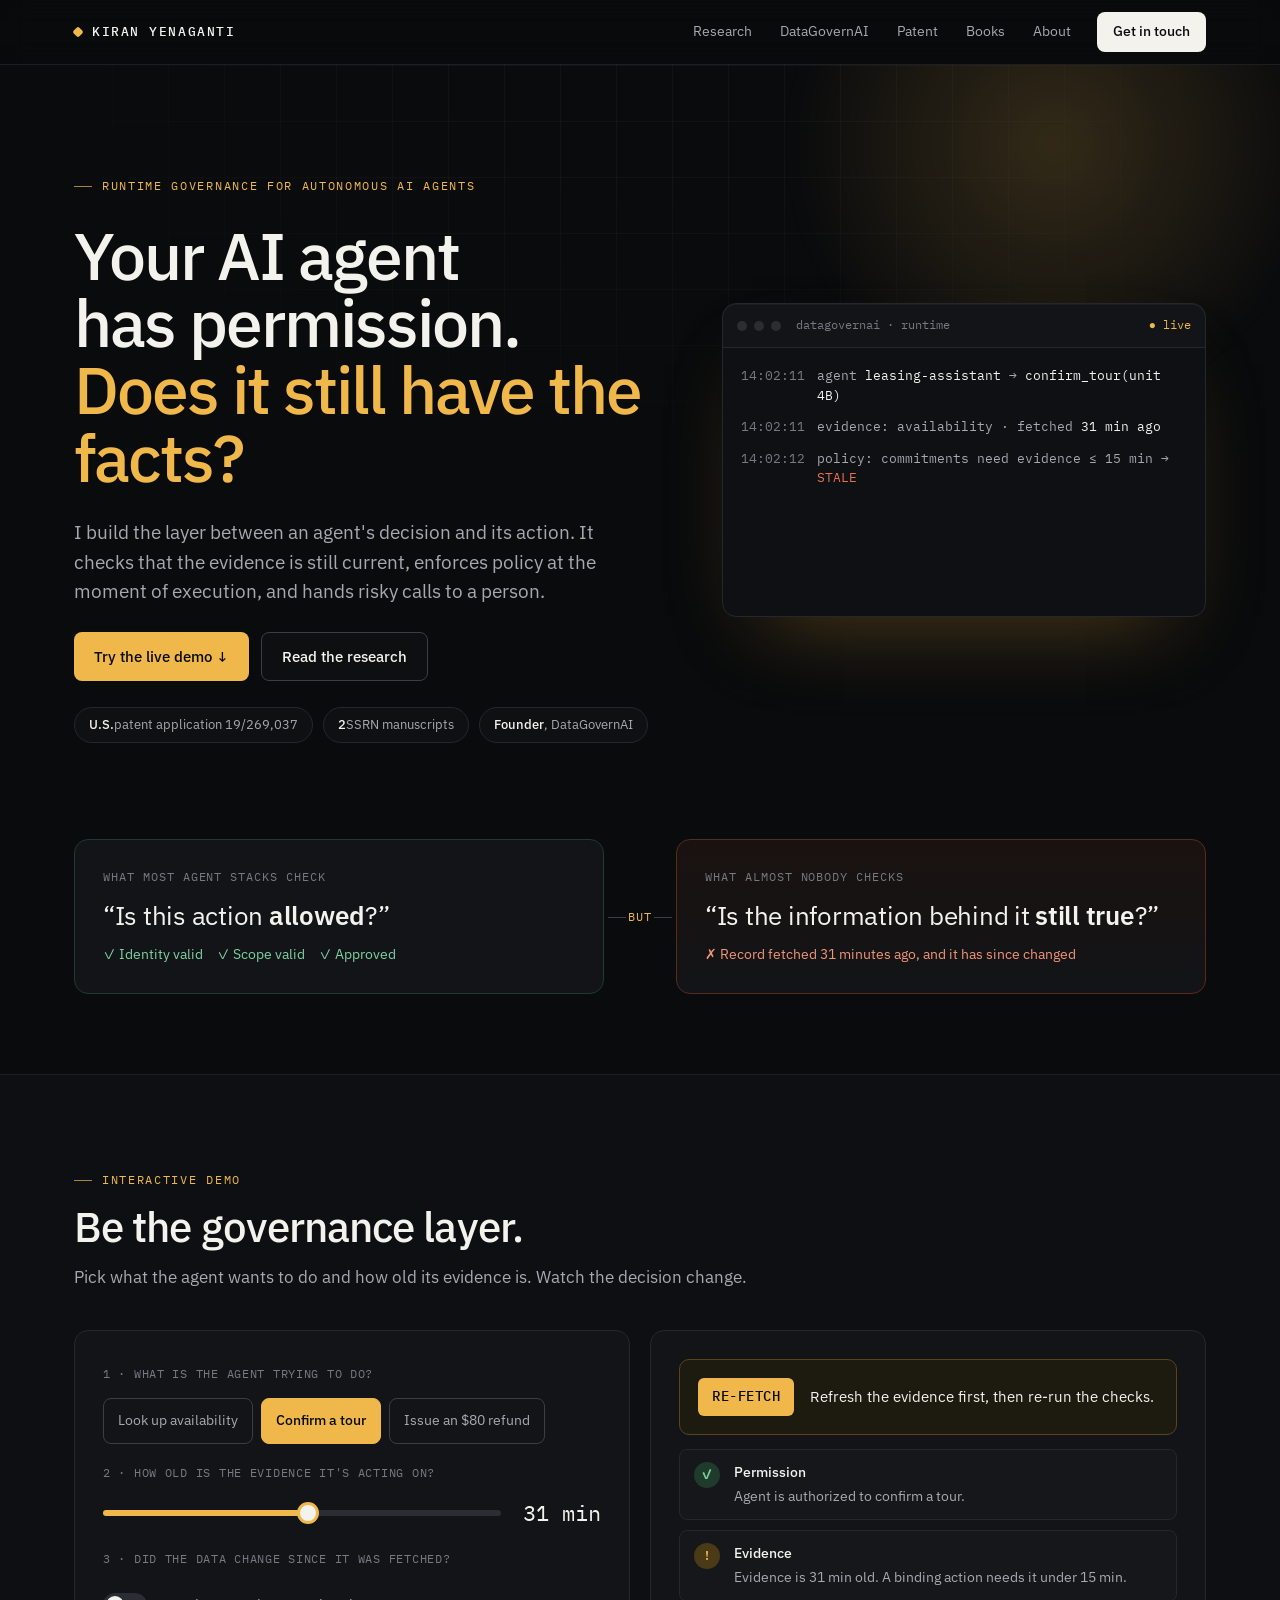
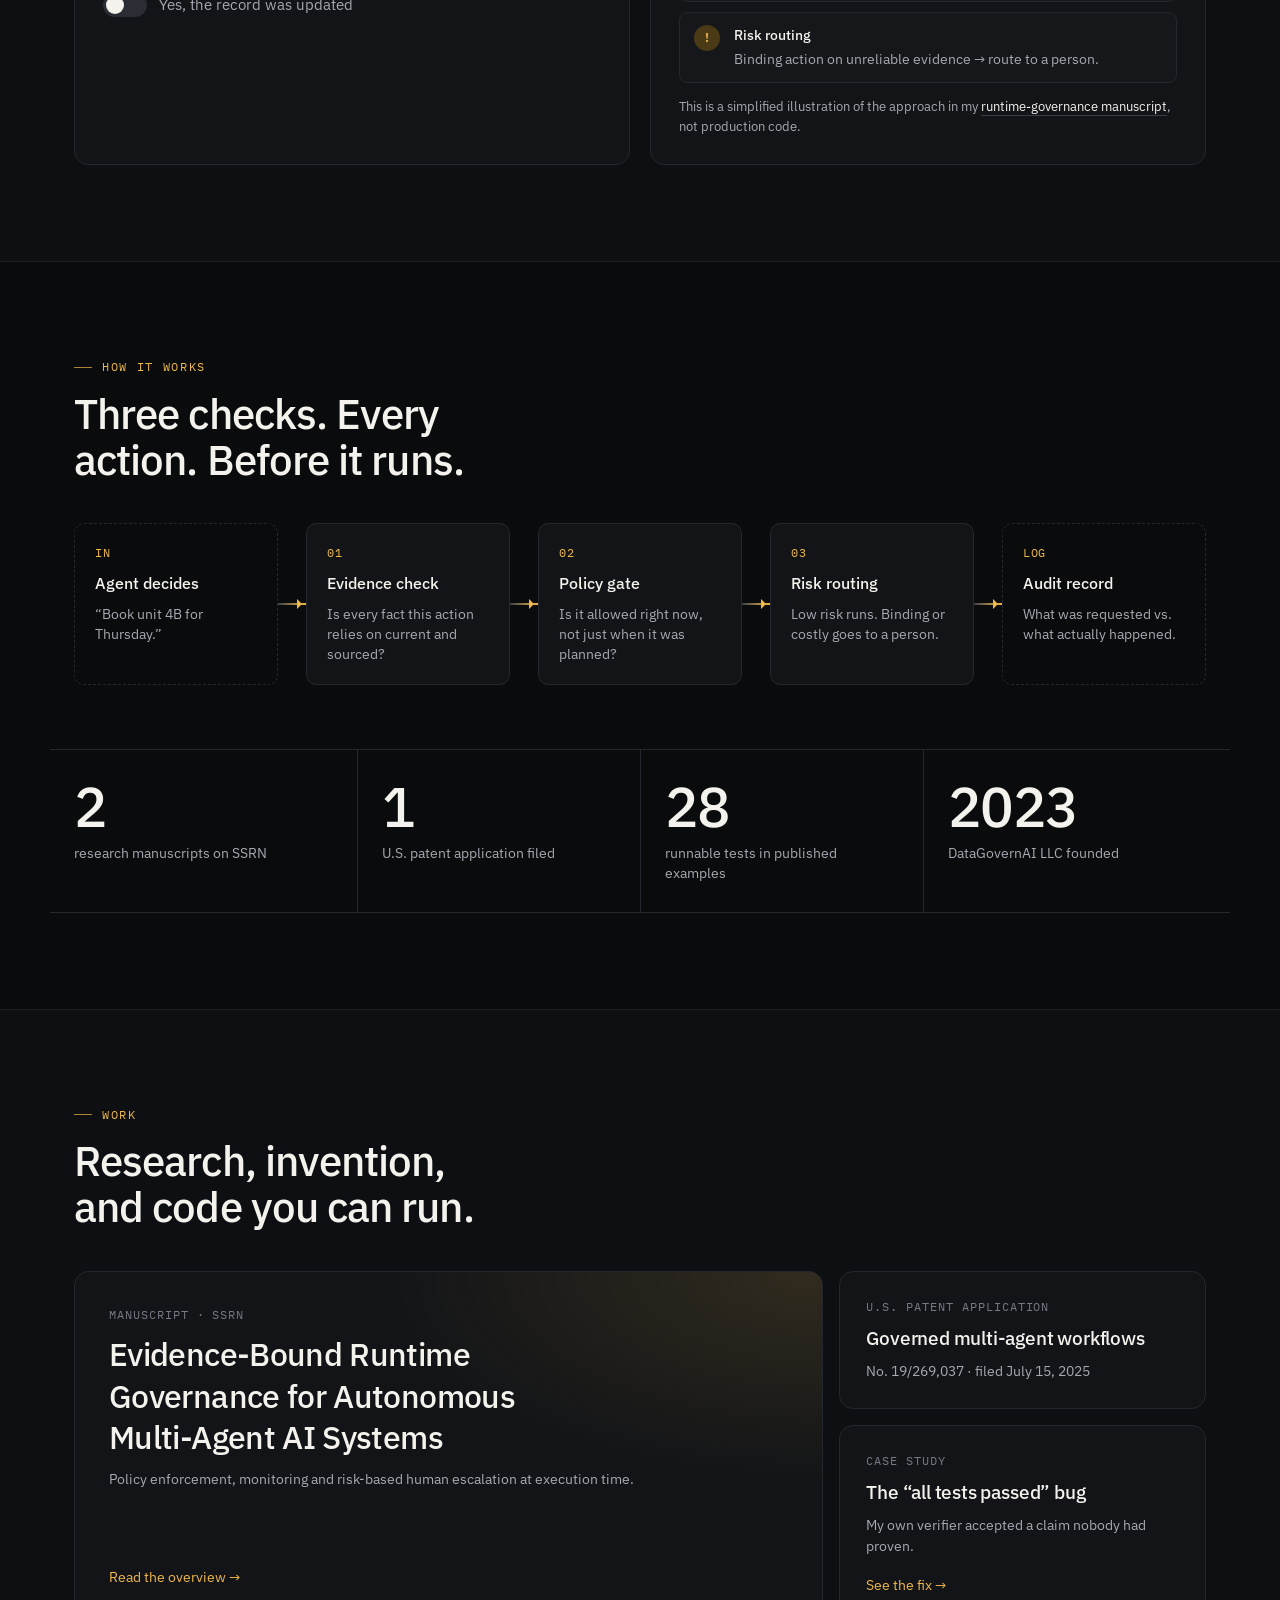
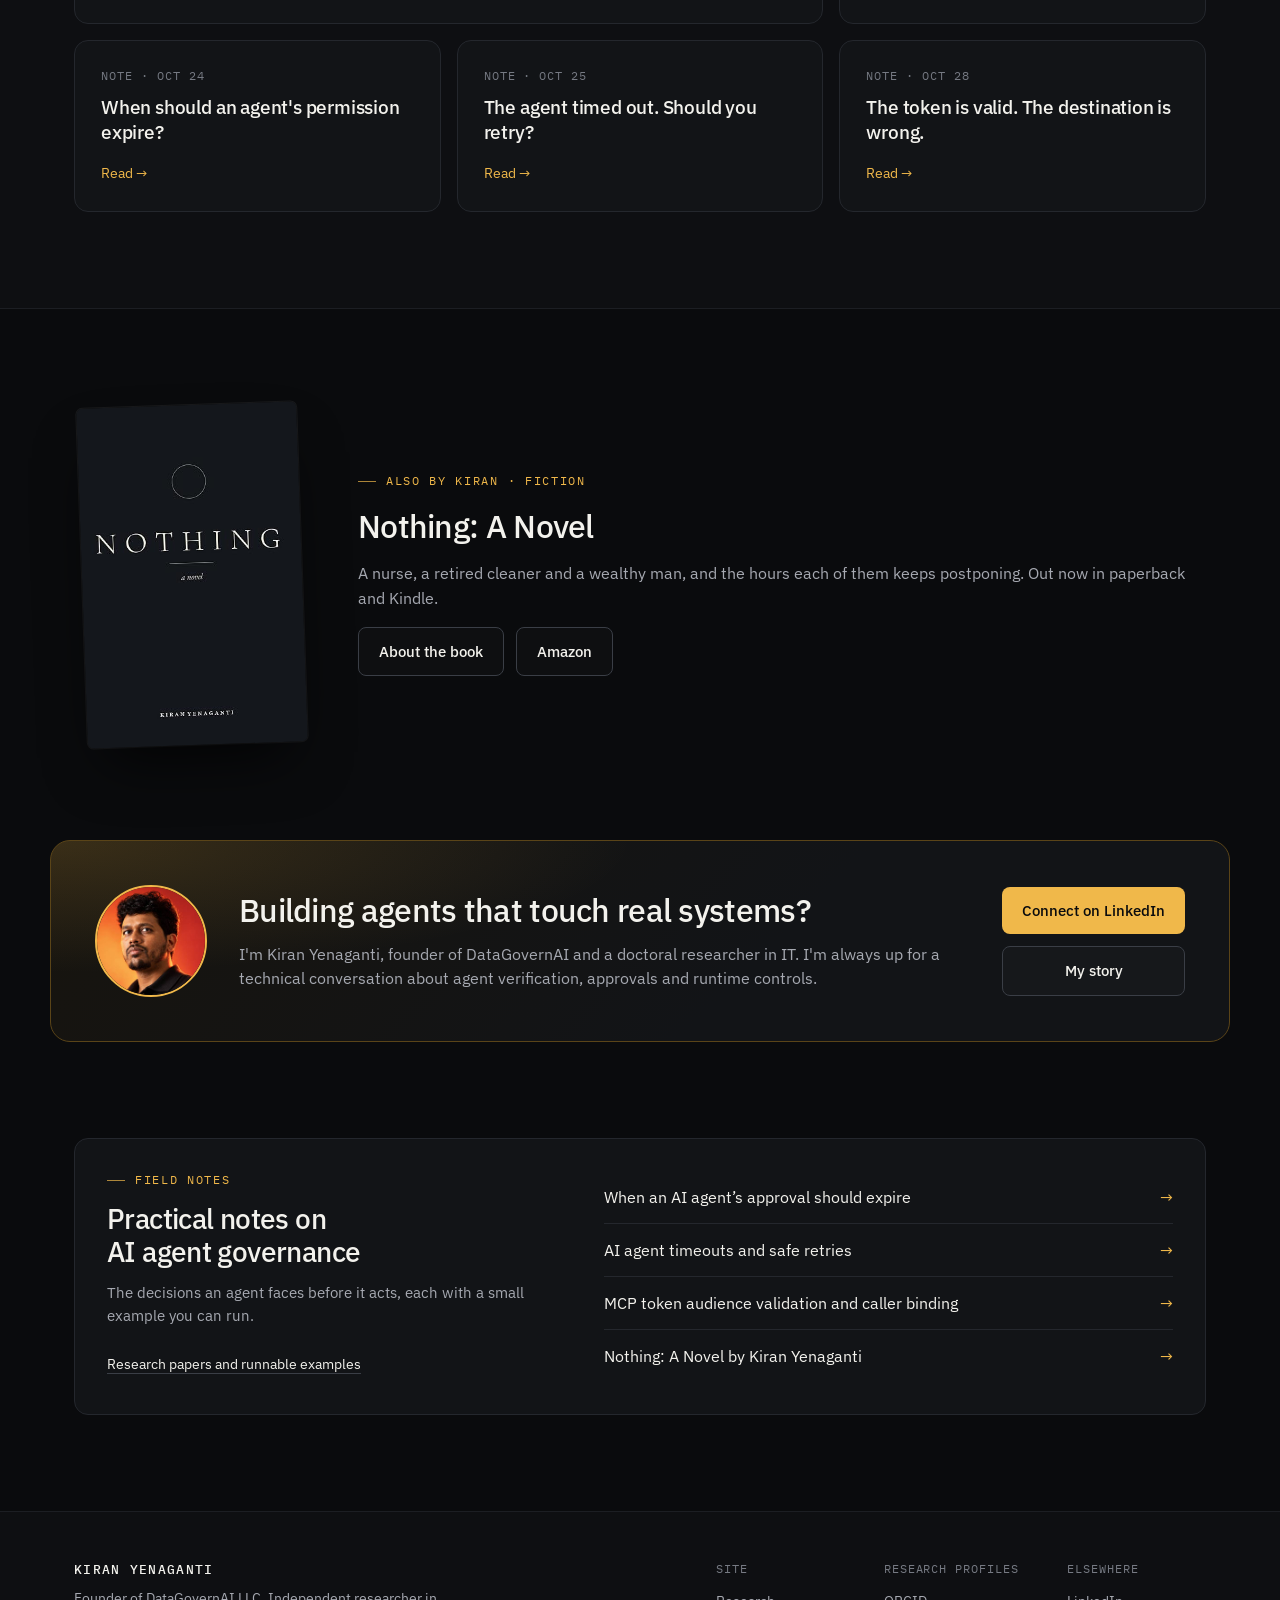
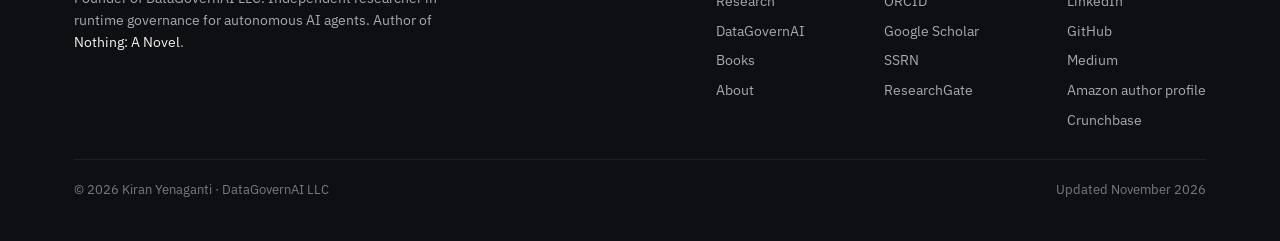
==== commit 98851706: "Point the DataGovernAI tab at a minimal invite-only page The page states only that DataGovernAI is a" ====
--- a/index.html
+++ b/index.html
@@ -188,7 +188,7 @@
 <button class="nav-toggle" type="button" aria-expanded="false" aria-controls="site-links" aria-label="Menu"><span></span><span></span><span></span></button>
 <div class="links" id="site-links">
 <a href="/research/">Research</a>
-<a href="/work/hominini/">DataGovernAI</a>
+<a href="/datagovernai/">DataGovernAI</a>
 <a href="/#patent">Patent</a>
 <a href="/books/">Books</a>
 <a href="/about/">About</a>
@@ -428,7 +428,7 @@
 <footer class="site"><div class="wrap">
 <div class="foot-id"><b>KIRAN YENAGANTI</b><p>Founder of DataGovernAI LLC. Independent researcher in runtime governance for autonomous AI agents. Author of <a href="/books/nothing/">Nothing: A Novel</a>.</p></div>
 <div class="foot-cols">
-<div class="foot-col"><span class="label">Site</span><a href="/research/">Research</a><a href="/work/hominini/">DataGovernAI</a><a href="/books/">Books</a><a href="/about/">About</a></div>
+<div class="foot-col"><span class="label">Site</span><a href="/research/">Research</a><a href="/datagovernai/">DataGovernAI</a><a href="/books/">Books</a><a href="/about/">About</a></div>
 <div class="foot-col"><span class="label">Research profiles</span><a href="https://orcid.org/0009-0008-6291-1316">ORCID</a><a href="https://scholar.google.com/citations?user=bmWAnDgAAAAJ">Google Scholar</a><a href="https://ssrn.com/author=13609628">SSRN</a><a href="https://www.researchgate.net/profile/Kiran-Yenaganti-2">ResearchGate</a></div>
 <div class="foot-col"><span class="label">Elsewhere</span><a href="https://www.linkedin.com/in/kiran-yenaganti/">LinkedIn</a><a href="https://github.com/kiranyenaganti9">GitHub</a><a href="https://medium.com/@kiranyenaganti9">Medium</a><a href="https://www.amazon.com/author/kiranyenaganti">Amazon author profile</a><a href="https://www.crunchbase.com/person/kiran-yenaganti-6b8e">Crunchbase</a></div>
 </div>
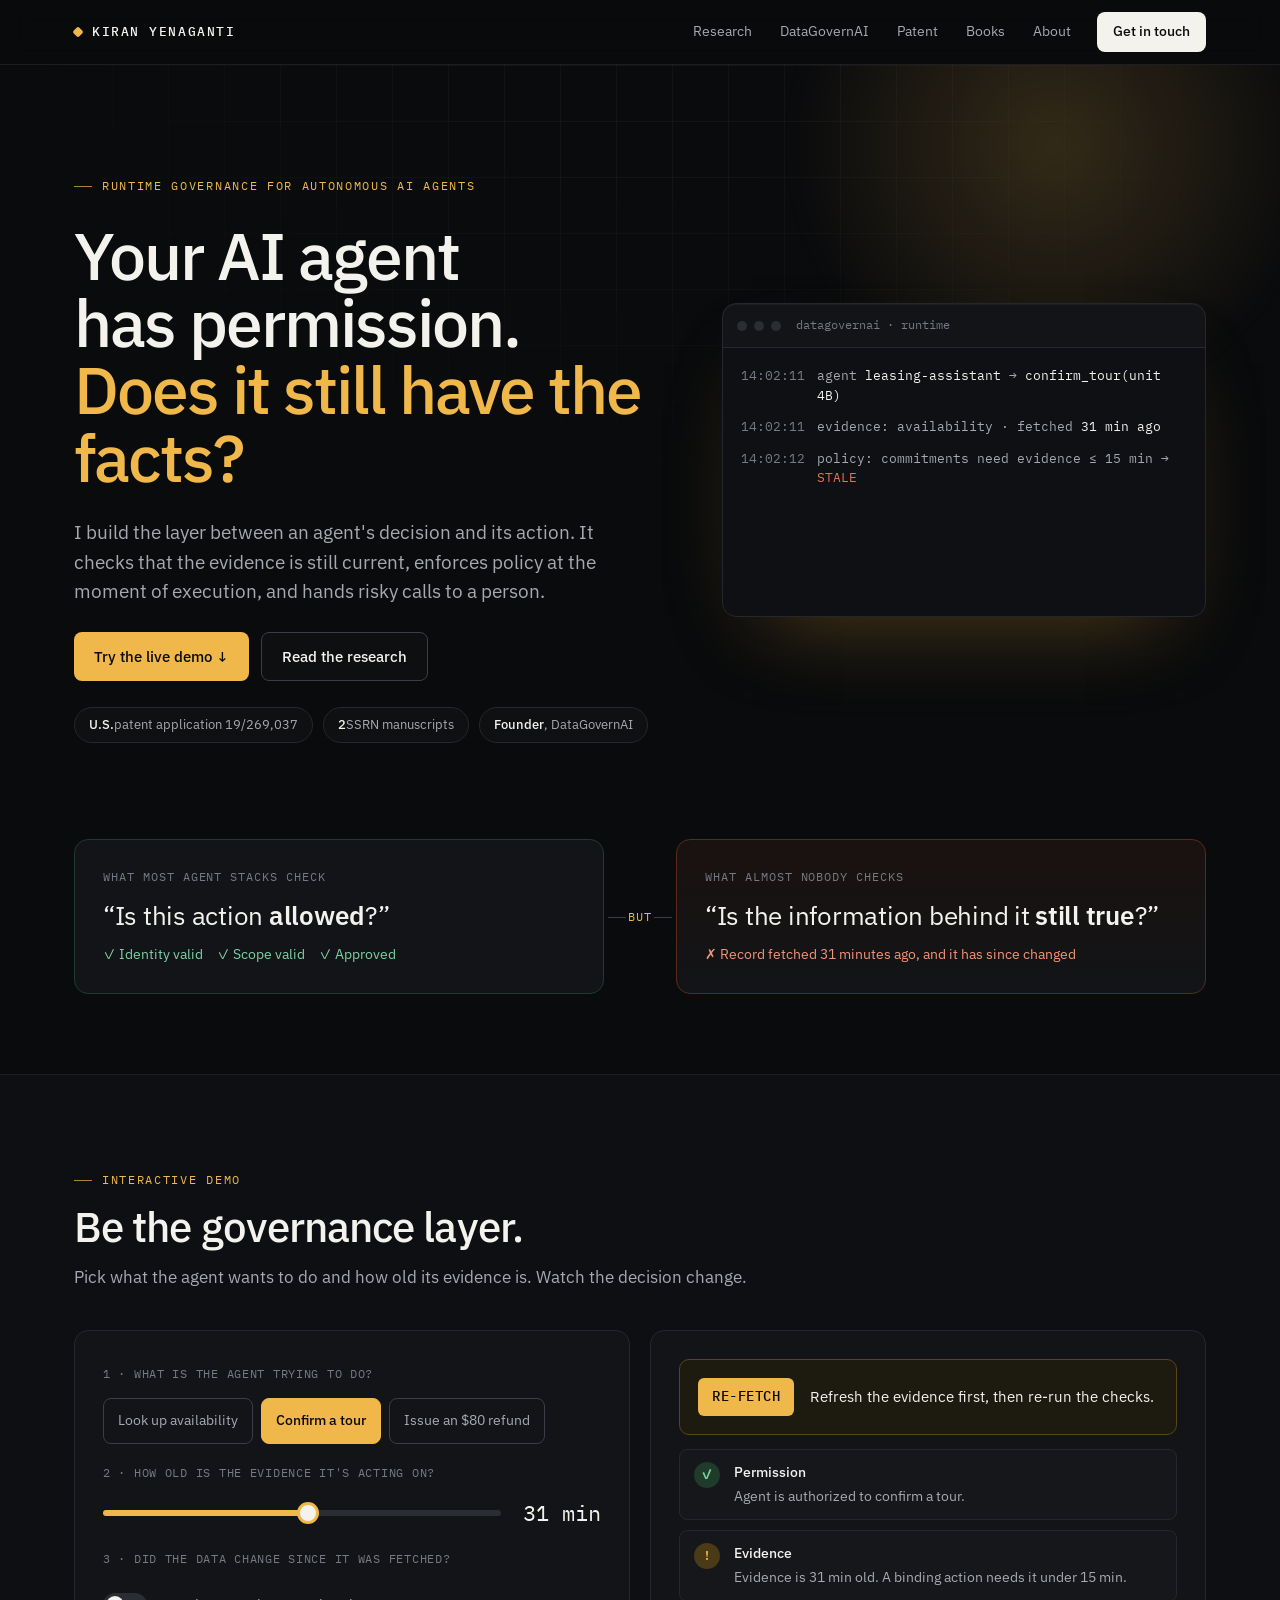
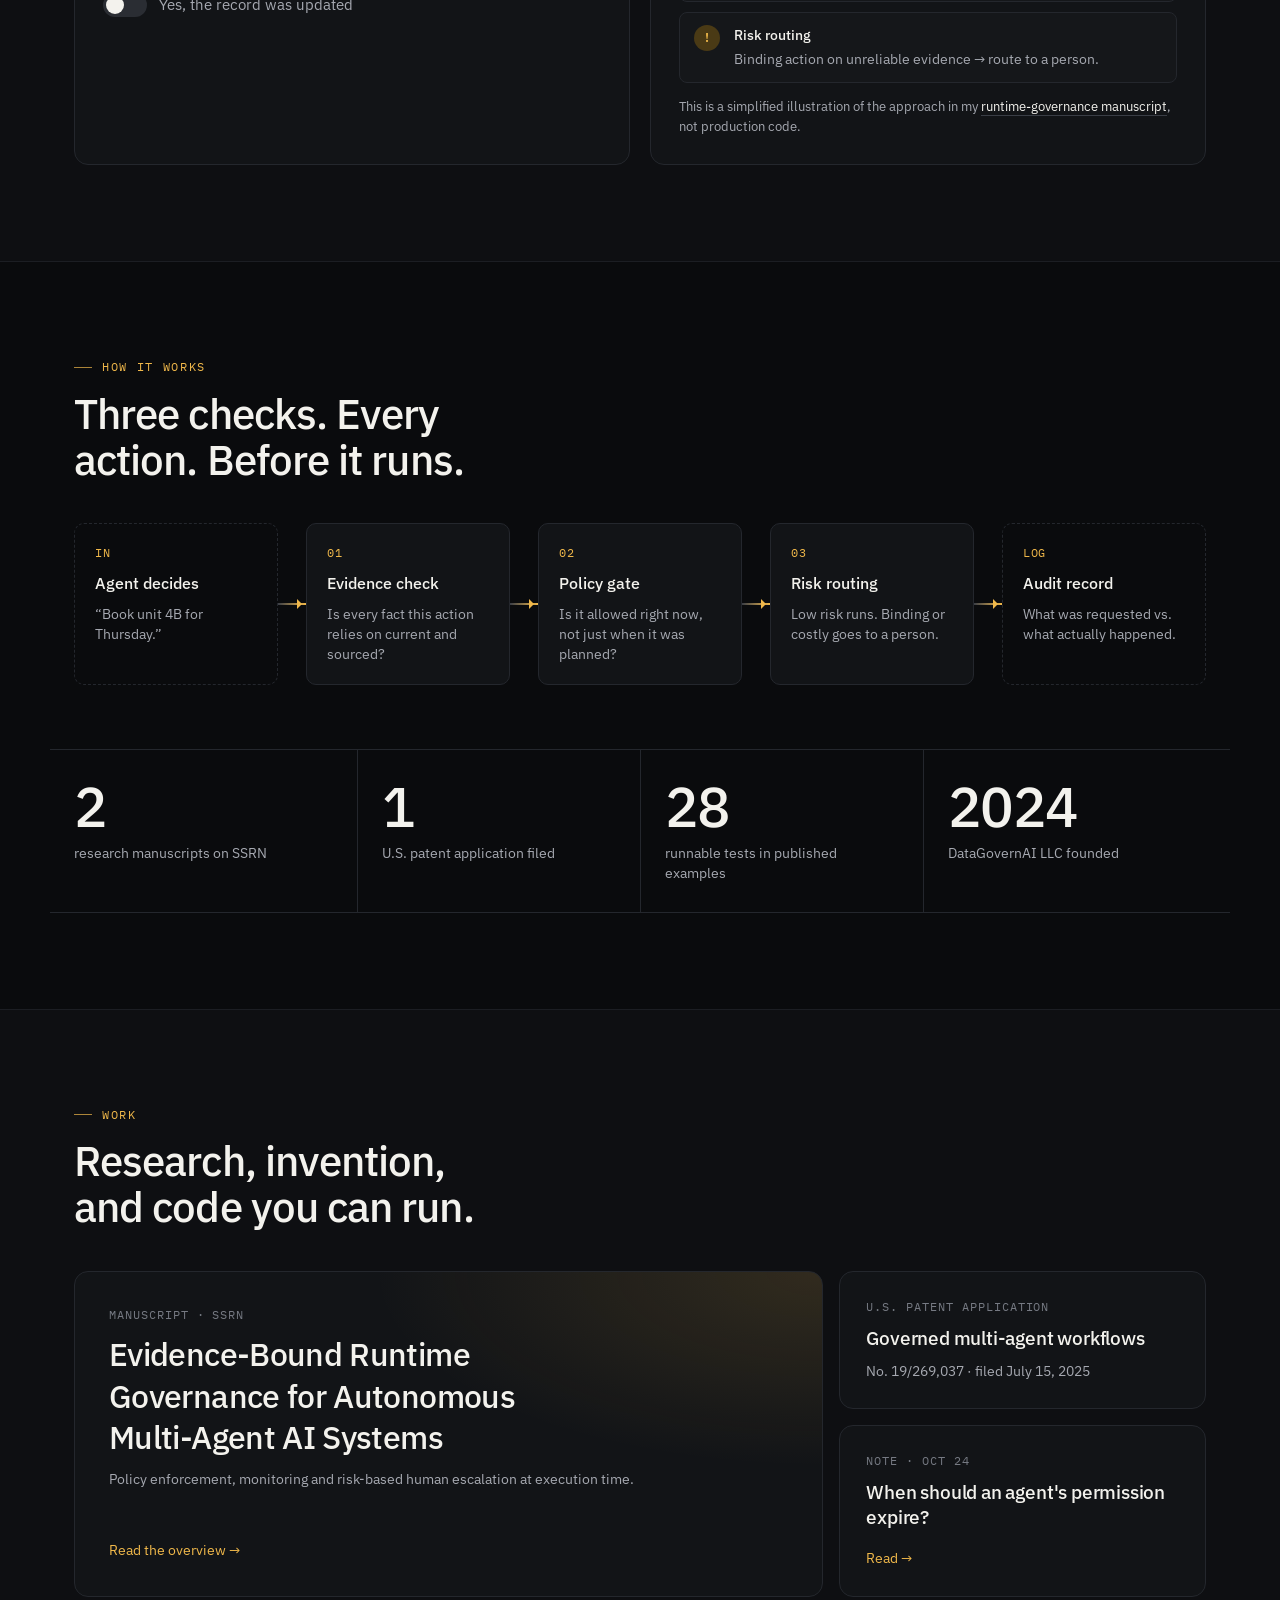
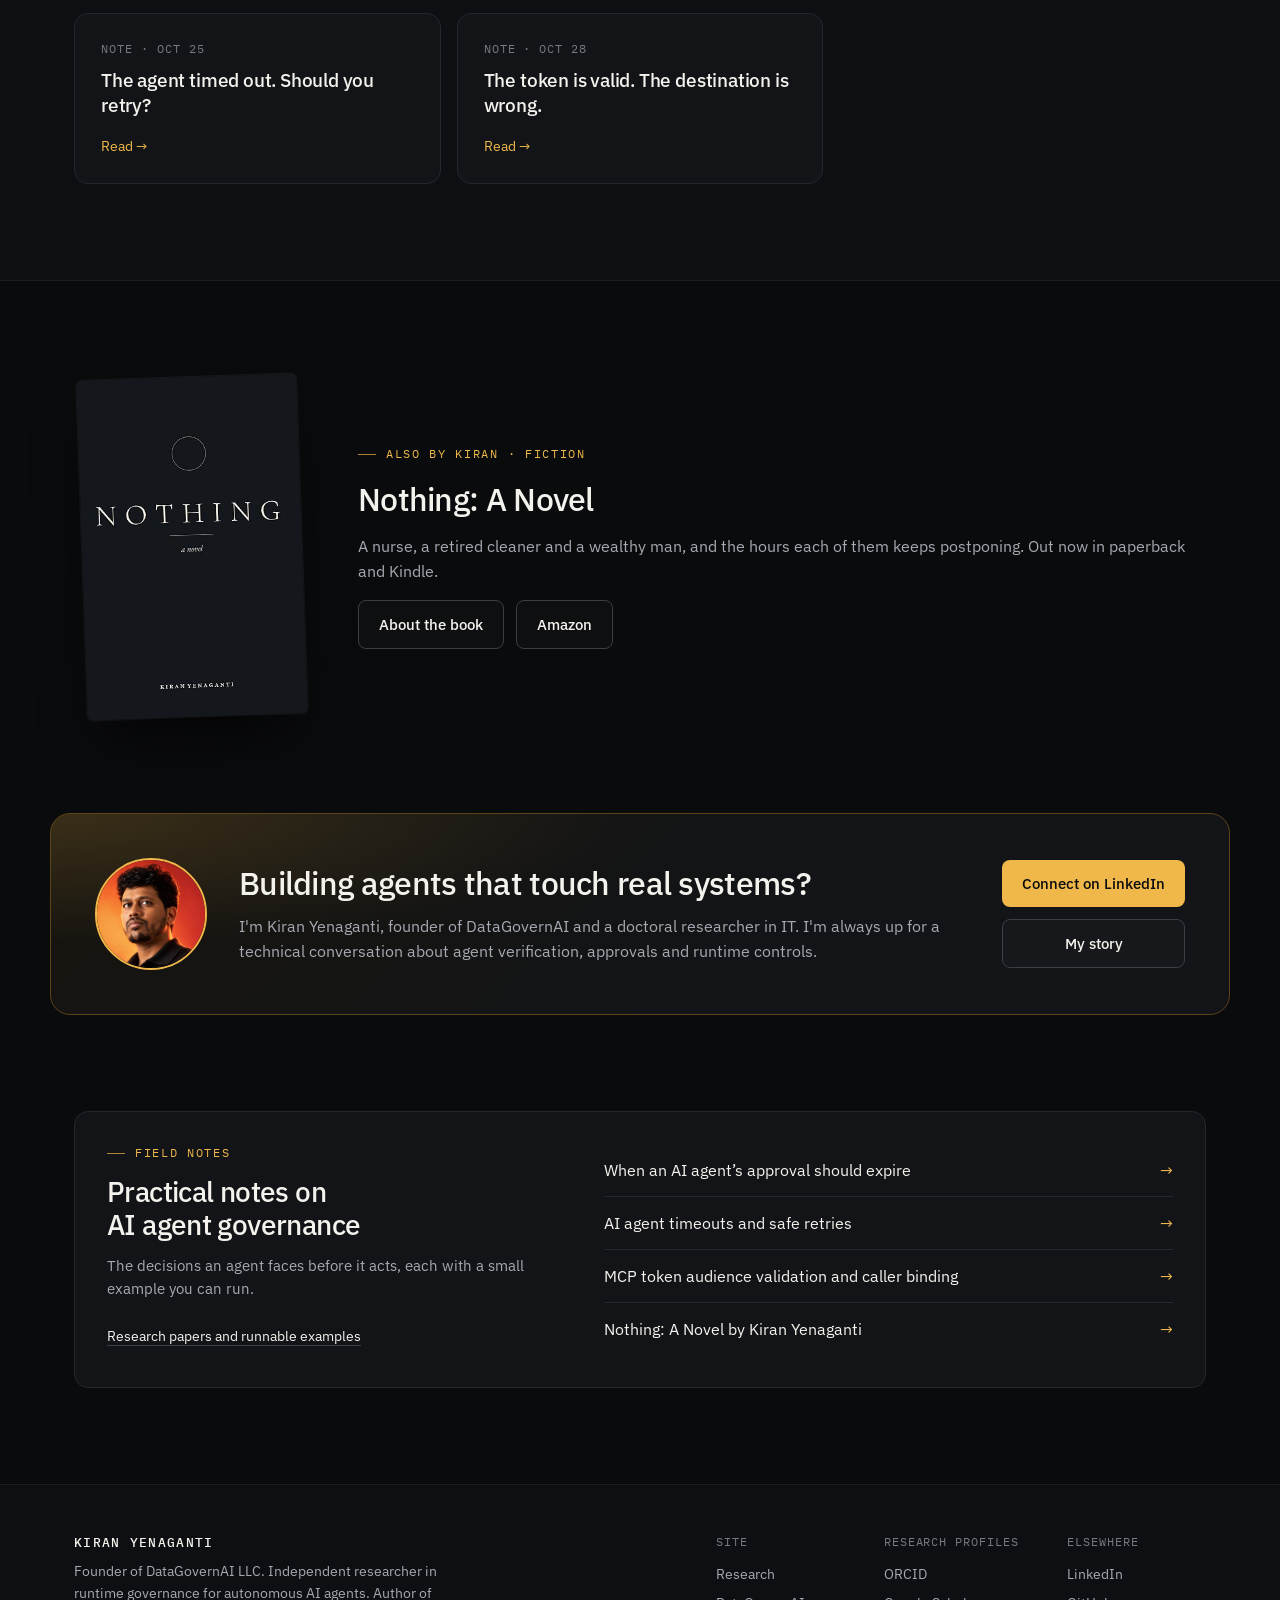
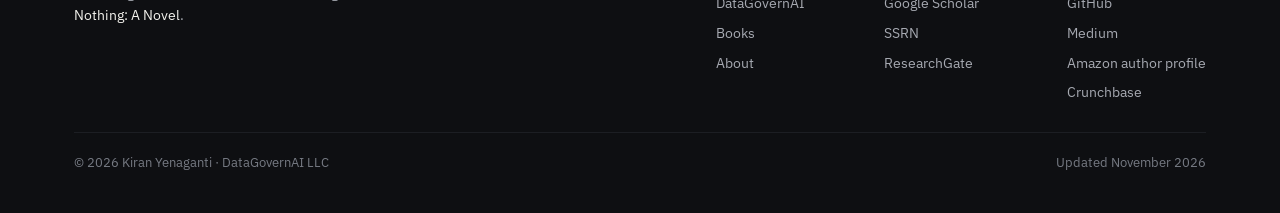
==== commit 41babd73: "Remove public DataGovernAI case study and the 'live' runtime badge Optional, for the invite-only pro" ====
--- a/index.html
+++ b/index.html
@@ -215,7 +215,7 @@
       </div>
     </div>
     <div class="term" aria-label="Animated example of an AI agent action being held for stale evidence">
-      <div class="term-bar"><i></i><i></i><i></i><span>datagovernai · runtime</span><em class="live">● live</em></div>
+      <div class="term-bar"><i></i><i></i><i></i><span>datagovernai · runtime</span></div>
       <div class="term-body" id="term"></div>
     </div>
   </div>
@@ -316,12 +316,6 @@
         <div class="t-h">Governed multi-agent workflows</div>
         <div class="t-p">No. 19/269,037 · filed July 15, 2025</div>
       </div>
-      <a class="tile" href="/work/hominini/">
-        <div class="t-k">Case study</div>
-        <div class="t-h">The “all tests passed” bug</div>
-        <div class="t-p">My own verifier accepted a claim nobody had proven.</div>
-        <div class="t-go">See the fix →</div>
-      </a>
       <a class="tile" href="/insights/when-agent-permission-should-expire/">
         <div class="t-k">Note · Oct 24</div>
         <div class="t-h">When should an agent's permission expire?</div>
